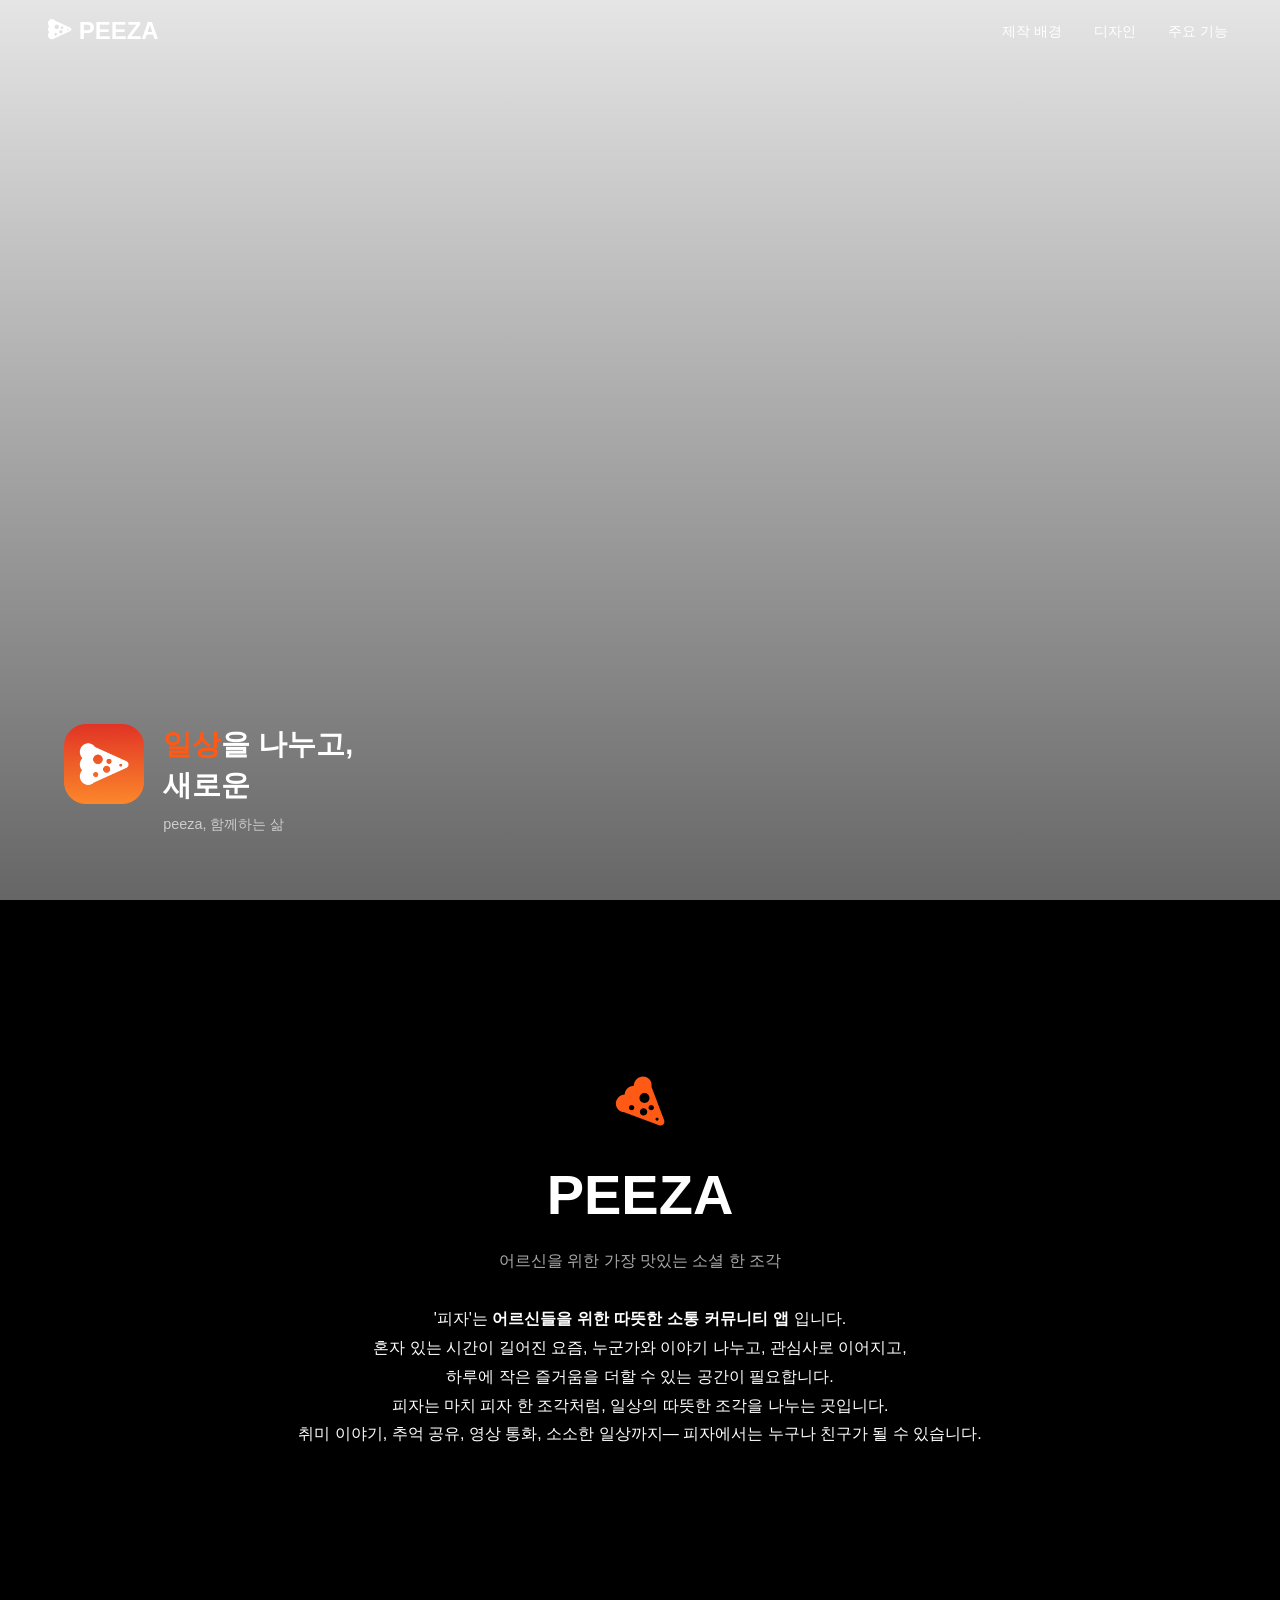
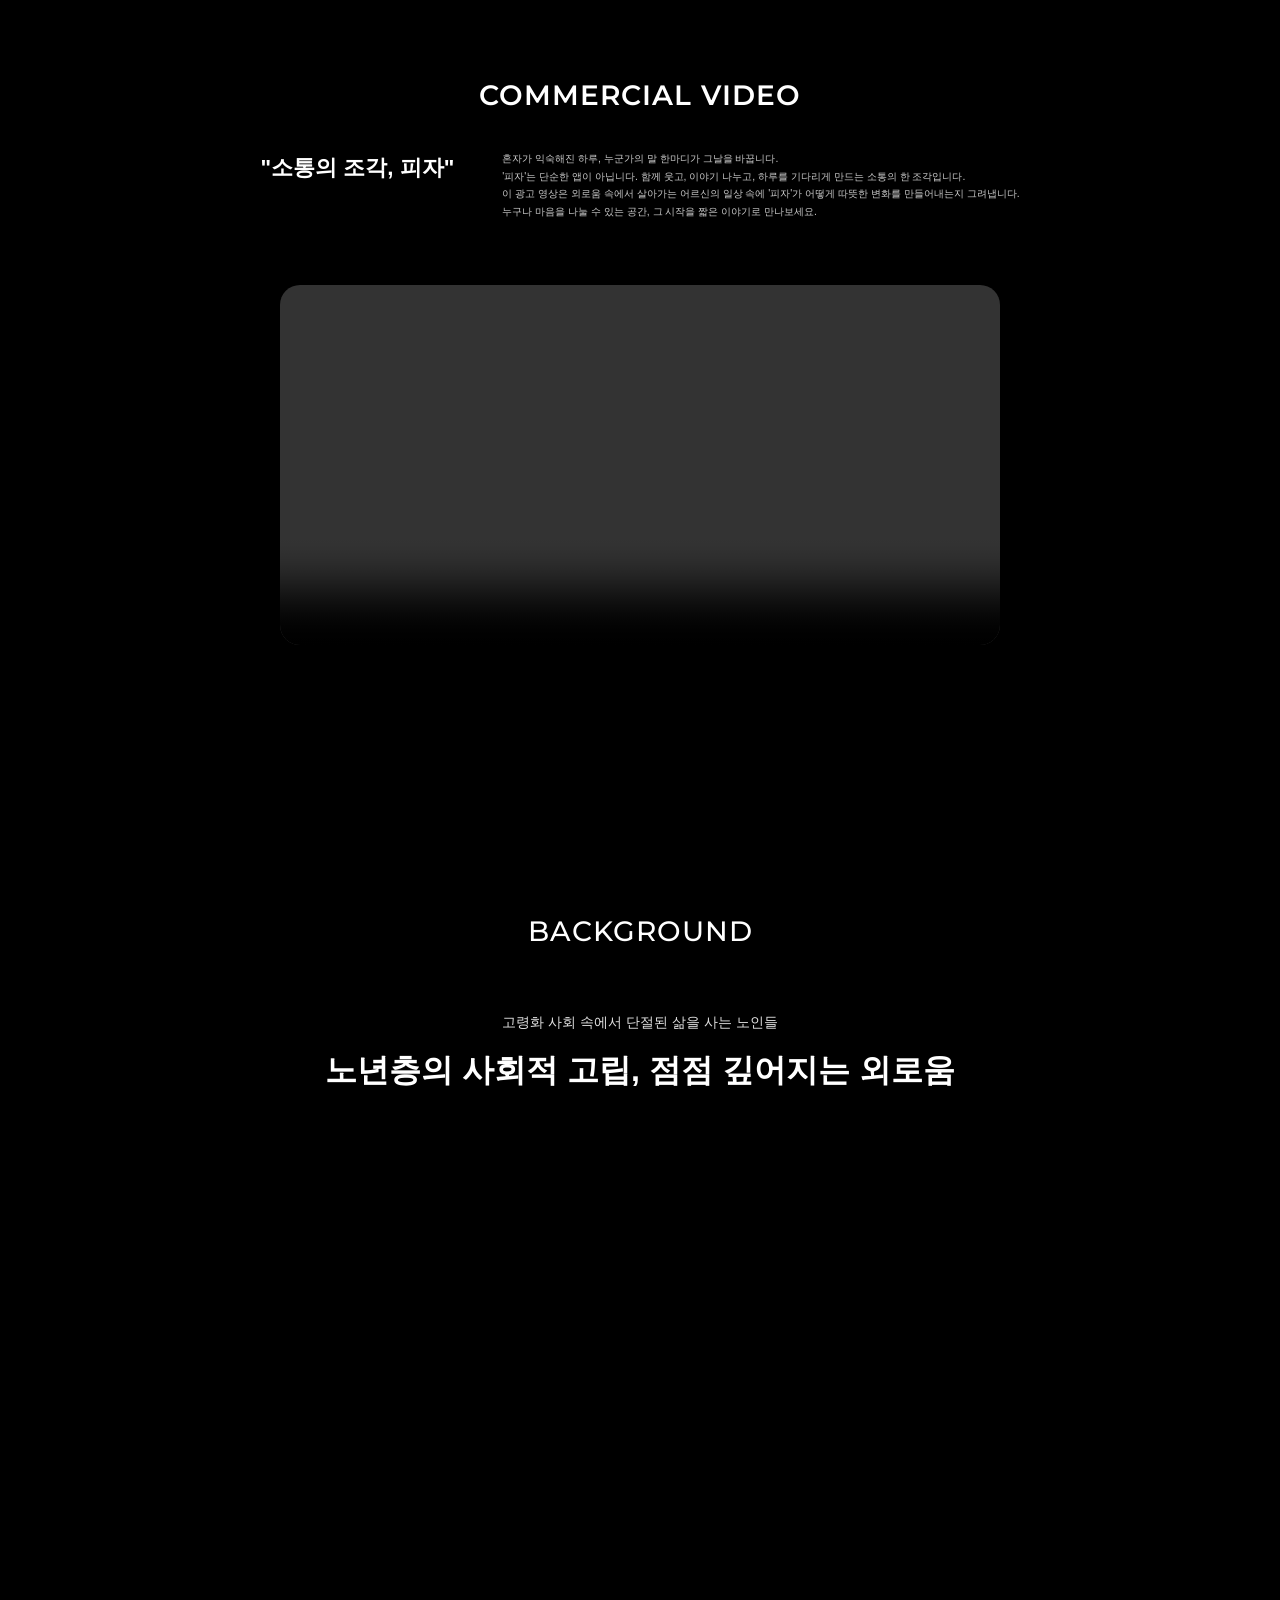
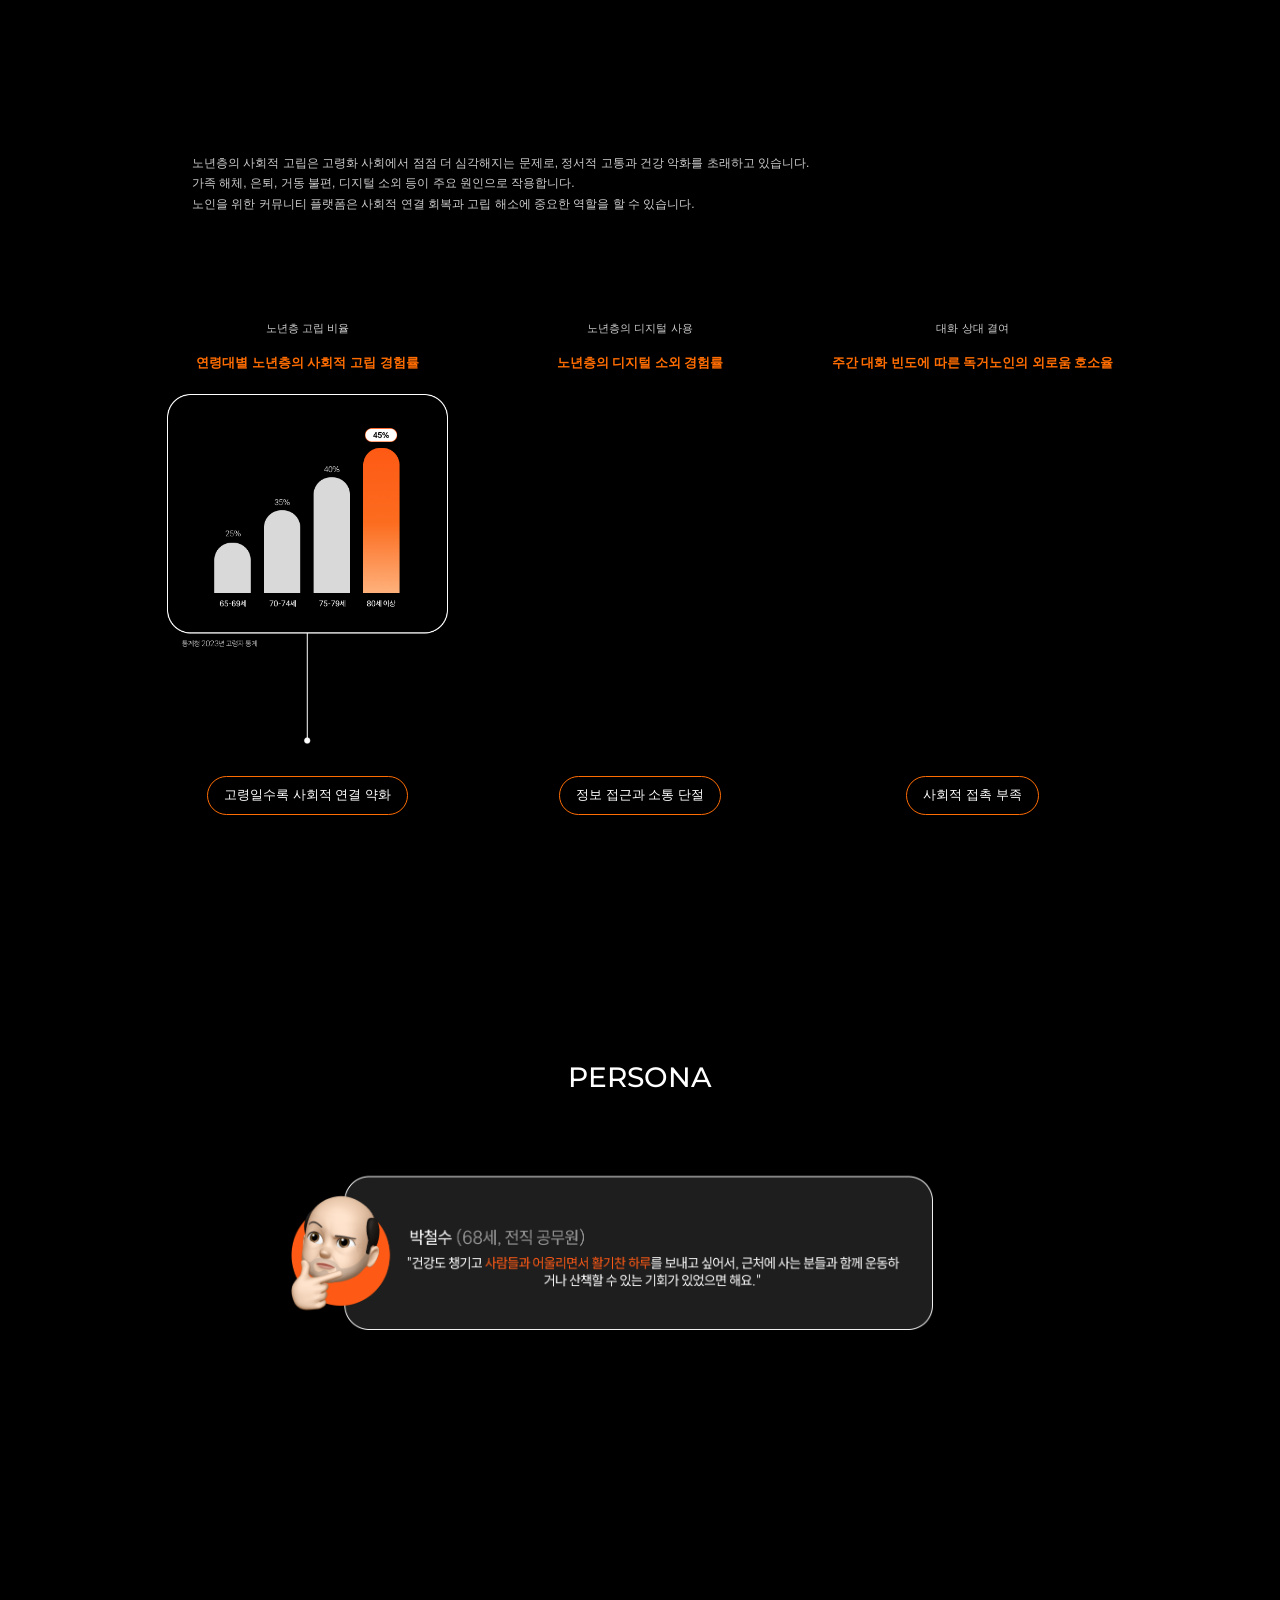
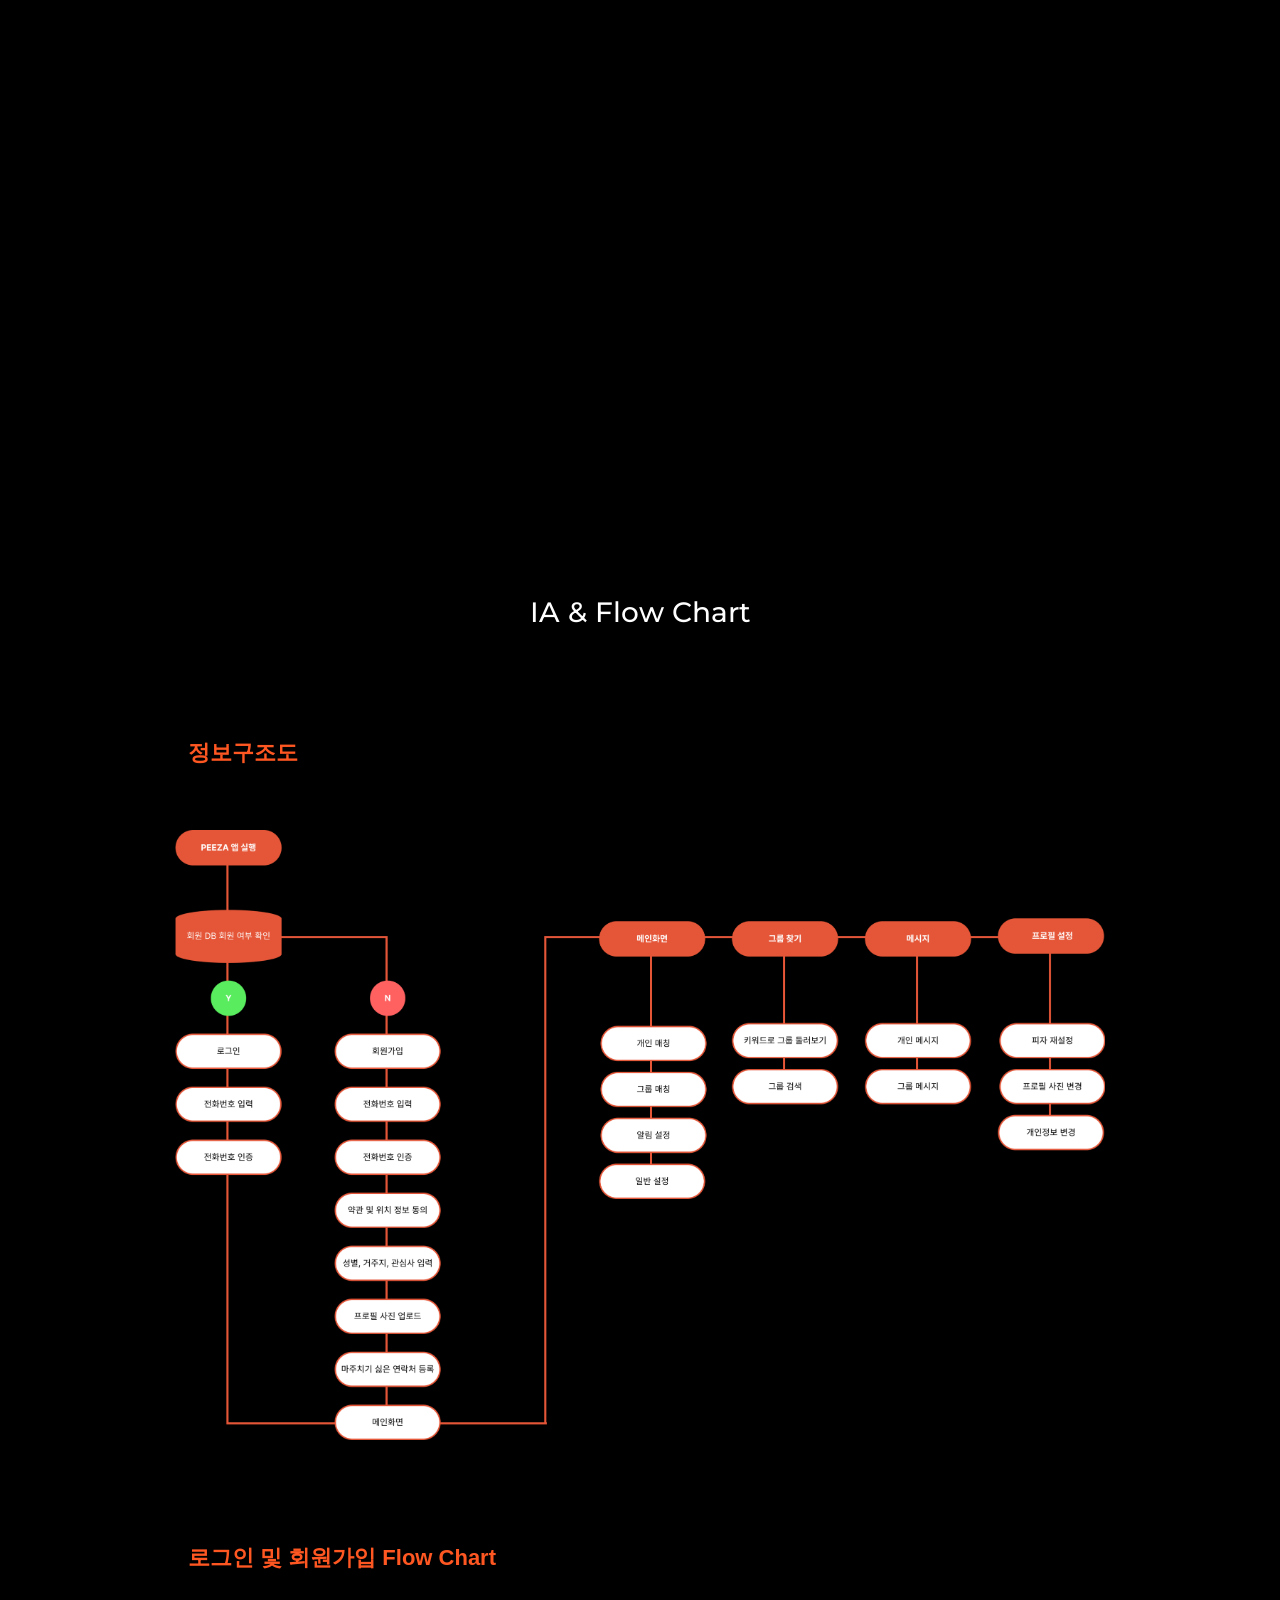
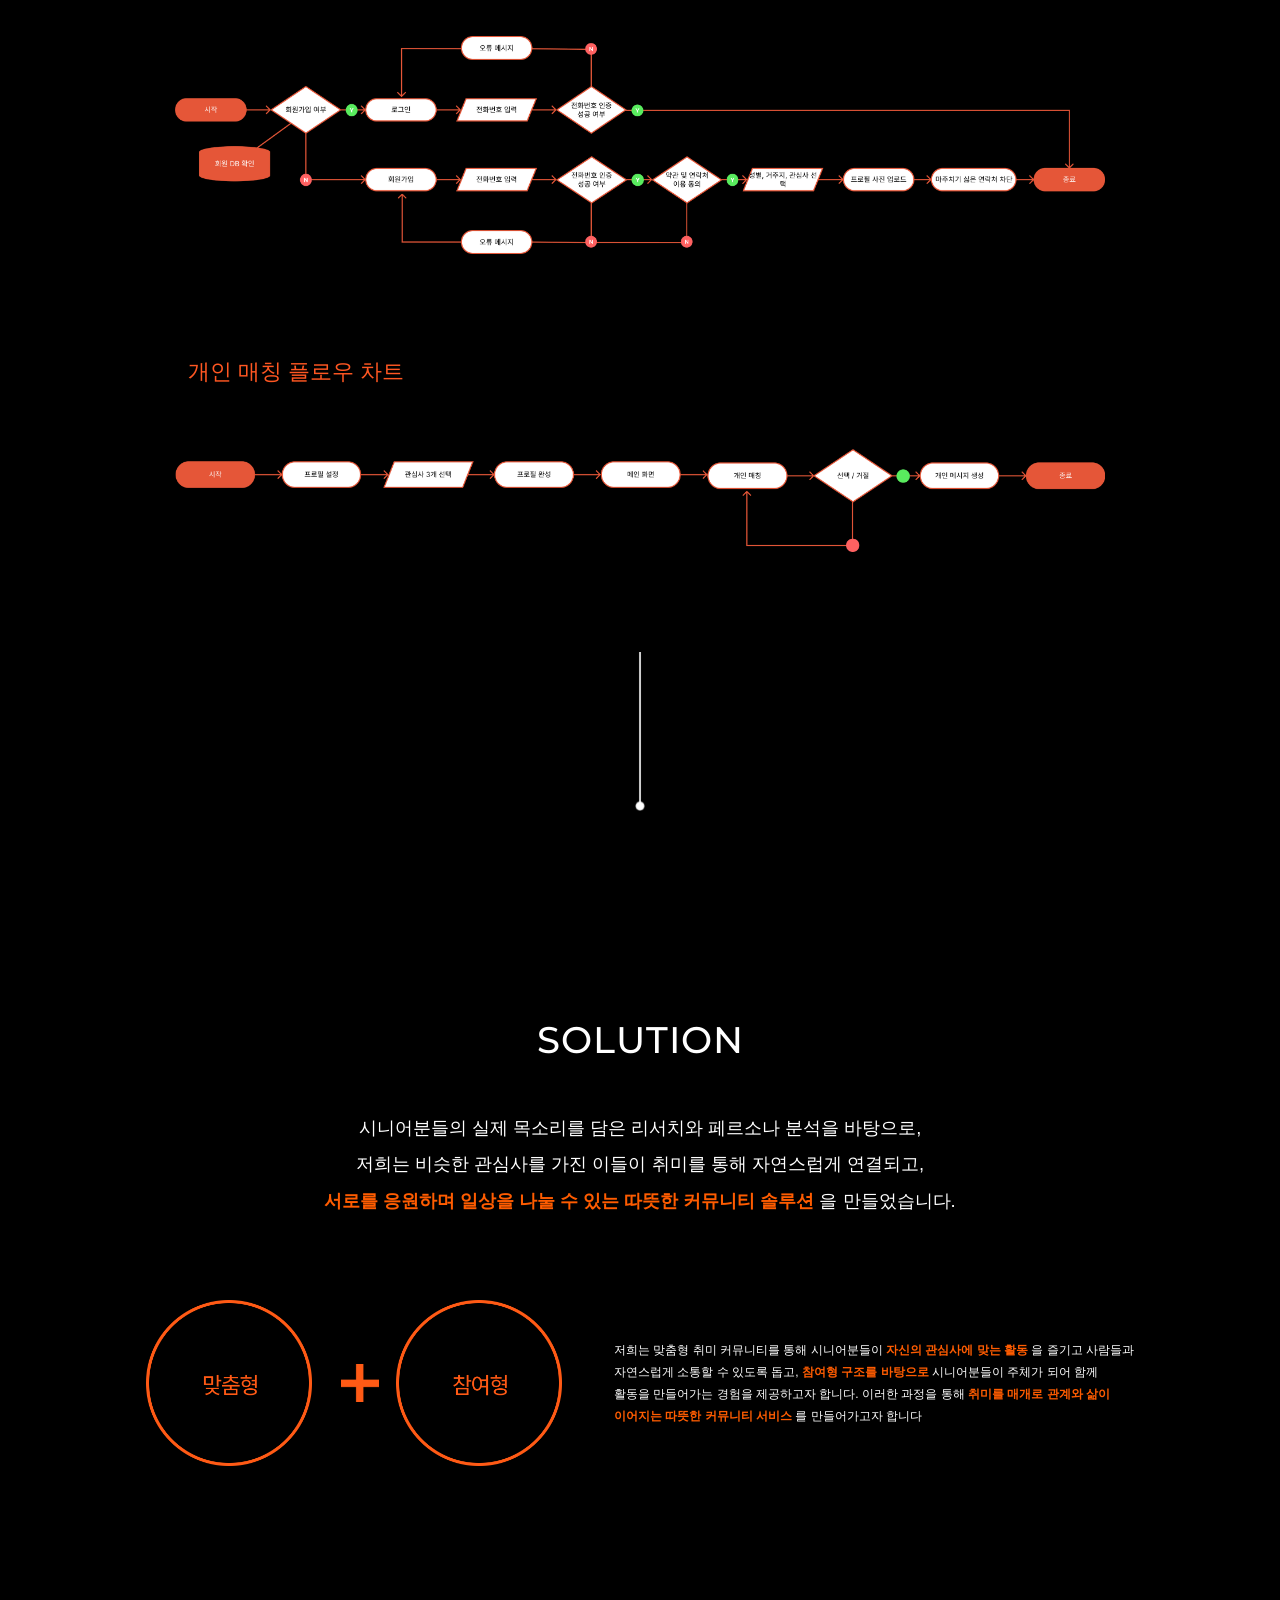
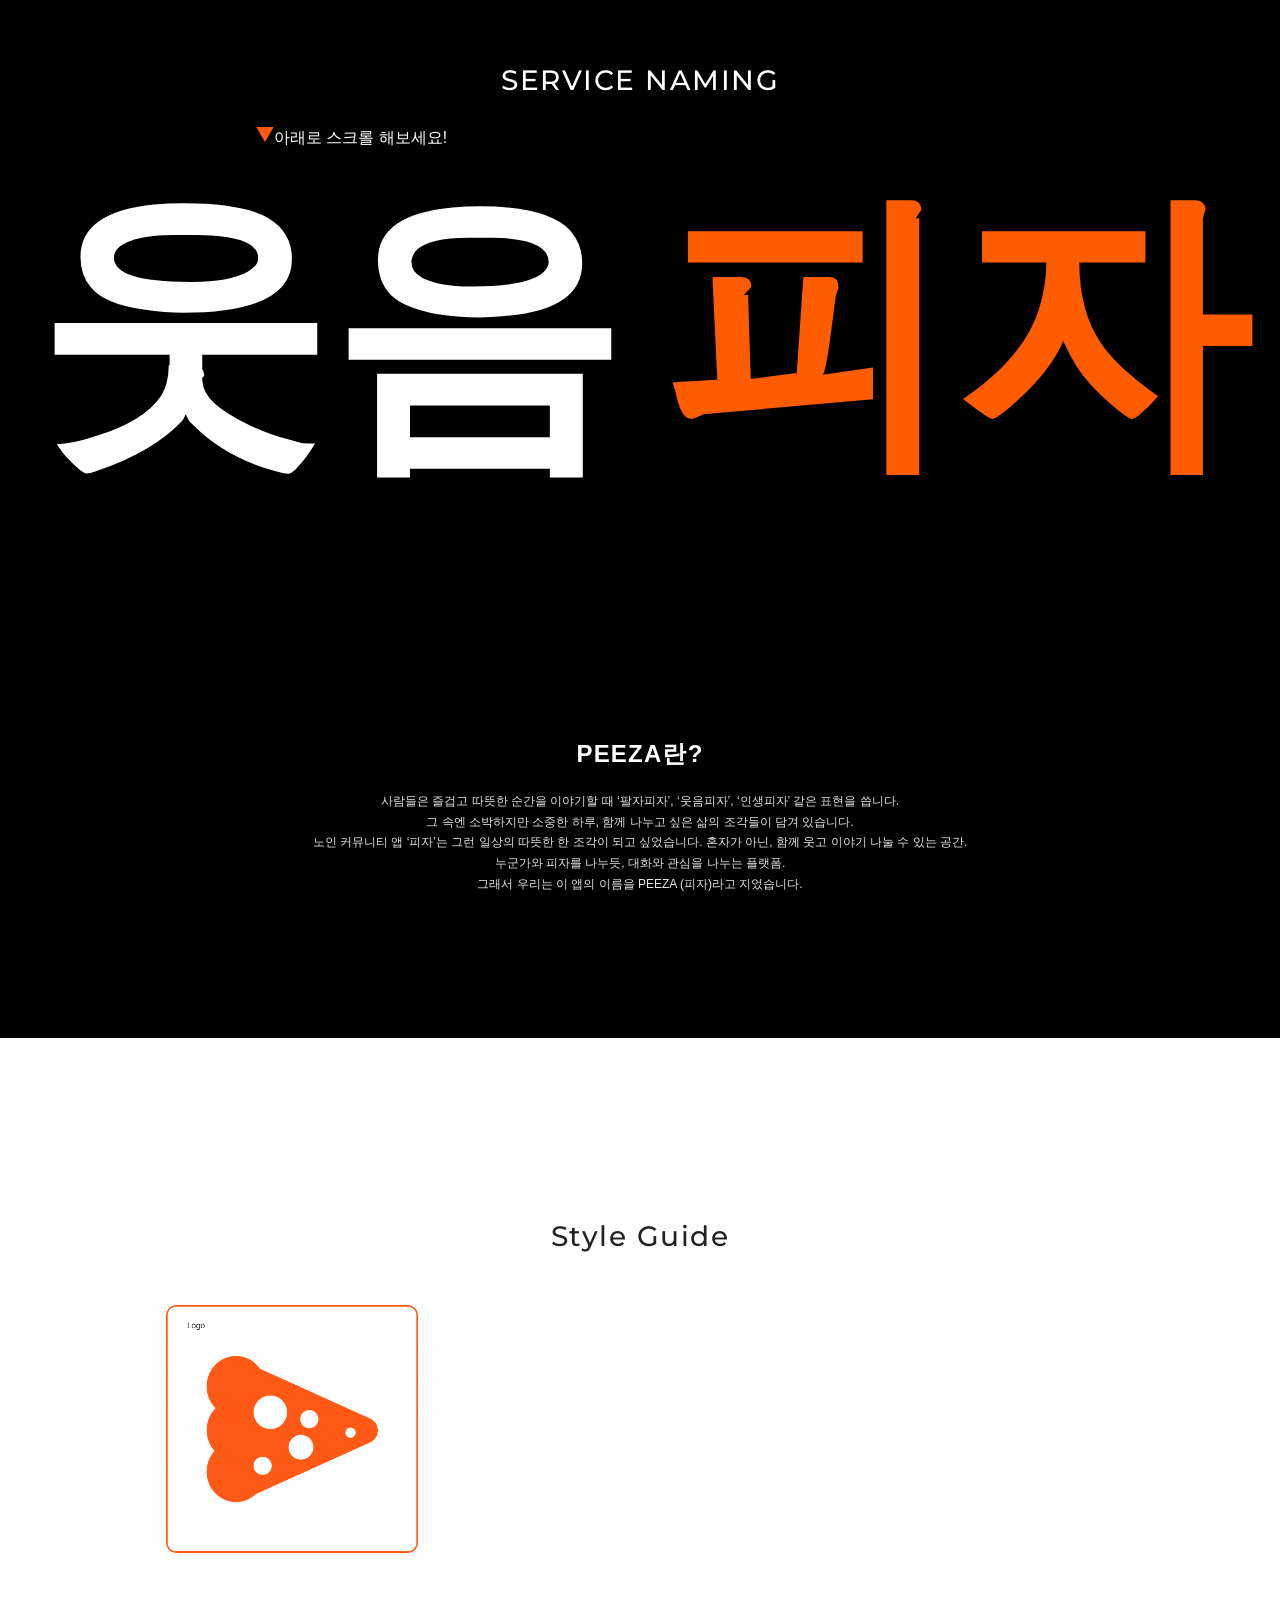
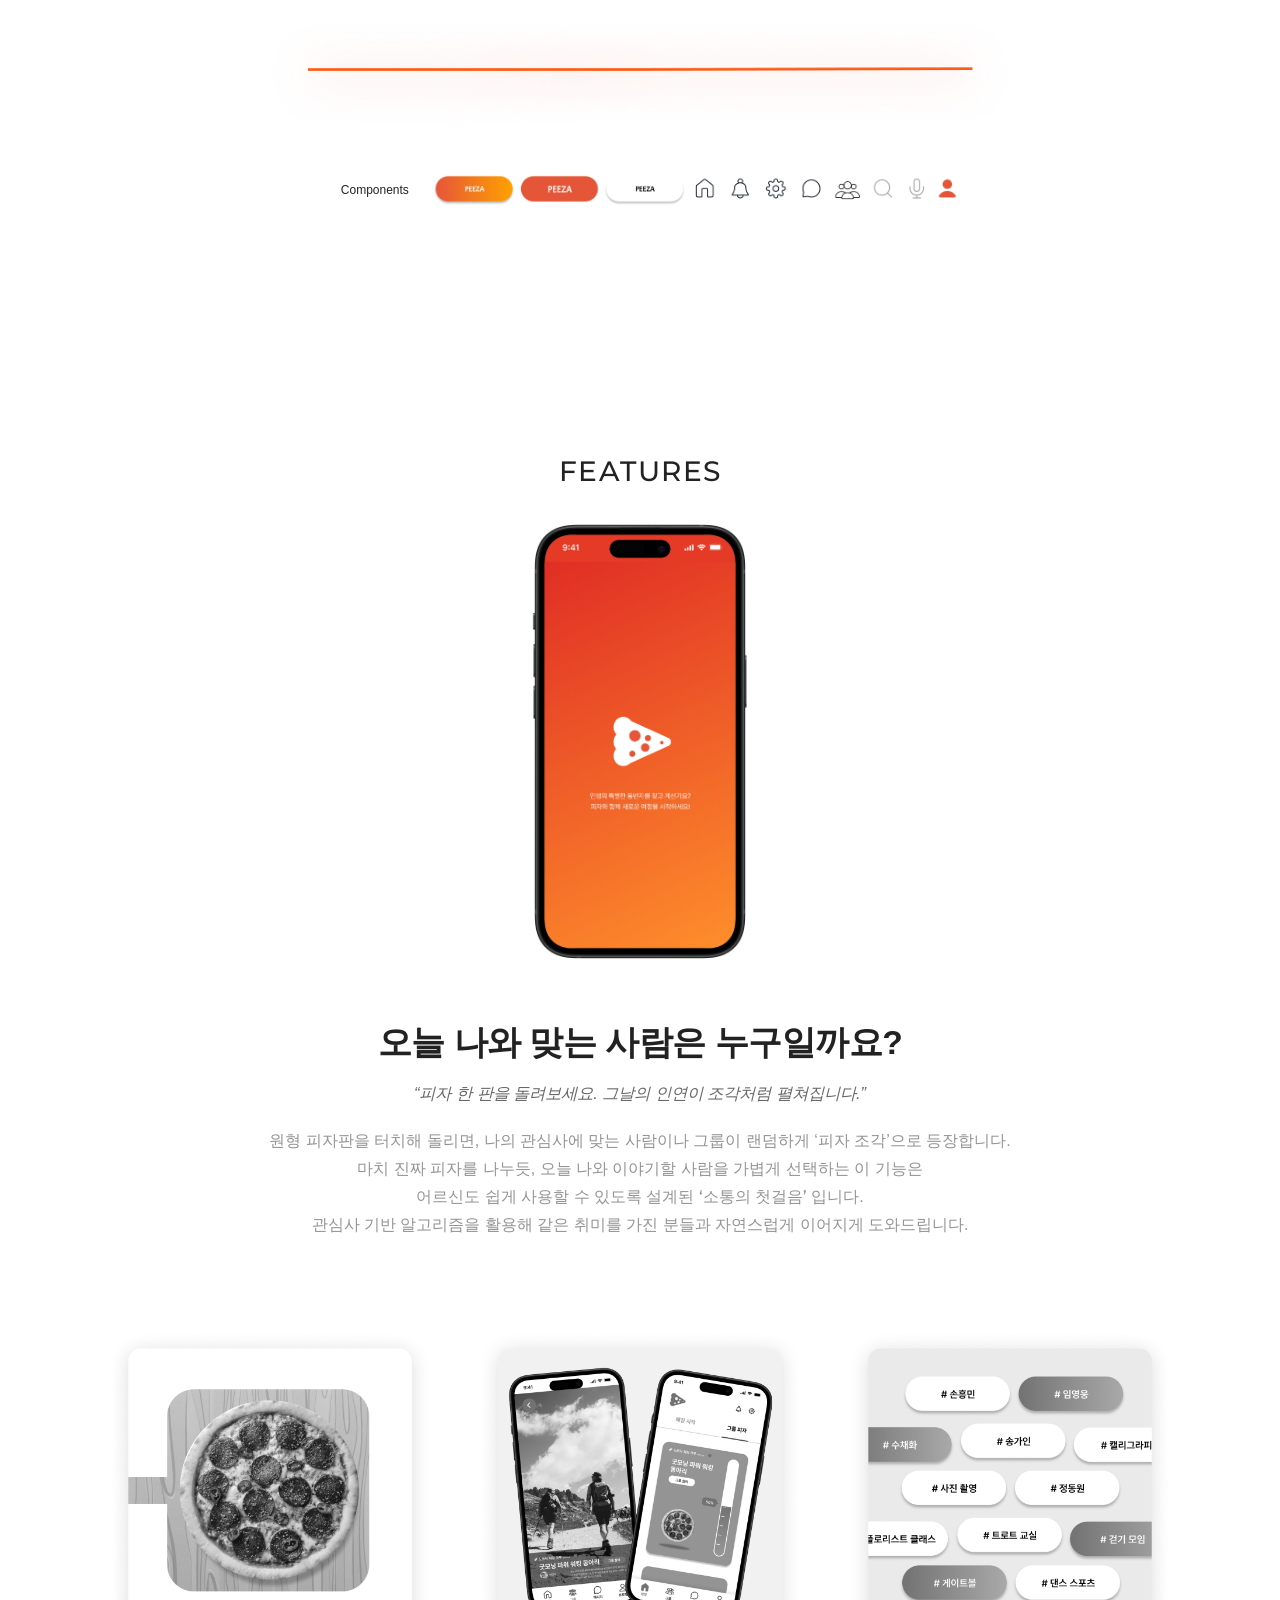
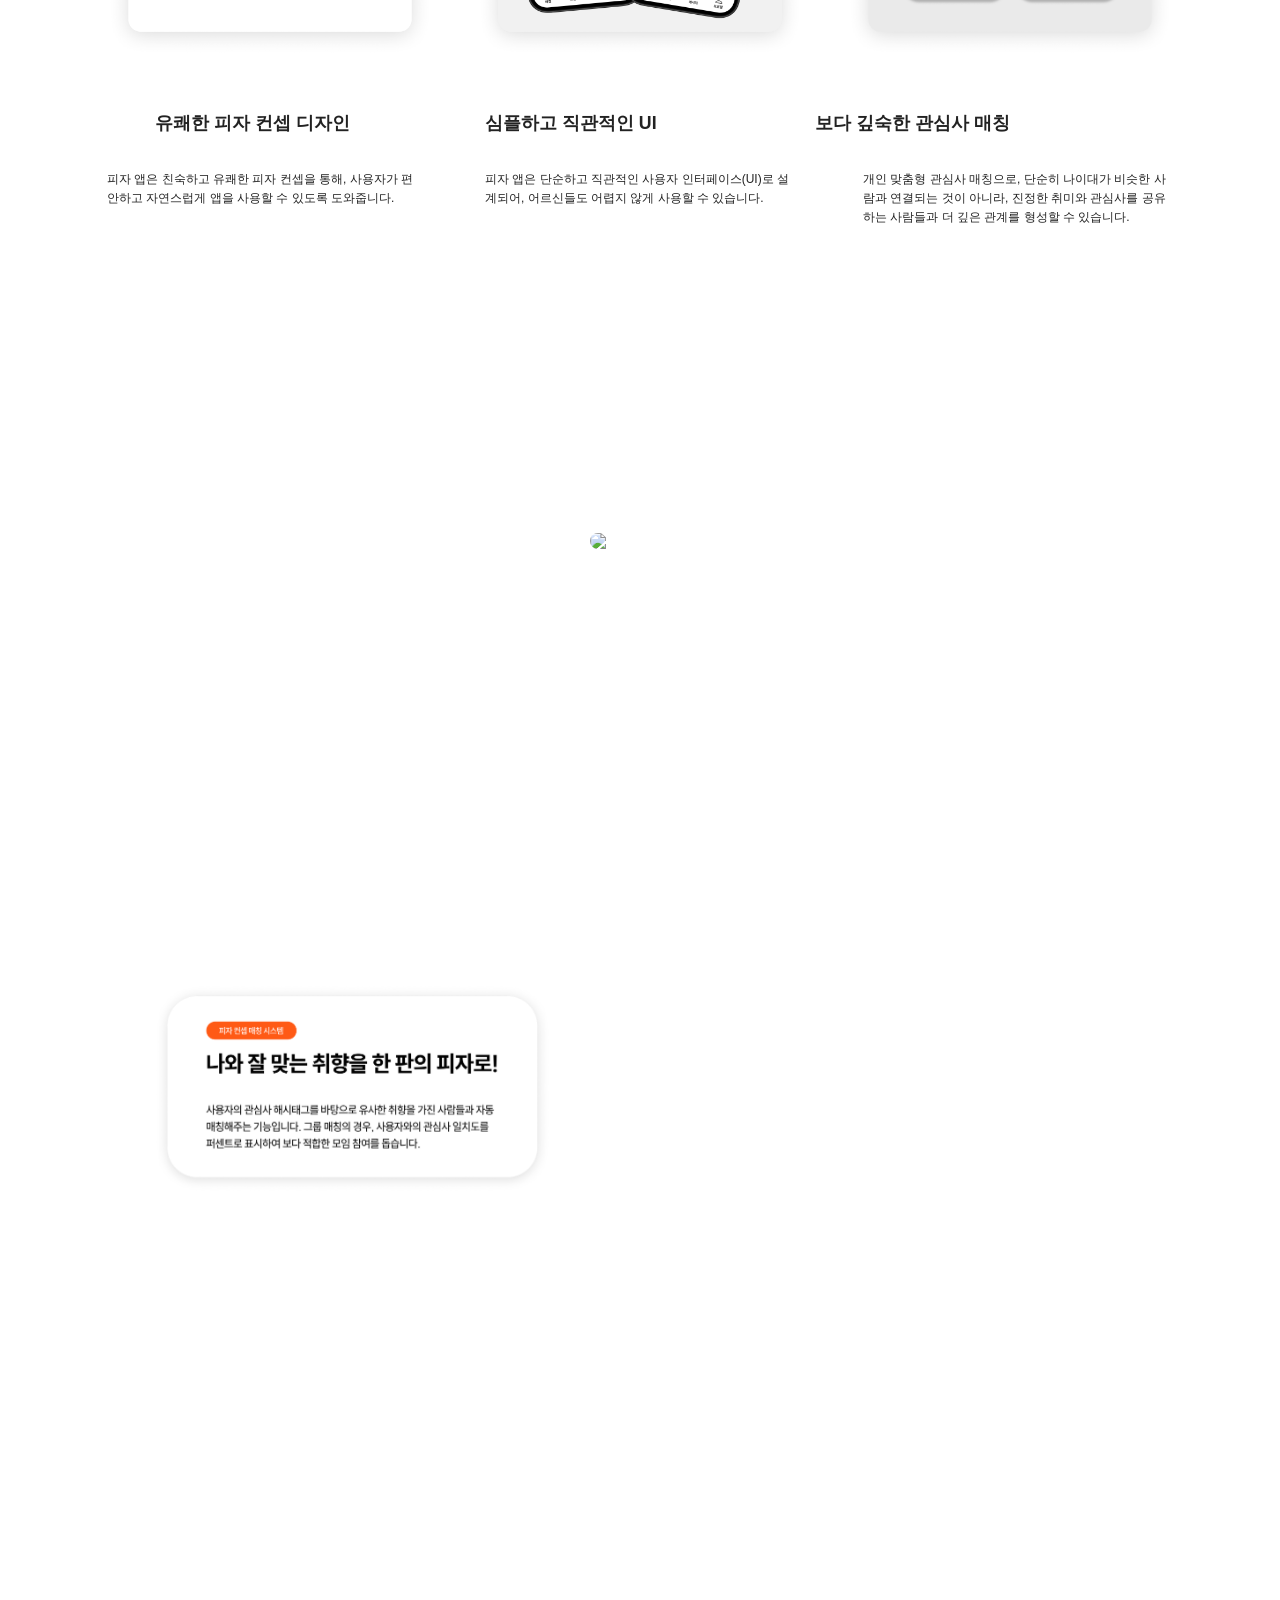
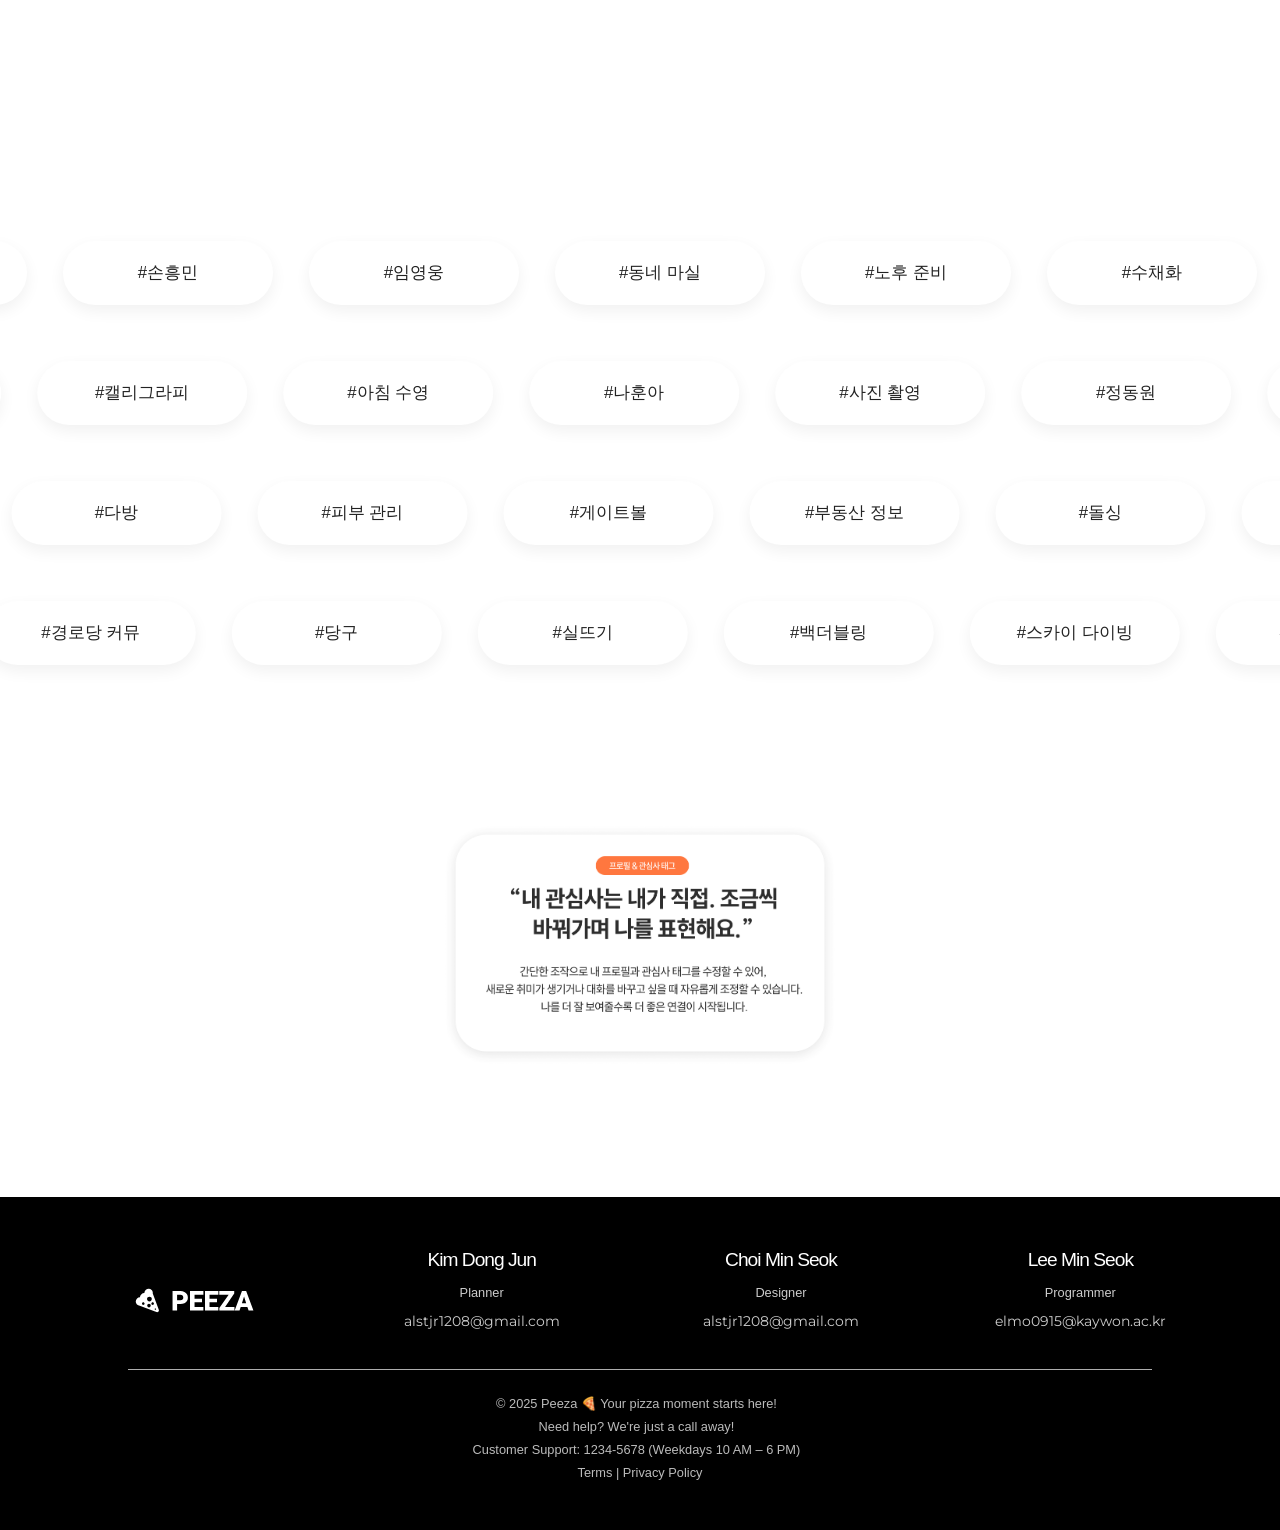
==== index.html @ a2994b13 "파일 이름을 index.html로 변경" ====
<!DOCTYPE html>
<html lang="en">
<head>
    <meta charset="UTF-8">
  <title>PEEZA</title>

  <meta name="viewport" content="width=device-width, initial-scale=1" />
  <meta charset="utf-8" />
  <link rel="stylesheet" href="style.css" />
</head>

<body>
<header class="navigation">
  <div class="text-wrapper">
    <a href="#hero" class="logo-link">
      <img src="img/logo-1.svg" class="logo" />
      <span>PEEZA</span>
    </a>
  </div>
  <nav>
    <ul>
      <li><a href="#background">제작 배경</a></li>
      <li><a href="#design">디자인</a></li>
      <li><a href="#features">주요 기능</a></li>
    </ul>
  </nav>
</header>

  <main class="home">
    <section class="hero" id="hero">
      <div class="hero__content">
        <img class="hero__logo" src="img/logo-2.png" />
        <div class="hero__text">
          <h1 class="hero__title">
            <span class="hero__title-highlight">일상</span>을 나누고,<br />
            새로운 <span class="hero__title-highlight">인연</span>을 만드는 곳
          </h1>
          <p class="hero__subtitle">peeza, 함께하는 삶</p>
        </div>
      </div>
    </section>
  </main>

  <main class="explain">
    <img class="hom" src="img/hom-2logo.svg" alt="PEEZA 로고" />
    <header class="overlap-group">
      <h1 class="PEEZA">PEEZA</h1>
      <p class="text-wrapper">어르신을 위한 가장 맛있는 소셜 한 조각</p>
    </header>
    <section class="frame">
      <p class="description">
        <span class="span">'피자'는 </span>
        <strong class="text-wrapper-2">어르신들을 위한 따뜻한 소통 커뮤니티 앱</strong>
        <span class="span">입니다.<br />혼자 있는 시간이 길어진 요즘, 누군가와 이야기 나누고, 관심사로 이어지고, <br />하루에 작은
            즐거움을 더할 수 있는 공간이 필요합니다. <br />피자는 마치 피자 한 조각처럼, 일상의 따뜻한 조각을 나누는
            곳입니다. <br />취미 이야기, 추억 공유, 영상 통화, 소소한 일상까지— 피자에서는 누구나 친구가 될 수
            있습니다.</span>
      </p>
    </section>
  </main>

    <main class="commercial-video">
      <h1 class="text-wrapper-2">COMMERCIAL VIDEO</h1>
      <div class="caption-row">
        <h2 class="div">"소통의 조각, 피자"</h2>
        <p class="text-wrapper">
          혼자가 익숙해진 하루, 누군가의 말 한마디가 그날을 바꿉니다.<br />'피자'는 단순한 앱이 아닙니다. 함께 웃고,
          이야기 나누고, 하루를 기다리게 만드는 소통의 한 조각입니다.<br />이 광고 영상은 외로움 속에서 살아가는 어르신의
          일상 속에 '피자'가 어떻게 따뜻한 변화를 만들어내는지 그려냅니다.<br />누구나 마음을 나눌 수 있는 공간, 그 시작을
          짧은 이야기로 만나보세요.
        </p>
      </div>
      <video class="element" controls autoplay muted playsinline>
        <source src="video/1.mp4" type="video/mp4" />
        브라우저가 비디오를 지원하지 않습니다.
      </video>
    </main>

<main class="back-ground" id="background">
  <section class="overlap">
    <div class="background-overlay">
        <img class="element" src="img/2.png" alt="노년층의 고립을 나타내는 이미지" />
      <h2 class="subtitle">BACKGROUND</h2>
      <p class="description">고령화 사회 속에서 단절된 삶을 사는 노인들</p>
      <h1 class="main-title">노년층의 사회적 고립, 점점 깊어지는 외로움</h1>
      <p class="content">
        노년층의 사회적 고립은 고령화 사회에서 점점 더 심각해지는 문제로, 정서적 고통과 건강 악화를 초래하고 있습니다.
        <br />가족 해체, 은퇴, 거동 불편, 디지털 소외 등이 주요 원인으로 작용합니다. <br />노인을 위한 커뮤니티
        플랫폼은 사회적 연결 회복과 고립 해소에 중요한 역할을 할 수 있습니다.
      </p>
    </div>
  </section>
  <div class="statistics-container">
    <section class="statistics">
      <p class="statistics-subtitle">노년층 고립 비율</p>
      <h3 class="statistics-title">연령대별 노년층의 사회적 고립 경험률</h3>
      <img class="graph" src="img/graph01-1.png" alt="연령대별 노년층의 사회적 고립 경험률 그래프" />
      <div class="statistic-label">
        <p class="label-text">고령일수록 사회적 연결 약화</p>
      </div>
    </section>
    <section class="statistics">
      <p class="statistics-subtitle">노년층의 디지털 사용</p>
      <h3 class="statistics-title">노년층의 디지털 소외 경험률</h3>
      <img class="graph" src="img/graph02-1.png" alt="노년층의 디지털 소외 경험률 그래프" />
      <div class="statistic-label">
        <p class="label-text">정보 접근과 소통 단절</p>
      </div>
    </section>
    <section class="statistics">
      <p class="statistics-subtitle">대화 상대 결여</p>
      <h3 class="statistics-title">주간 대화 빈도에 따른 독거노인의 외로움 호소율</h3>
      <img class="graph" src="img/graph03-1.png" alt="주간 대화 빈도에 따른 독거노인의 외로움 호소율 그래프" />
      <div class="statistic-label">
        <p class="label-text">사회적 접촉 부족</p>
      </div>
    </section>
  </div>
</main>

<div class="persona">
  <div class="text-wrapper">PERSONA</div>
  <div class="overlap">
    <div class="overlap-group">
      <img class="img" src="img/persona01-1.png" />
      <img class="img-2" src="img/persona03-1.png" />
      <img class="img-3" src="img/persona02-1.png" />
    </div>
  </div>
</div>

  <main class="IA-flowchart">
    <h1 class="IA-flow-chart">IA &amp; Flow Chart</h1>
    <section class="information-architecture">
      <h2 class="frame"><span class="div">정보구조도</span></h2>
      <img class="IA" src="img/IA-flowChar1-1.png" alt="정보구조도 다이어그램" />
    </section>
    <section class="login-signup-flow">
      <h2 class="text-wrapper">로그인 및 회원가입 Flow Chart</h2>
      <img class="IA-flowchar" src="img/IA-flowChar2-1.png" alt="로그인 및 회원가입 플로우 차트" />
    </section>
    <section class="personal-matching-flow">
      <h2 class="text-wrapper-2">개인 매칭 플로우 차트</h2>
      <img class="img" src="img/IA-flowChar3-1.png" alt="개인 매칭 플로우 차트" />
    </section>
    <img class="linedot" src="img/linedot-4.png" alt="장식용 점선" />
  </main>

<div class="solution">
  <div class="text-wrapper">SOLUTION</div>
  <div class="frame">
    <p class="div">
<span class="span"
>시니어분들의 실제 목소리를 담은 리서치와 페르소나 분석을 바탕으로, <br />저희는 비슷한 관심사를 가진 이들이
취미를 통해 자연스럽게 연결되고, <br
  /></span>
      <span class="text-wrapper-2">서로를 응원하며 일상을 나눌 수 있는 따뜻한 커뮤니티 솔루션</span>
      <span class="span">을 만들었습니다.</span>
    </p>
  </div>
  <div class="solution-row">
  <div class="solution-icons">
    <img class="img" src="img/solution01-1.png" />
    <img class="pluse" src="img/pluse.png" />
    <img class="img-2" src="img/solution02-1.png" />
  </div>
    <p class="p">
      <span class="text-wrapper-3">저희는 맞춤형 취미 커뮤니티를 통해 시니어분들이 </span>
      <span class="text-wrapper-4">자신의 관심사에 맞는 활동</span>
      <span class="text-wrapper-3">을 즐기고 사람들과 <br />자연스럽게 소통할 수 있도록 돕고, </span>
      <span class="text-wrapper-4">참여형 구조를 바탕으로</span>
      <span class="text-wrapper-3">
시니어분들이 주체가 되어 함께 <br />활동을 만들어가는 경험을 제공하고자 합니다. 이러한 과정을 통해
</span>
      <span class="text-wrapper-4">취미를 매개로 관계와 삶이 <br />이어지는 따뜻한 커뮤니티 서비스</span>
      <span class="text-wrapper-3">를 만들어가고자 합니다</span>
    </p>
  </div>
</div>


<div class="service-naming">
  <div class="text-wrapper">SERVICE NAMING</div>
  <div class="overlap-group">
    <img class="polygon" src="img/polygon-5.svg" />
    <div class="text-wrapper-3">아래로 스크롤 해보세요!</div>
  </div>
  <p class="div">
    <span class="span">웃음</span>
    <span class="text-wrapper-2">&nbsp;</span></p>
    <div class="text-wrapper-4">피자</div>
  <div class="text-wrapper-5">PEEZA란?</div>
  <p class="PEEZA">
    사람들은 즐겁고 따뜻한 순간을 이야기할 때 ‘팔자피자’, ‘웃음피자’, ‘인생피자’ 같은 표현을 씁니다. <br />그 속엔
    소박하지만 소중한 하루, 함께 나누고 싶은 삶의 조각들이 담겨 있습니다.<br />노인 커뮤니티 앱 ‘피자’는 그런 일상의
    따뜻한 한 조각이 되고 싶었습니다. 혼자가 아닌, 함께 웃고 이야기 나눌 수 있는 공간.<br />누군가와 피자를 나누듯,
    대화와 관심을 나누는 플랫폼.<br />그래서 우리는 이 앱의 이름을 PEEZA (피자)라고 지었습니다.
  </p>
</div>


<div class="style-guide" id="design">
  <div class="div">Style Guide</div>
  <div class="overlap-group">
    <img class="style-guide-logo" src="img/style-guide-logo-1-1.png" />
    <img class="style-guide-colors" src="img/style-guide-colors-1-1.png" />
    <img class="img" src="img/style-guide-typography-1-1.png" />
  </div>
  <img class="line" src="img/line46-1.png" />
  <div class="components-row">
    <div class="text-wrapper">Components</div>
    <img class="img-2" src="img/style-guide-components-1.png" />
  </div>
</div>

<div class="features">
  <div class="text-wrapper">FEATURES</div>
  <img class="portrait" src="img/portrait.png" />
  <p class="div">오늘 나와 맞는 사람은 누구일까요?</p>
  <p class="p">“피자 한 판을 돌려보세요. 그날의 인연이 조각처럼 펼쳐집니다.”</p>
  <p class="div-2">
<span class="span"
>원형 피자판을 터치해 돌리면, 나의 관심사에 맞는 사람이나 그룹이 랜덤하게 ‘피자 조각’으로 등장합니다.<br />마치
진짜 피자를 나누듯, 오늘 나와 이야기할 사람을 가볍게 선택하는 이 기능은<br />어르신도 쉽게 사용할 수 있도록
설계된</span>
    <span class="text-wrapper-2"> ‘소통의 첫걸음’</span>
    <span class="span"
    >입니다.<br />관심사 기반 알고리즘을 활용해 같은 취미를 가진 분들과 자연스럽게 이어지게 도와드립니다.</span
    >
  </p>

  <div class="features-images">
    <img class="img" src="img/features01-1.png" />
    <img class="img-2" src="img/features02-1.png" />
    <img class="img-3" src="img/features03-1.png" />
  </div>

  <div class="features-highlights">
    <div class="text-wrapper-3">유쾌한 피자 컨셉 디자인</div>
    <div class="text-wrapper-4">심플하고 직관적인 UI</div>
    <div class="text-wrapper-5">보다 깊숙한 관심사 매칭</div>
  </div>

  <div class="features-detail-list">
    <p class="text-wrapper-6">
      피자 앱은 친숙하고 유쾌한 피자 컨셉을 통해, 사용자가 편안하고 자연스럽게 앱을 사용할 수 있도록 도와줍니다.
    </p>
    <p class="text-wrapper-7">
      피자 앱은 단순하고 직관적인 사용자 인터페이스(UI)로 설계되어, 어르신들도 어렵지 않게 사용할 수 있습니다.
    </p>
    <p class="text-wrapper-8">
      개인 맞춤형 관심사 매칭으로, 단순히 나이대가 비슷한 사람과 연결되는 것이 아니라, 진정한 취미와 관심사를 공유하는
      사람들과 더 깊은 관계를 형성할 수 있습니다.
    </p>
  </div>
</div>

  <div class="desgin01 section-snap" id="features">
    <div class="div">
      <img class="d" src="img/d-frame01-1.png" />
      <img class="d-text" src="img/d-text01-1.png" />
    </div>
  </div>

<div class="desgin02 section-snap">
  <div class="div">
    <img class="d" src="img/d-frame02-1.png" />
    <img class="d-text" src="img/d-text02-1.png" />
  </div>
</div>

<div class="desgin03 section-snap">
  <div class="div">
    <img class="d" src="img/d-frame03-1.png" />
    <img class="d-text" src="img/d-text03-1.png" />
  </div>
</div>

<div class="flow section-snap">
  <div class="component">
    <ul class="marquee-row">
      <li>#정치토론</li>
      <li>#손흥민</li>
      <li>#임영웅</li>
      <li>#동네 마실</li>
      <li>#노후 준비</li>
      <li>#수채화</li>
    </ul>
    <ul class="marquee-row">
      <li>#송가인</li>
      <li>#캘리그라피</li>
      <li>#아침 수영</li>
      <li>#나훈아</li>
      <li>#사진 촬영</li>
      <li>#정동원</li>
    </ul>
    <ul class="marquee-row">
      <li>#연금 타는 날</li>
      <li>#다방</li>
      <li>#피부 관리</li>
      <li>#게이트볼</li>
      <li>#부동산 정보</li>
      <li>#돌싱</li>
    </ul>
    <ul class="marquee-row">
      <li>#피부 관리</li>
      <li>#경로당 커뮤</li>
      <li>#당구</li>
      <li>#실뜨기</li>
      <li>#백더블링</li>
      <li>#스카이 다이빙</li>
    </ul>
  </div>
  <img class="flowbox" src="img/flowbox-1.png" />
</div>
  </div>
</div>

  <footer class="footer">
      <div class="footer-team">
        <img class="footerlogo" src="img/footerlogo-1.svg" />
        <div class="frame">
          <div class="text-wrapper">Kim Dong Jun</div>
          <div class="div">Planner</div>
          <div class="text-wrapper-2">alstjr1208@gmail.com</div>
        </div>
        <div class="frame-2">
          <div class="text-wrapper">Choi Min Seok</div>
          <div class="div">Designer</div>
          <div class="text-wrapper-2">alstjr1208@gmail.com</div>
        </div>
        <div class="frame-3">
          <div class="text-wrapper">Lee Min Seok</div>
          <div class="div">Programmer</div>
          <div class="text-wrapper-2">elmo0915@kaywon.ac.kr</div>
        </div>
      </div>

      <img class="line" src="img/line-59.svg" />

      <div class="footer-info">
        <p class="element-peeza-your">
          © 2025 Peeza 🍕 Your pizza moment starts here!  <br />Need help? We&#39;re just a call away!  <br />Customer
          Support: 1234-5678 (Weekdays 10 AM – 6 PM)  <br />Terms | Privacy Policy
        </p>
      </div>
  </footer>

<script src="Index.js"></script>

</body>
</html>
---- style.css ----
@import url('https://fonts.googleapis.com/css?family=Montserrat:700,900&display=swap');
@import url('https://fonts.googleapis.com/css?family=Montserrat:700,900&display=swap');
@import url('https://cdn.jsdelivr.net/gh/orioncactus/pretendard/dist/web/variable/pretendardvariable-dynamic-subset.css');

/* ================================
   RESET & BASE
=================================== */
* {
    margin: 0;
    padding: 0;
    box-sizing: border-box;
}

html, body {
    font-family: 'Pretendard Variable', 'Pretendard-Regular', Pretendard, sans-serif;
    color: #222;
    color: #222;
    background-color: #fff;
    line-height: 1.6;
    scroll-behavior: smooth;
    overflow-x: hidden;
    scroll-snap-type: y mandatory;
}

body .text-wrapper-2,
body .subtitle,
body .IA-flow-chart,
body .style-guide > .div,
body .features > .text-wrapper,
body .solution > .text-wrapper,
body .service-naming > .text-wrapper,
body .persona > .text-wrapper {
    font-family: 'Montserrat', sans-serif;
    font-weight: 500;
}

.section-snap {
    scroll-snap-align: start;
    min-height: 100vh;
    display: flex;
    flex-direction: column;
    justify-content: center;
}

/* ================================
   NAVIGATION (GNB)
=================================== */
.navigation {
    position: fixed;
    top: 0;
    left: 0;
    width: 100%;
    padding: 1rem 3rem;
    background: transparent;
    display: flex;
    justify-content: space-between;
    align-items: center;
    z-index: 999;
}

.navigation .text-wrapper {
    font-size: 1.5rem;
    font-weight: 700;
    color: #fff;
    display: flex;
    align-items: center;
    gap: 0.7rem;
    line-height: 1;
}

/* 네비게이션 로고/텍스트 링크 기본 스타일 제거 */
.navigation .text-wrapper a,
.navigation .text-wrapper a:visited {
    color: inherit;
    text-decoration: none;
}

.navigation .text-wrapper a:hover {
    text-decoration: none;
}

.navigation img.logo {
    width: 24px;
    height: 24px;
    object-fit: contain;
    margin: 0;
    display: inline-block;
    vertical-align: middle;
    transform: translateY(-3px);
}

.navigation nav ul {
    display: flex;
    gap: 1.5rem;
    list-style: none;
}

.navigation nav a {
    display: block;
    padding: 0.25rem;
    color: #fff;
    text-decoration: none;
    font-weight: 400;
    font-size: 0.9rem;
    transition: color 0.3s;
}

.navigation nav a:hover {
    color: #ff5914;
}

/* ================================
   [홈 Hero 섹션]
   - 메인 비주얼 영역
   - 로고 + 인트로 텍스트 + 배경 이미지
=================================== */

/* Hero 섹션 전체 레이아웃 및 배경 설정 */
.hero {
    position: relative;
    height: 100vh;
    background: url('img/homeimage.png') no-repeat center center;
    background-size: cover;
    display: flex;
    justify-content: flex-start;
    align-items: flex-end;
    padding: 4rem;
    color: #fff;
}

/* Hero 섹션 어두운 그라데이션 오버레이 */
.hero::before {
    content: "";
    position: absolute;
    inset: 0;
    background: linear-gradient(to bottom, rgba(0,0,0,0.1), rgba(0,0,0,0.6));
    z-index: 1;
}

/* Hero 내용 컨테이너(로고+텍스트 한 줄 배치) */
.hero__content {
    position: relative;
    z-index: 2;
    display: flex;
    align-items: flex-start;
    gap: 1.2rem;
    max-width: 100%;
}

/* Hero 내 로고 이미지 스타일 */
.hero__logo {
    flex-shrink: 0;
    width: 80px;
    height: 80px;
    border-radius: 12px;
}

/* Hero 인트로 텍스트 영역(세로 쌓임) */
.hero__text {
    display: flex;
    flex-direction: column;
    gap: 0.5rem;
    max-width: 500px;
}

/* Hero 타이틀(큰 글씨) */
.hero__title {
    font-size: 1.8rem;
    font-weight: 700;
    line-height: 1.4;
    word-break: keep-all;
    color: #fff;
}

/* 타이틀 내 강조 부분(애니메이션/컬러) */
.hero__title-highlight {
    color: #ff5914;
    font-weight: 700;
    display: inline-block;
    animation: pulse 2.5s infinite cubic-bezier(.77,0,.18,1.14);
}

/* 오렌지 강조 애니메이션 효과 */
@keyframes pulse {
    0%, 100% { color: #ff8800; transform: scale(1);}
    30% { color: #ffb060; transform: scale(1.20);}
    60% { color: #ff5c00; transform: scale(1.08);}
}

/* 서브 타이틀(설명, 부제목) */
.hero__subtitle {
    font-size: 0.9rem;
    color: #ccc;
    word-break: keep-all;
}

/* ================================
   [explain 영역]
   - 메인 소개/설명 섹션
   - 상단 아이콘, 타이틀, 설명문 구조
=================================== */

/* explain 전체 배경 및 정렬 */
.explain {
    background-color: #000;
    color: #fff;
    text-align: center;
    padding: 6rem 2rem 8rem;
}

/* 상단 아이콘(예: 홈 로고 등) */
.explain .hom {
    width: 50px;
    height: 50px;
    margin: 5rem auto 1.5rem;
    display: block;
}

/* 메인 타이틀 */
.explain .overlap-group h1 {
    font-size: 3.5rem;
    font-weight: 700;
    margin-top: 1rem;
    margin-bottom: 0.5rem;
}

/* 서브 타이틀/설명문 */
.explain .overlap-group .text-wrapper {
    font-size: 1rem;
    color: #aaa;
    margin-bottom: 2rem;
}

/* 설명문 단락 */
.explain .frame {
    max-width: 720px;
    margin: 0 auto;
    font-size: 1rem;
    line-height: 1.8;
    font-weight: 300;
    color: #fff;
}

/* 강조(볼드) 텍스트 */
.explain .frame .description strong {
    font-weight: 700;
}

/* ================================
   [commercial-video 영역]
   - 메인 광고/소개 영상 및 설명 구역
   - 상단 타이틀, 영상 썸네일, 캡션(자막) 등으로 구성
=================================== */

/* commercial-video 전체 배경 및 중앙정렬 */
.commercial-video {
    background-color: #000;
    color: #fff;
    padding: 6rem 2rem 8rem;
    text-align: center;
}

/* 영상 섹션의 메인 타이틀(크게) */
.commercial-video .text-wrapper-2 {
    font-size: 1.75rem;
    font-weight: 600;
    margin-bottom: 1rem;
    letter-spacing: 1px;
    color: #fff;
}

/* 부제목/보조 타이틀 */
.commercial-video .div {
    flex-shrink: 0;
    font-size: 1.8rem;
    font-weight: 700;
    margin-bottom: 1rem;
    color: #fff;
}

/* 설명 텍스트(자막 등) */
.commercial-video .text-wrapper {
    font-size: 0.65rem;
    font-weight: 300;
    line-height: 1.7;
    max-width: 700px;
    margin: 0 auto 2rem;
    color: #ccc;
}

/* 영상 썸네일/이미지 */
.commercial-video .element {
    width: 100%;
    max-width: 720px;
    border-radius: 20px;
    margin: 4rem auto 0 auto;
    display: block;
}

/* 캡션(자막) 구역: 가로로 나란히 */
.commercial-video .caption-row {
    display: flex;
    align-items: flex-start;
    justify-content: center;
    gap: 3rem;
    max-width: 960px;
    margin: 2rem auto;
    text-align: left;
}

/* 캡션 내 제목 (h2) */
.commercial-video .caption-row h2.div {
    flex-shrink: 0;
    font-size: 1.4rem;
    font-weight: 700;
    color: #fff;
    white-space: nowrap;
}

/* 캡션 내 본문(설명문) */
.commercial-video .caption-row p.text-wrapper {
    font-size: 0.65rem;
    font-weight: 300;
    line-height: 1.7;
    color: #ccc;
    margin: 0;
}

/* ========================================
   🔶 BACKGROUND (제작 배경/그래프 영역)
   - 전체 블록, 그래프, 텍스트 정렬 등
======================================== */

/* 배경 전체 컨테이너 */
.back-ground {
    background-color: #000;
    color: #fff;
    padding: 80px 4vw;
    text-align: center;
    font-family: 'Pretendard', sans-serif;
}

/* 중앙 오버랩 그룹 (내용 래퍼) */
.back-ground .overlap {
    position: relative;
    max-width: 960px;
    margin: 0 auto;
}

/* 배경 메인 이미지 (상단 큰 그래프 등) */
.back-ground .overlap img.element {
    width: 100%;
    height: 100vh;
    border-radius: 8px;
    object-fit: cover;
    display: block;
    position: relative;
}

/* 섹션 내 타이틀/설명 텍스트 (절대 위치) */
.back-ground .subtitle,
.back-ground .main-title,
.back-ground .description {
    position: absolute;
    left: 50%;
    transform: translateX(-50%);
    color: #fff;
    text-align: center;
    width: 100%;
    padding: 0 1rem;
    z-index: 2;
}
.back-ground .subtitle {
    top: 2em;
    font-size: 1.75rem;
    letter-spacing: 1px;
}
.back-ground .main-title {
    top: 6em;
    font-size: 2rem;
    font-weight: 800;
}
.back-ground .description {
    top: 11em;
    font-size: 0.9rem;
    line-height: 1.6;
    color: #e0e0e0;
}

/* 본문 내용 (왼쪽 정렬, 내용 가로폭 제한) */
.back-ground .content {
    display: flex;
    justify-content: flex-start;
    text-align: left;
    font-size: 0.75rem;
    font-weight: 300;
    line-height: 1.7;
    max-width: 700px;
    margin: 0 0 1rem 2.5vw;
    color: #ccc;
    padding-left: 0;
}

/* 그래프/통계 전체 컨테이너 (가로 3분할) */
.back-ground .statistics-container {
    display: flex;
    justify-content: space-between;
    gap: 20px;
    padding: 60px 100px;
    flex-wrap: wrap;
}

/* 개별 통계 카드(그래프+타이틀 등) */
.back-ground .statistics {
    flex: 1;
    max-width: 32%;
    display: flex;
    flex-direction: column;
    align-items: center;
    text-align: center;
}

/* 통계 카드 타이틀 */
.back-ground .statistics-title {
    font-size: 13px;
    font-weight: bold;
    color: #ff6d00;
    margin-bottom: 20px;
    text-align: center;
}

/* 통계 카드 서브타이틀 */
.back-ground .statistics-subtitle {
    font-size: 11px;
    color: #ccc;
    margin-bottom: 16px;
    text-align: center;
    margin-top: 30px;
}

/* 그래프(막대/원 등) */
.back-ground .graph {
    max-width: 90%;
    height: auto;
    margin-bottom: 16px;
}

/* 통계 하단 라벨 영역 */
.back-ground .statistic-label {
    margin-top: auto;
    padding-top: 16px;
}

/* 라벨 텍스트 (포인트 컬러 원형 라벨) */
.back-ground .label-text {
    background-color: #000;
    border: 1px solid #ff6d00;
    padding: 8px 16px;
    border-radius: 24px;
    color: #fff;
    font-size: 13px;
}


/* 🔶 Persona (Image-stacked style) */
.persona {
    background-color: #000;
    position: relative;
    padding: 100px 0;
    overflow: hidden;
}

.persona .text-wrapper {
    color: white;
    font-size: 1.75rem;
    font-weight: bold;
    text-align: center;
    margin-bottom: 50px;
}

.persona::before {
    content: "";
    background-size: cover;
    background-repeat: no-repeat;
    background-position: left center;
    position: absolute;
    top: 0;
    left: -45%;
    width: 70vw;
    height: 100%;
    z-index: 0;
    pointer-events: none;
}

.persona .overlap {
    position: relative;
    display: flex;
    flex-direction: column;
    gap: 100px;
    z-index: 1;
    align-items: center;
}

.persona .overlap-group {
    display: flex;
    flex-direction: column;
    align-items: flex-start;
    gap: 100px;
    max-width: 800px;
    width: 100%;
}

.persona .img,
.persona .img-2,
.persona .img-3 {
    width: 100%;
    max-width: 700px;
    border-radius: 16px;
    padding: 7px;
    position: relative;
}

/* 🔶 IA-flowchart */
.IA-flowchart {
    background-color: #000;
    padding: 100px 20px;
    text-align: center;
    color: white;
}

.IA-flow-chart {
    font-size: 1.75rem;
    font-weight: bold;
    color: white;
    margin-bottom: 100px;
    margin-top: 70px;
}

.information-architecture,
.login-signup-flow,
.personal-matching-flow {
    margin-bottom: 100px;
}

.information-architecture h2,
.login-signup-flow h2,
.personal-matching-flow h2 {
    font-size: 22px;
    color: #ff5722;
    margin-bottom: 60px;
    text-align: left;
    padding-left: 10.5rem;
}

.information-architecture img,
.login-signup-flow img,
.personal-matching-flow img {
    max-width: 75%;
    height: auto;
    display: block;
    margin: 0 auto;
}

.linedot {
    display: block;
    margin: 50px auto 0;
    width: 10px;
}

/* 🔶 Solution */
.solution {
    background: #000;
    color: #fff;
    text-align: center;
    padding: 100px 0 80px 0;
}

/* SOLUTION 타이틀 스타일 */
.solution .text-wrapper {
    font-size: 2.3rem;
    font-weight: bold;
    letter-spacing: 1px;
    color: #fff;
    margin-bottom: 40px;
}

/* 설명문 가운데 정렬 및 최대 폭 제한 */
.solution .div {
    font-size: 1.15rem;
    color: #fff;
    max-width: 850px;
    margin: 0 auto 24px auto;
    line-height: 2;
    font-weight: 400;
}

/* 오렌지 강조 (이미 적용된 클래스 활용) */
.solution .text-wrapper-2,
.solution .text-wrapper-4 {
    color: #ff5c00;
    font-weight: 700;
}

/* 1. 아이콘+설명문 가로 정렬 (flex) */
.solution-row {
    display: flex;
    justify-content: center;
    align-items: center;
    gap: 40px;
    margin-top: 80px;
    margin-left: auto;
    margin-right: auto;
}

/* 2. 아이콘(왼쪽) */
.solution-icons {
    text-align: left;
    min-width: 320px;
    flex-shrink: 0;
}

/* 3. 플러스 이미지만 작게 */
.solution-icons .pluse {
    max-width: 50px;
    width: 3vw;
    height: auto;
    margin: 0 12px;
    vertical-align: middle;
}

/* 4. 원 이미지 */
.solution-icons .img,
.solution-icons .img-2 {
    max-width: 170px;
    width: 13vw;
    height: auto;
    margin-right: 12px;
    vertical-align: middle;
}

/* 5. 설명문(오른쪽) */
.solution-row .p {
    text-align: left;
    max-width: 570px;
    font-size: 0.75rem;
    line-height: 1.85;
    margin: 0;
    color: #fff;
}

/* 🔶 ServiceNaming */
.service-naming {
    background: #000;
    color: #fff;
    text-align: center;
    padding: 100px 0 80px 0;
}

/* "SERVICE NAMING" 타이틀 */
.service-naming > .text-wrapper {
    font-size: 1.75rem;
    font-weight: 700;
    margin-top: 12px;
    margin-bottom: 22px;
    letter-spacing: 1.5px;
}

/* 안내 화살표 + 텍스트 */
.service-naming .overlap-group {
    display: flex;
    flex-direction: row;
    align-items: flex-start;
    margin-bottom: 22px;
    margin-left: 20%;
}
.service-naming .polygon {
    width: 18px;
    margin-bottom: 4px;
    margin-top: 2px;
}
.service-naming .text-wrapper-3 {
    font-size: 0.98rem;
    margin-bottom: 12px;
    color: #fff;
}

/* "웃음 피자" 대형 텍스트 */
.service-naming .div {
    display: inline-block;
    font-size: 23vw;
    font-weight: 900;
    line-height: 1;
    color: #fff;
    margin-bottom: 0;
    margin-right: 16px;
}
.service-naming .div .span {
    color: #fff;
}
.service-naming .div .text-wrapper-2 {
    display: none;
}
.service-naming .text-wrapper-4 {
    display: inline-block;
    font-size: 23vw;
    font-weight: 900;
    line-height: 1;
    color: #ff5c00;
    vertical-align: baseline;
    margin-left: 18px;
}

/* "PEEZA란?" 타이틀 */
.service-naming .text-wrapper-5 {
    margin-top: 20%;
    font-size: 1.5rem;
    font-weight: 700;
    letter-spacing: 1.2px;
    color: #fff;
    margin-bottom: 18px;
}

/* 설명문 */
.service-naming .PEEZA {
    color: #e3e3e3;
    font-size: 0.75rem;
    line-height: 1.72;
    max-width: 700px;
    margin: 0 auto;
    margin-bottom: 5%;
    font-weight: 400;
}

/* 🔶 style-guide */
/* Style Guide 전체 레이아웃 */
.style-guide {
    background: #fff;
    padding: 48px 0 56px 0;
    width: 100%;
    box-sizing: border-box;
}

.style-guide > .div {
    text-align: center;
    font-size: 1.75rem;
    font-weight: 700;
    margin-top: 10%;
    margin-bottom: 22px;
    letter-spacing: 1.5px;
}

.style-guide > .text-wrapper {
    font-size: 0.75rem;
    color: #222;
    text-align: left;
    margin-bottom: 30px;
    letter-spacing: 1px;
    margin-top: 10%;
    margin-left: 10%;
}

/* 'Style Guide' 아래 3개 카드 가로 정렬 */
.style-guide > .overlap-group {
    display: flex;
    justify-content: center;
    align-items: flex-start;
    gap: 48px;
    margin-bottom: 38px;
}

/* 각 카드(로고/타이포/컬러) 모두 공통으로 크기와 패딩 줄임 */
.style-guide-logo,
.style-guide-colors,
.style-guide .img {
    width: 300px;
    height: 300px;
    object-fit: contain;
    display: block;
}

/* 컬러 카드 내부 */
.style-guide-colors {
    object-fit: cover;
    padding: 0 0;
    width: 300px;
    height: 300px;
}

/* 타이포그래피 카드 중앙정렬 + 작게 */
.style-guide .img {
    text-align: center;
    object-fit: contain;
    width: 300px;
    height: 300px;
    padding: 0 0;
}

.style-guide .line {
    display: block;
    max-width: 950px;
    width: 60%;
    height: auto;
    object-fit: contain;
    margin-left: auto;
    margin-right: auto;
}

.style-guide .components-row {
    display: flex;
    align-items: center;
    gap: 18px;
    margin-top: 4%;
    margin-left: auto;
    margin-right: auto;
    justify-content: center;
}

.style-guide .components-row .text-wrapper {
    font-size: 0.75rem;
    min-width: 94px;
}

.style-guide .components-row .img-2 {
    width: 860px;
    max-width: 38vw;
    height: auto;
    display: block;
    object-fit: contain;
    margin: 0;
}

/* ================================
   [피처 영역 전체]
=================================== */
.features {
    padding: 60px 0 80px 0;
    max-width: 100vw;
    background: #fff;
}

/* 피처 상단 이미지(폰 목업 등) */
.features .portrait {
    display: block;
    width: 230px;
    max-width: 85vw;
    margin: 0 auto 48px auto;
    border-radius: 28px;
}

/* 메인 질문 (가운데, 굵게) */
.features .div {
    text-align: center;
    font-size: 2.1rem;
    font-weight: 800;
    margin-bottom: 10px;
    margin-top: 12px;
    letter-spacing: -0.5px;
}

/* 작은 설명문 (중앙, 회색, 이탤릭) */
.features .p {
    text-align: center;
    color: #686868;
    font-size: 1.03rem;
    font-style: italic;
    margin-bottom: 20px;
    font-weight: 400;
}

/* 상세설명(작은 본문, 연한 회색, 중앙) */
.features .div-2 {
    text-align: center;
    color: #949494;
    font-size: 1rem;
    font-weight: 400;
    line-height: 1.75;
    margin-bottom: 60px;
}

/* FEATURES 제목 */
.features .text-wrapper {
    text-align: center;
    font-size: 1.75rem;
    font-weight: 700;
    margin-top: 10%;
    margin-bottom: 22px;
    letter-spacing: 1.5px;
}

/* === 하단 기능 카드 3개 가로 정렬 === */
.features-images {
    display: flex;
    gap: 40px;
    justify-content: center;
    align-items: stretch;
    margin-bottom: 35px;
    margin-top: 7%;
    max-width: 1140px;
    margin-left: auto;
    margin-right: auto;
}

/* 카드 내 이미지(피자, 앱, 태그 등) */
.features-images img {
    width: 330px;
    max-width: 330px;
    min-width: 330px;
    height: auto;
    display: block;
    object-fit: contain;
    margin: 0;
}

/* === 피처 요약 텍스트 그룹 === */
.features-highlights {
    display: flex;
    justify-content: center;
    max-width: 1140px;
    margin-left: auto;
    margin-right: auto;
    margin-bottom: 12px;
}
.features-highlights > div {
    flex: 0 0 350px;
    text-align: left;
    font-size: 1.11rem;
    font-weight: 700;
    border-radius: 15px 15px 0 0;
    padding: 16px 10px 10px 10px;
    min-width: 330px;
    max-width: 330px;
    border-bottom: 0;
}

/* === 피처 상세 설명(작은 글씨) === */
.features-detail-list {
    display: flex;
    justify-content: center;
    gap: 48px;
    max-width: 1080px;
    margin-left: auto;
    margin-right: auto;
    margin-bottom: 8px;
}
.features-detail-list > p {
    flex: 0 0 330px;
    text-align: left;
    font-size: 0.75rem;
    font-weight: 400;
    padding: 10px 10px 18px 10px;
    min-width: 330px;
    max-width: 330px;
}

/* === 반응형 (모바일: 세로 1열) === */
@media (max-width: 900px) {
    .features-images,
    .features-highlights,
    .features-detail-list {
        flex-direction: column;
        align-items: center;
        gap: 18px;
    }
    .features-images img,
    .features-highlights > div,
    .features-detail-list > p {
        min-width: 0;
        width: 100%;
        max-width: 340px;
        margin-left: auto;
        margin-right: auto;
    }
    .features {
        padding: 34px 0 45px 0;
    }
}

/* 🔶 Desgin01 */
 .desgin01 {
     display: flex;
     justify-content: center;
     margin-top: 80px;
     margin-bottom: 100px;
 }

.desgin01 .div {
    display: flex;
    gap: 3vw;
    align-items: flex-start;
    flex-direction: row-reverse;
}

.desgin01 .d {
    width: 650px;
    max-width: 60vw;
    height: auto;
    border-radius: 18px;
    transition: transform 0.3s ease;
    margin-right: 40px;
}

.desgin01 .d-text {
    width: 400px;
    max-width: 60vw;
    height: auto;
    margin-top: 450px;
    margin-left: 40px;
    align-self: flex-start;
}

/* 🔶 desgin01 반응형 */
@media (max-width: 1100px) {
  .desgin01 .div {
    flex-direction: column-reverse;
    align-items: center;
    gap: 32px;
  }
  .desgin01 .d {
    width: 92vw;
    max-width: 98vw;
    margin-right: 0;
    margin-bottom: 0;
  }
  .desgin01 .d-text {
    width: 92vw;
    max-width: 98vw;
    margin-top: 0;
    margin-left: 0;
    align-self: center;
  }
  .desgin01 {
    margin-top: 40px;
    margin-bottom: 60px;
    padding-left: 0;
    padding-right: 0;
  }
}

/* 🔶 Desgin02 */
.desgin02 {
    display: flex;
    justify-content: center;
    margin-top: 80px;
    margin-bottom: 100px;
}

.desgin02 .div {
    display: flex;
    gap: 3vw;
    align-items: flex-start;
    flex-direction: row;
}

.desgin02 .d {
    width: 600px;
    max-width: 60vw;
    height: auto;
    border-radius: 18px;
    transition: transform 0.3s ease;
    margin-right: 40px;
    margin-left: 40px;
}

.desgin02 .d-text {
    width: 400px;
    max-width: 60vw;
    height: auto;
    margin-top: 400px;
    margin-left: 40px;
    align-self: flex-start;
}

/* 🔶 desgin02 반응형 */
@media (max-width: 1100px) {
    .desgin02 .div {
        flex-direction: column-reverse;
        align-items: center;
        gap: 32px;
    }
    .desgin02 .d {
        width: 92vw;
        max-width: 98vw;
        margin-right: 0;
        margin-bottom: 0;
    }
    .desgin02 .d-text {
        width: 92vw;
        max-width: 98vw;
        margin-top: 0;
        margin-left: 0;
        align-self: center;
    }
    .desgin02 {
        margin-top: 40px;
        margin-bottom: 60px;
        padding-left: 0;
        padding-right: 0;
    }
}

/* 🔶 Desgin03 */
.desgin03 {
    display: flex;
    justify-content: center;
    margin-top: 80px;
    margin-bottom: 100px;
}

.desgin03 .div {
    display: flex;
    gap: 3vw;
    align-items: center;
    flex-direction: column;
}

.desgin03 .d {
    width: 600px;
    max-width: 60vw;
    height: auto;
    border-radius: 18px;
    transition: transform 0.3s ease;
    margin-right: 0;
    margin-top: 36px;
}

.desgin03 .d-text {
    width: 400px;
    max-width: 60vw;
    height: auto;
    margin-top: 10px;
    margin-left: 0;
    align-self: center;
}

/* 🔶 desgin03 반응형 */
@media (max-width: 1100px) {
    .desgin03 .div {
        flex-direction: column-reverse;
        align-items: center;
        gap: 32px;
    }
    .desgin03 .d {
        width: 92vw;
        max-width: 98vw;
        margin-right: 0;
        margin-bottom: 0;
    }
    .desgin03 .d-text {
        width: 92vw;
        max-width: 98vw;
        margin-top: 0;
        margin-left: 0;
        align-self: center;
    }
    .desgin03 {
        margin-top: 40px;
        margin-bottom: 60px;
        padding-left: 0;
        padding-right: 0;
    }
}

/******************************
  FLOW (자동 슬라이드 5줄)
******************************/
.flow .component {
    width: 100vw;
    min-height: 480px;
    background: #fff;
    display: flex;
    flex-direction: column;
    justify-content: center;
    padding: 0;
    box-sizing: border-box;
    overflow-x: hidden;
}

.marquee-row {
    display: flex;
    justify-content: center;
    align-items: center;
    width: 100vw;
    height: 120px;
    margin: 0;
    padding: 0;
    gap: 0;
    background: #fff;
    box-sizing: border-box;
    overflow: visible;
}

.marquee-row li {
    list-style: none;
    display: flex;
    align-items: center;
    justify-content: center;
    min-width: 210px;
    height: 64px;
    background: #fff;
    border-radius: 48px;
    box-shadow: 0 6px 16px 0 rgba(0,0,0,0.06);
    font-size: 1.05rem;
    font-weight: 400;
    color: #222;
    margin: 0 18px;
    transition: transform 0.25s;
    white-space: nowrap;
    cursor: pointer;
}
.marquee-row li:hover {
    transform: scale(1.1);
    background: linear-gradient(90deg,#ff5914 60%,#ff8b3d 100%);
    color: #fff;
}
.flowbox {
    display: block;
    width: 400px;
    margin: 32px auto 0 auto;
    opacity: 0.82;
    max-width: 100%;
    margin-top: 10%;
    margin-bottom: 10%;
}

/* ==========================
   푸터 전체 영역
========================== */
.footer {
    background: #000;
    color: #fff;
    padding: 48px 0 0 0;
    font-family: Pretendard, 'Noto Sans KR', sans-serif;
}

/* === 푸터 상단: 팀 정보 (로고+이름+역할+이메일) === */
.footer-team {
    display: flex;
    justify-content: space-between;
    align-items: flex-start;
    max-width: 1600px;
    margin: 0 auto 36px auto;
    padding: 0 64px;
    gap: 28px;
}

.footerlogo {
    width: 120px;
    height: auto;
    margin-top: 2.5em;
    margin-right: 64px;
    margin-left: 70px;
}

/* 팀원 개별 정보 (이름/역할/이메일) */
.footer-team .frame,
.footer-team .frame-2,
.footer-team .frame-3 {
    flex: 1 1 0;
    display: flex;
    flex-direction: column;
    align-items: center;
    text-align: center;
    min-width: 200px;
    gap: 4px;
}

.footer-team .text-wrapper {
    font-size: 1.2rem;
    font-weight: 400;
    letter-spacing: -1px;
    margin-bottom: 4px;
}
.footer-team .div {
    font-size: 0.8rem;
    font-weight: 200;
    opacity: 0.8;
    margin-bottom: 2px;
}
.footer-team .text-wrapper-2 {
    font-size: 0.9rem;
    color: #ccc;
    font-weight: 400;
    word-break: break-all;
}

/* === 구분선 (얇은 실선) === */
.footer .line {
    width: 80%;
    max-width: 1560px;
    height: 1px;
    margin: 18px auto 0 auto;
    display: block;
    border: none;
}

/* === 푸터 하단: 안내문구 + 앱마켓 아이콘 === */
.footer-info {
    max-width: 780px;
    margin: 0 auto;                 /* ← 이게 중앙정렬 핵심! */
    padding: 22px 0 46px 0;
    display: flex;
    flex-direction: row;
    align-items: center;
    justify-content: center;
    gap: 36px;
}

.footer-info .element-peeza-your {
    font-size: 0.8rem;
    color: #bbb;
    line-height: 1.8;
    margin-bottom: 0;
    text-align: center;
    width: auto;                    /* auto로 고정 */
    min-width: 210px;               /* 안내문구 너무 좁게 붙지 않게 */
    display: block;
}

/* === 반응형 모바일: 세로정렬 === */
@media (max-width: 1100px) {
    .footer-team {
        flex-direction: column;
        align-items: center;
        gap: 24px;
        padding: 0 10vw;
    }
    .footer-info .google,
    .footer-info .apple {
        width: 92px;
    }
    .footer .line { width: 97%; }
}


/* ================================
   JS/인터랙션 관련 인터페이스 효과 모음
=================================== */

/* [A] 워드 페이드 효과 (예: 메인 슬로건 등) */
.word-fade {
    transition: opacity 0.27s cubic-bezier(0.47,1.64,0.41,0.8);
    opacity: 0.16;
}

/* [B] BACKGROUND 섹션 오버레이 이미지 등장 효과 */
.background-overlay .element {
    opacity: 0;
    transform: scale(0.97);
    transition: opacity 1.4s cubic-bezier(.5,1.6,.5,1), transform 1.5s cubic-bezier(.5,1.4,.5,1);
    pointer-events: auto;
}
.background-overlay .element:hover,
.background-overlay .element:focus {
    opacity: 1;
    transform: scale(1);
}

/* [C] 네비게이션 색상 전환 트랜지션 및 어두운 모드 스타일 */
.navigation {
    transition: color 0.4s, background 0.4s;
}
.navigation.nav-dark,
.navigation.nav-dark .text-wrapper {
    color: #222;
}
.navigation.nav-dark img.logo {
    filter: brightness(0.1); /* 흰색 로고에만! */
}
.navigation.nav-dark nav a {
    color: #222;
    transition: color 0.3s;
}
.navigation.nav-dark nav a:hover,
.navigation.nav-dark .menu-item:hover {
    color: #ff7a1a !important;
}
.navigation nav a:hover,
.navigation .menu-item:hover {
    color: #ff7a1a;
}

/* [D] FEATURES 카드 이미지: 흑백→컬러+확대 효과 */
.features-images img {
    filter: grayscale(1);
    transition:
            filter 0.4s cubic-bezier(.7,0,.17,1.05),
            transform 0.33s cubic-bezier(.7,0,.17,1.05);
    will-change: filter, transform;
}
.features-images img:hover {
    filter: grayscale(0);
    transform: scale(1.07);
    z-index: 2;
}

/* [E] Persona 섹션 이미지 슬라이드 인 */
.persona .overlap-group img {
    opacity: 0;
    transform: translateX(120px);
    transition: opacity 0.7s cubic-bezier(.7,0,.25,1.1), transform 0.7s cubic-bezier(.7,0,.25,1.1);
}
.persona .overlap-group img.active {
    opacity: 1;
    transform: translateX(0);
}

/* [F] BACKGROUND 섹션 내 그래프 슬라이드 인 */
.graph {
    opacity: 0;
    transform: translateX(70px);
    transition: opacity 0.9s cubic-bezier(.7,0,.2,1.07), transform 0.8s cubic-bezier(.7,0,.2,1.07);
}
.graph.active {
    opacity: 1;
    transform: translateX(0);
}
.graph:hover {
    transform: translateY(0) scale(1.04);
    z-index: 1;
}

/* [G] STYLE-GUIDE 이미지 Intersection 등장 애니메이션 */
.style-guide-logo,
.style-guide-colors,
.style-guide .img,
.style-guide .components-row .img-2 {
    opacity: 0;
    transform: translateY(40px) scale(0.92);
    transition:
            opacity 0.65s cubic-bezier(.22,1,.36,1),
            transform 0.55s cubic-bezier(.22,1,.36,1);
}
.style-guide-logo.is-visible,
.style-guide-colors.is-visible,
.style-guide .img.is-visible,
.style-guide .components-row .img-2.is-visible {
    opacity: 1;
    transform: translateY(0) scale(1.08);
}

/* [H] desgin01, desgin02, desgin03 섹션 인터랙션(페이드+슬라이드+호버) */
.desgin01 .d, .desgin01 .d-text,
.desgin02 .d, .desgin02 .d-text,
.desgin03 .d, .desgin03 .d-text {
    opacity: 0;
    transform: translateY(50px);
    transition: opacity 0.7s cubic-bezier(.4,0,.2,1), transform 0.7s cubic-bezier(.4,0,.2,1);
    will-change: opacity, transform;
}
.desgin01.active .d,
.desgin01.active .d-text,
.desgin02.active .d,
.desgin02.active .d-text,
.desgin03.active .d,
.desgin03.active .d-text {
    opacity: 1;
    transform: translateY(0);
}
.desgin01 .d:hover, .desgin01 .d-text:hover,
.desgin02 .d:hover, .desgin02 .d-text:hover,
.desgin03 .d:hover, .desgin03 .d-text:hover {
    transform: scale(1.03) translateY(-6px);
    z-index: 2;
}
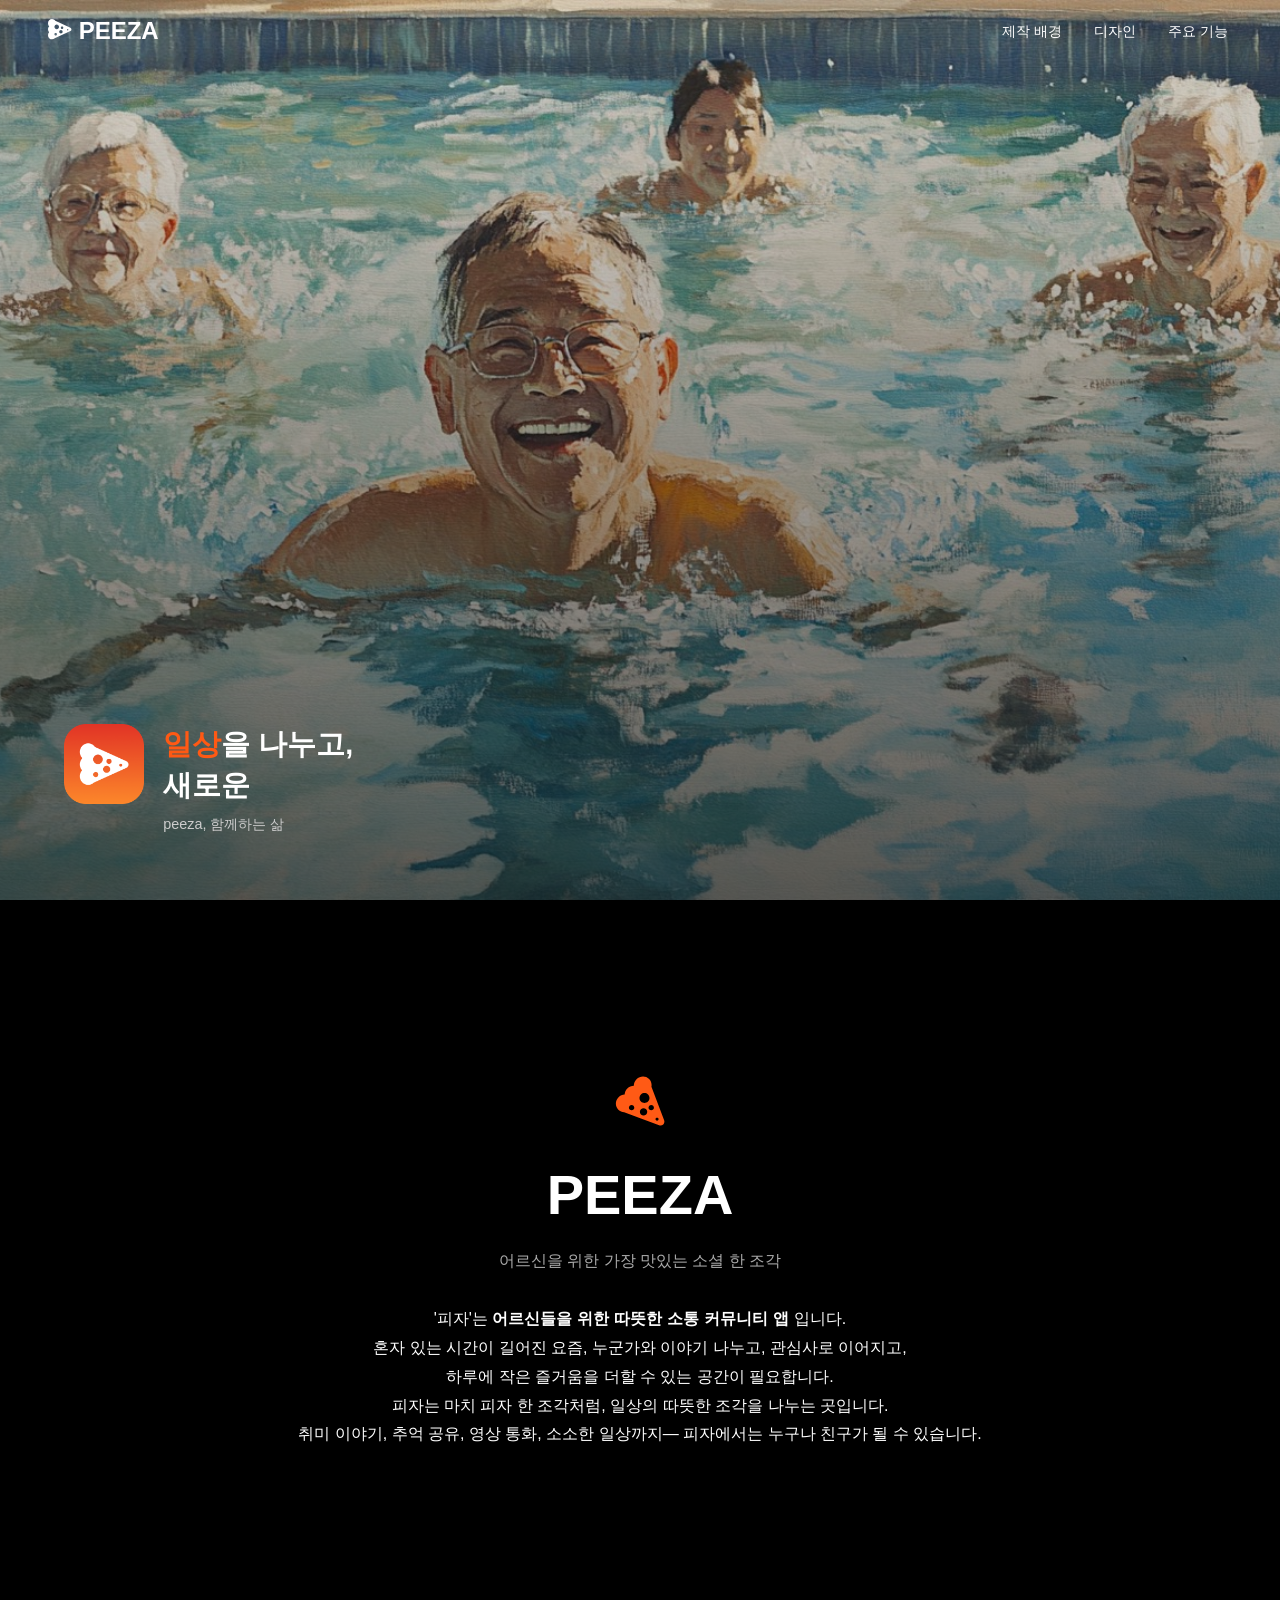
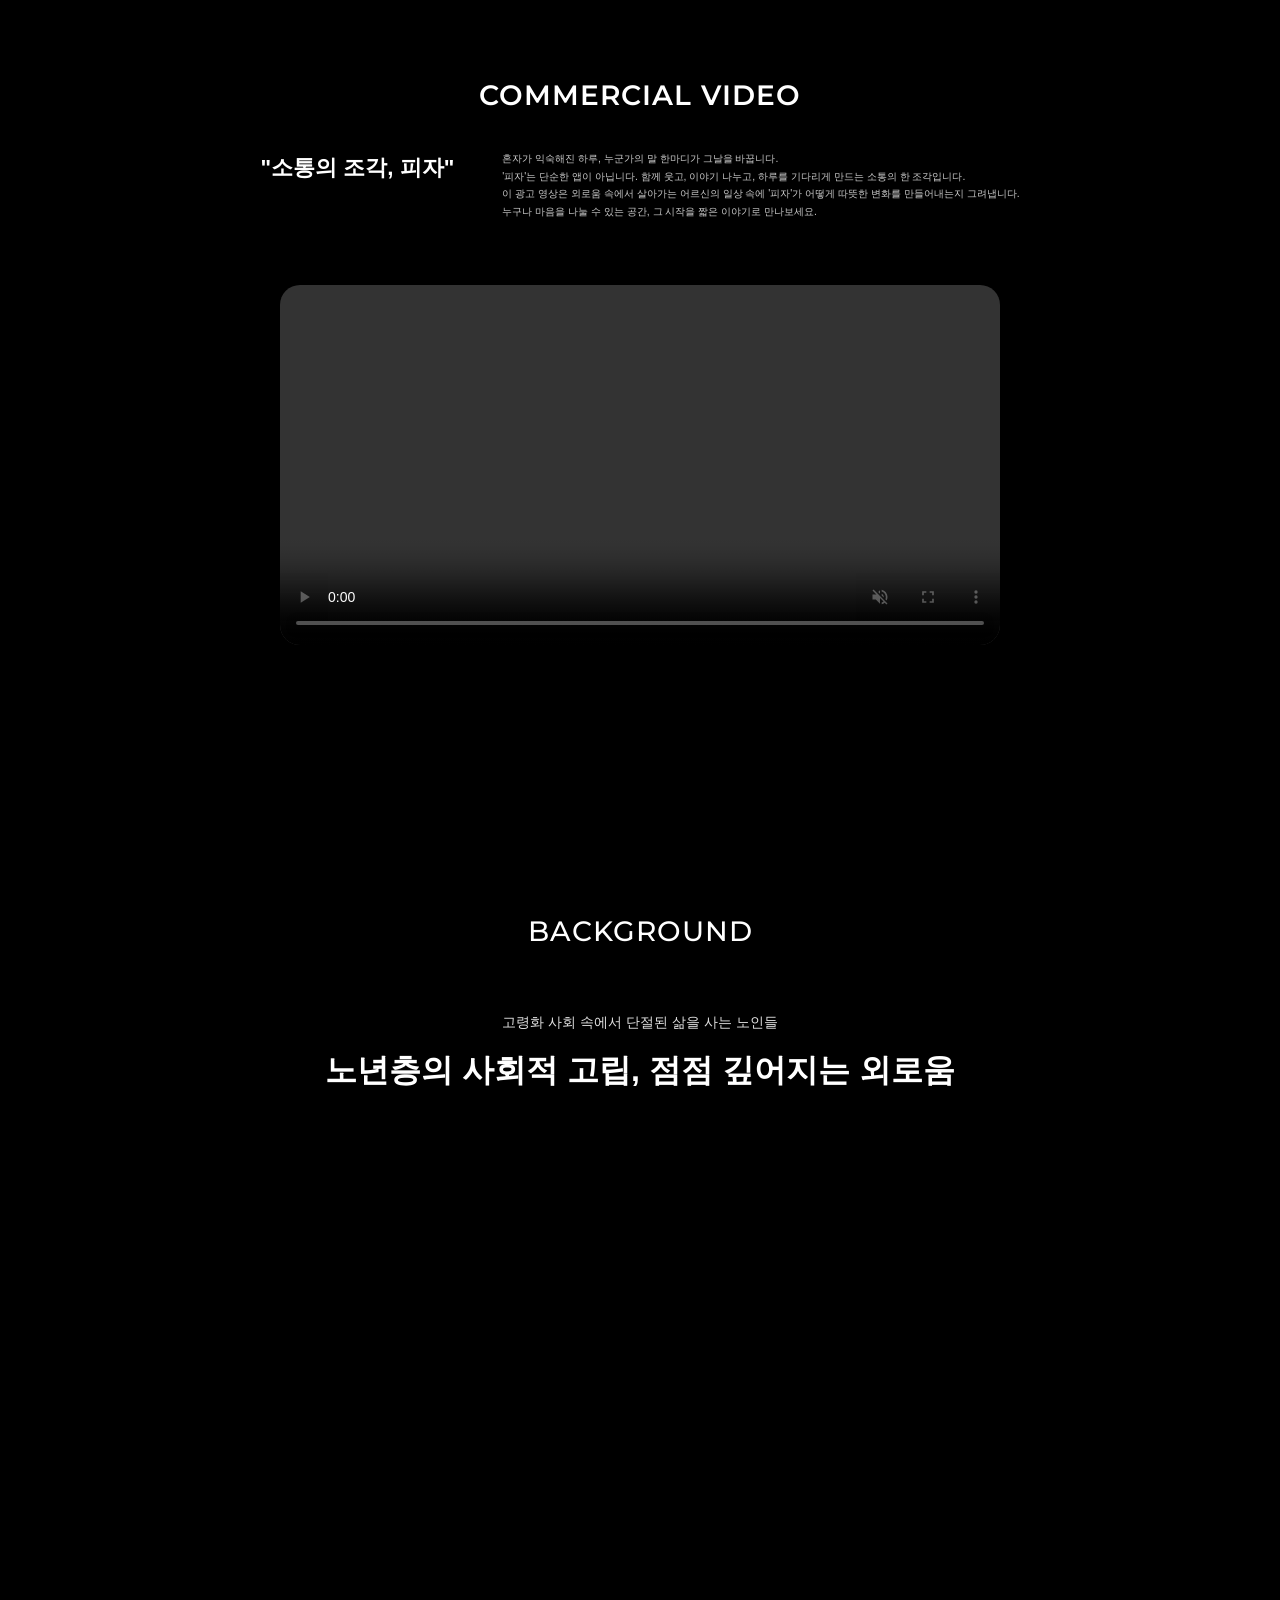
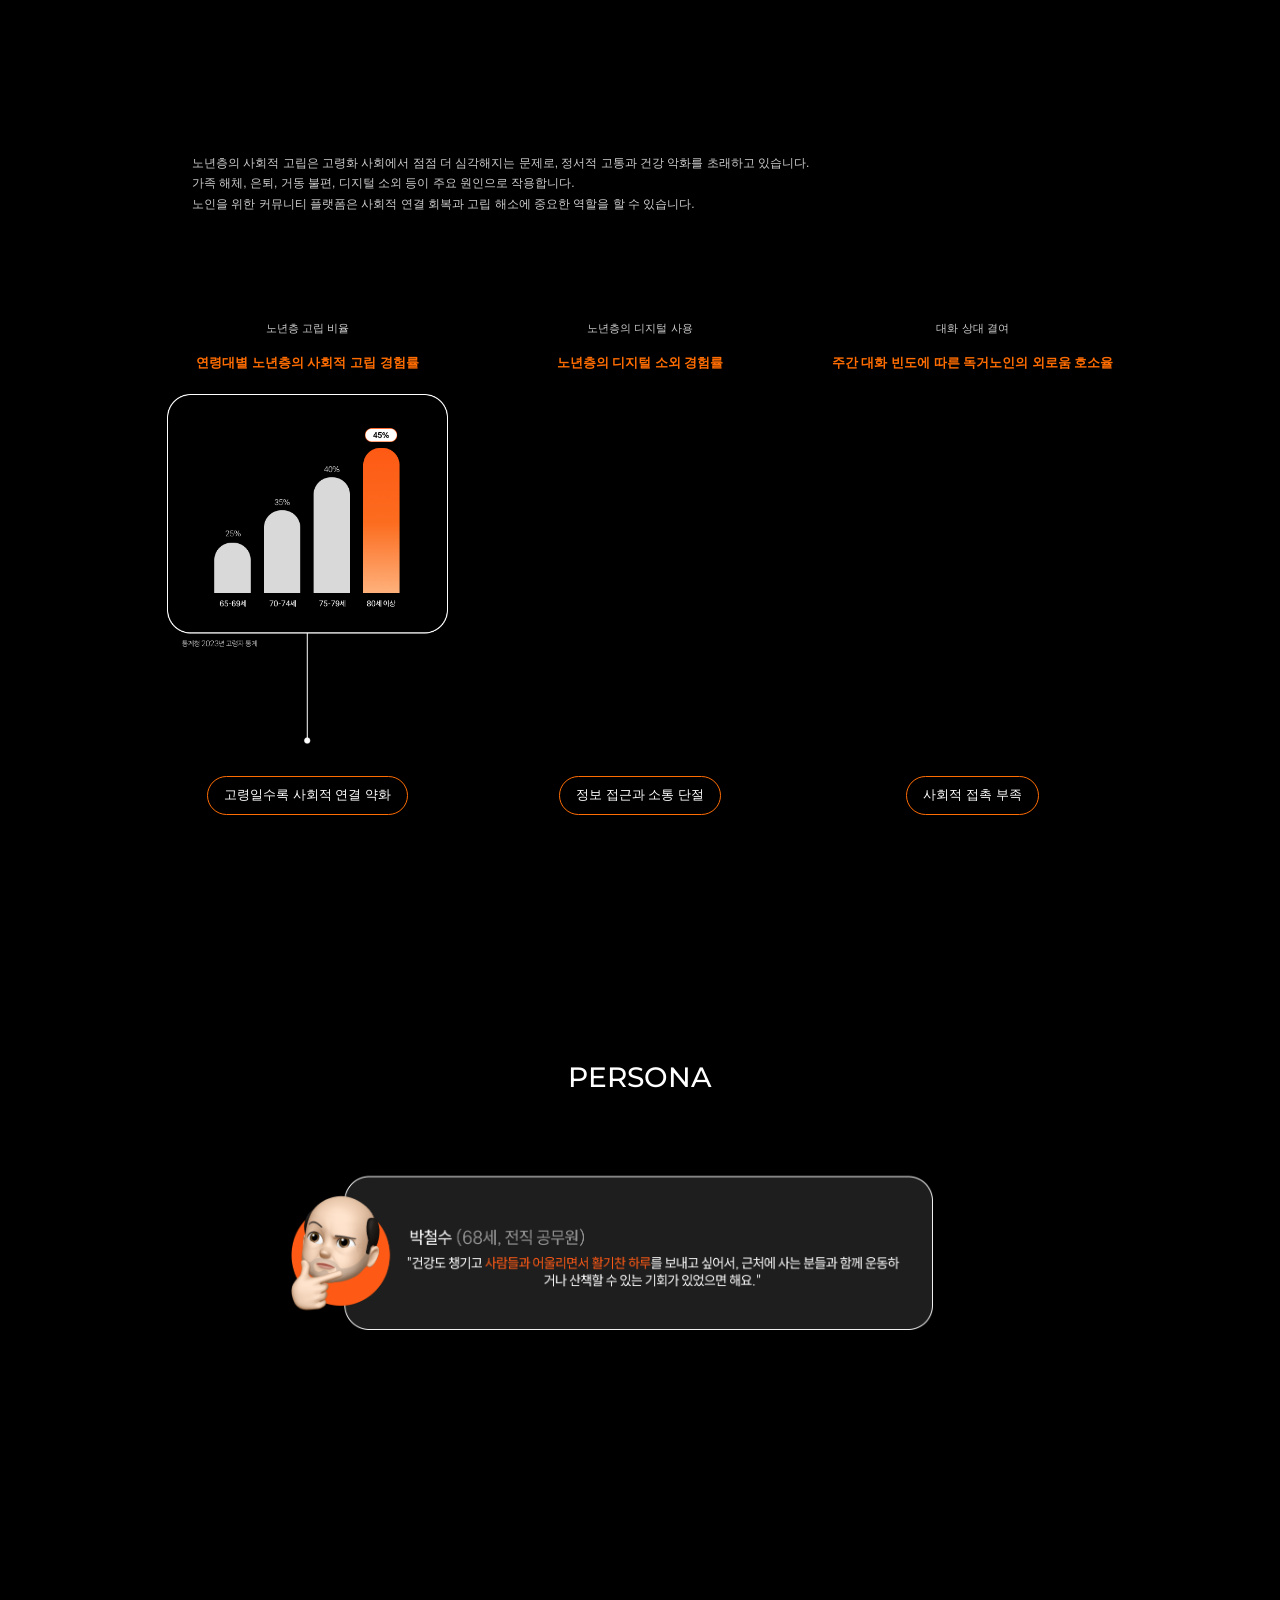
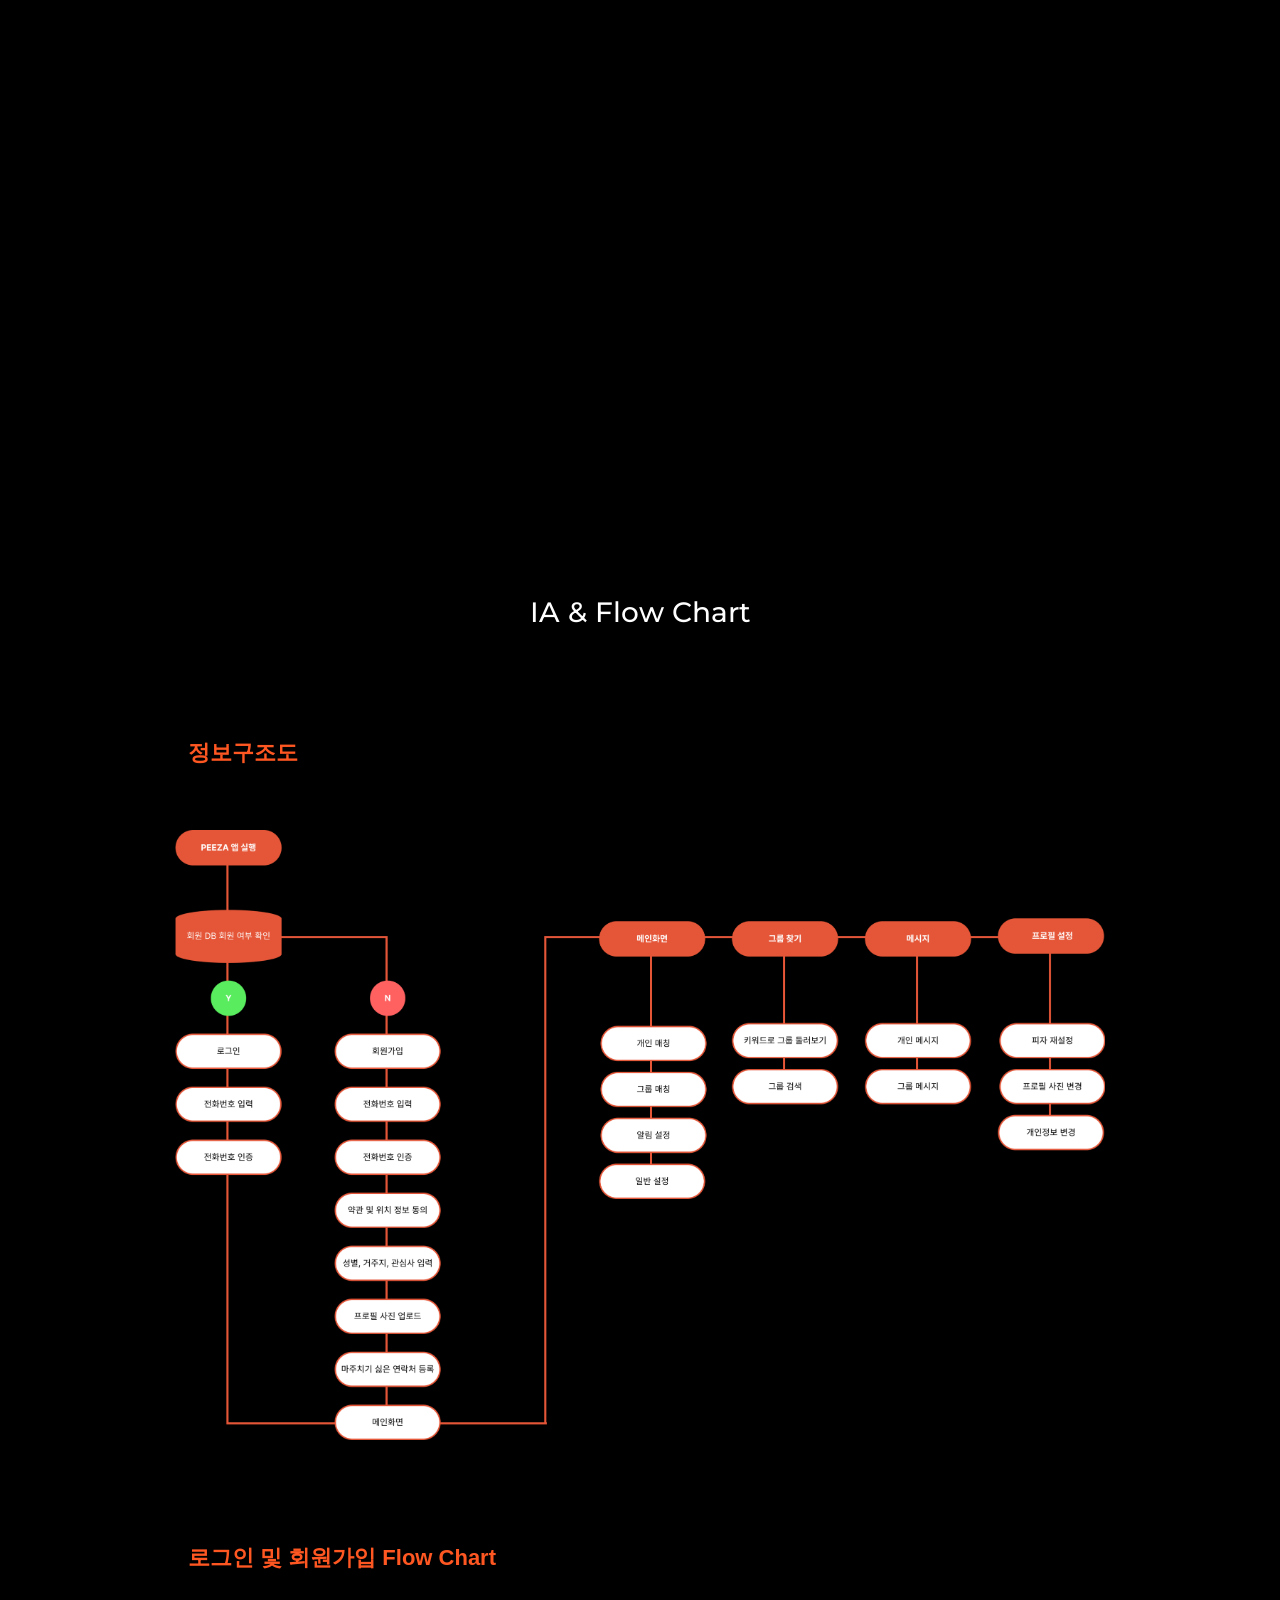
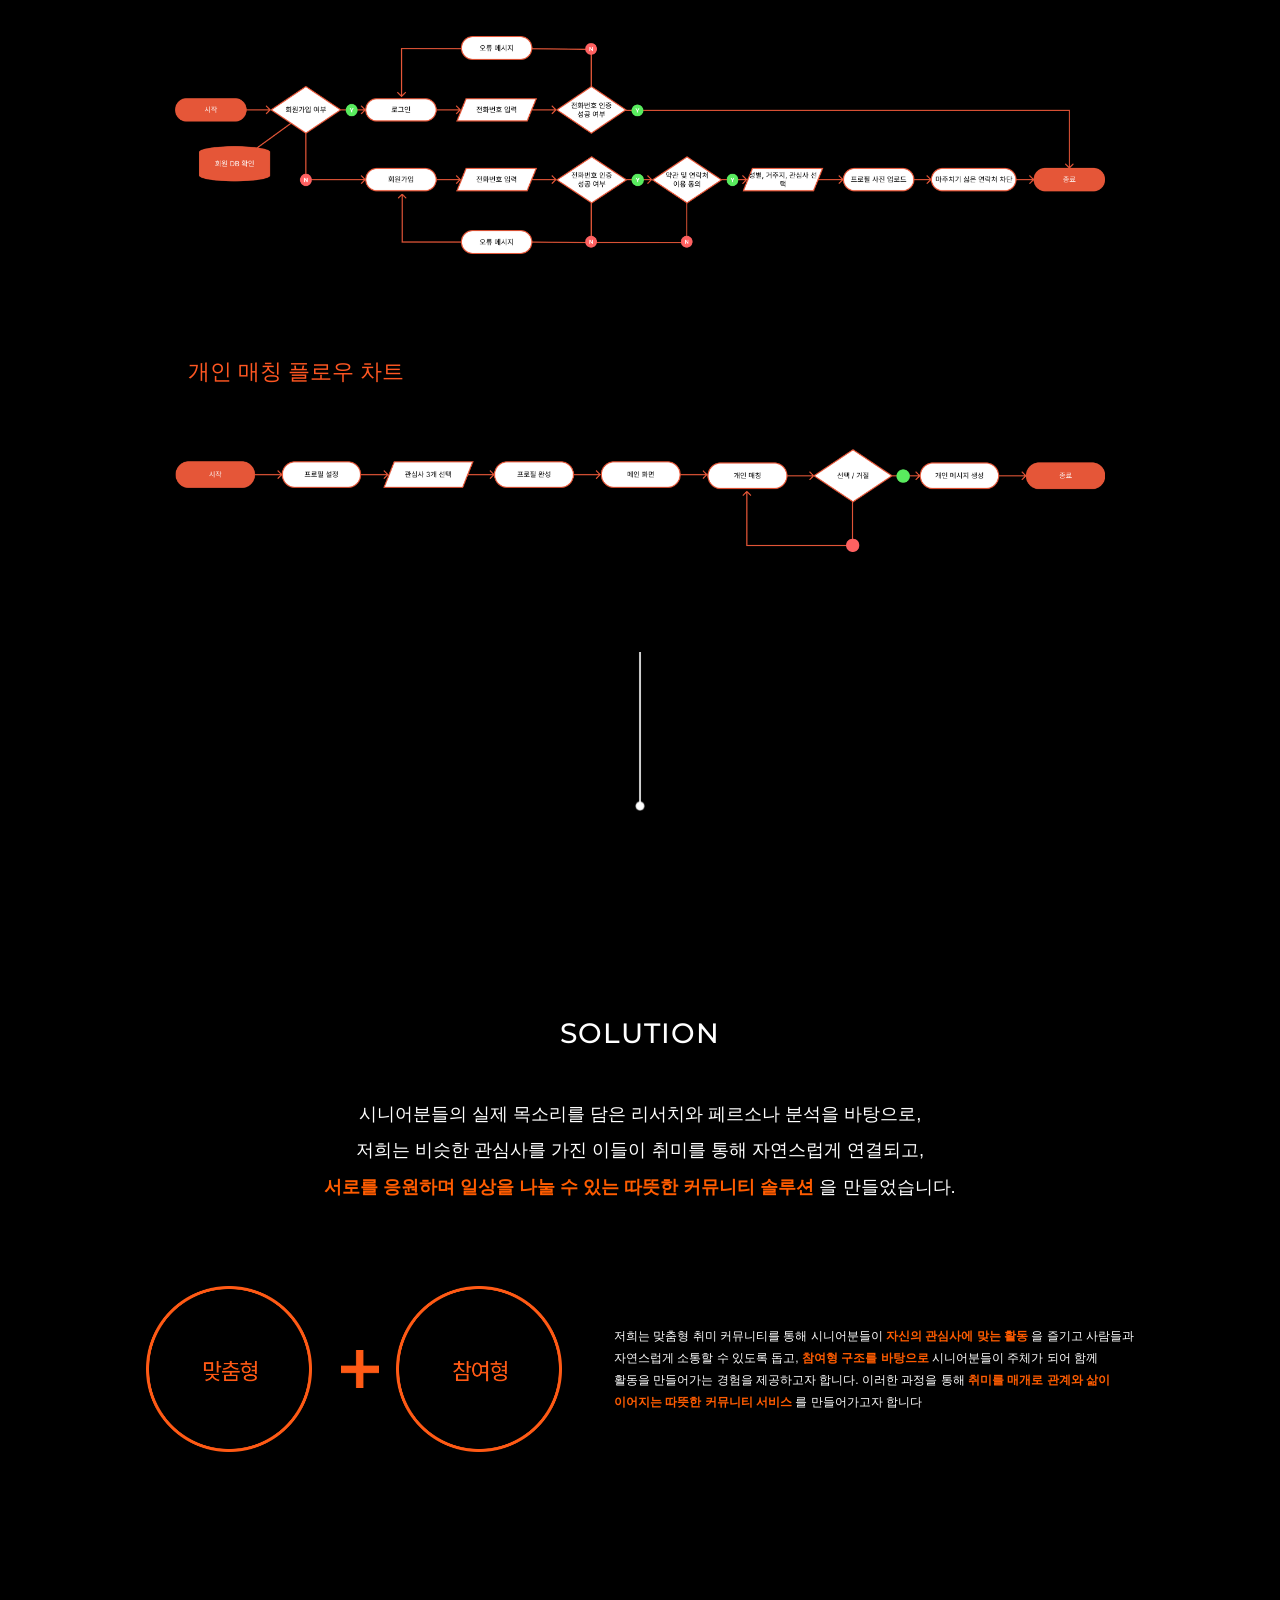
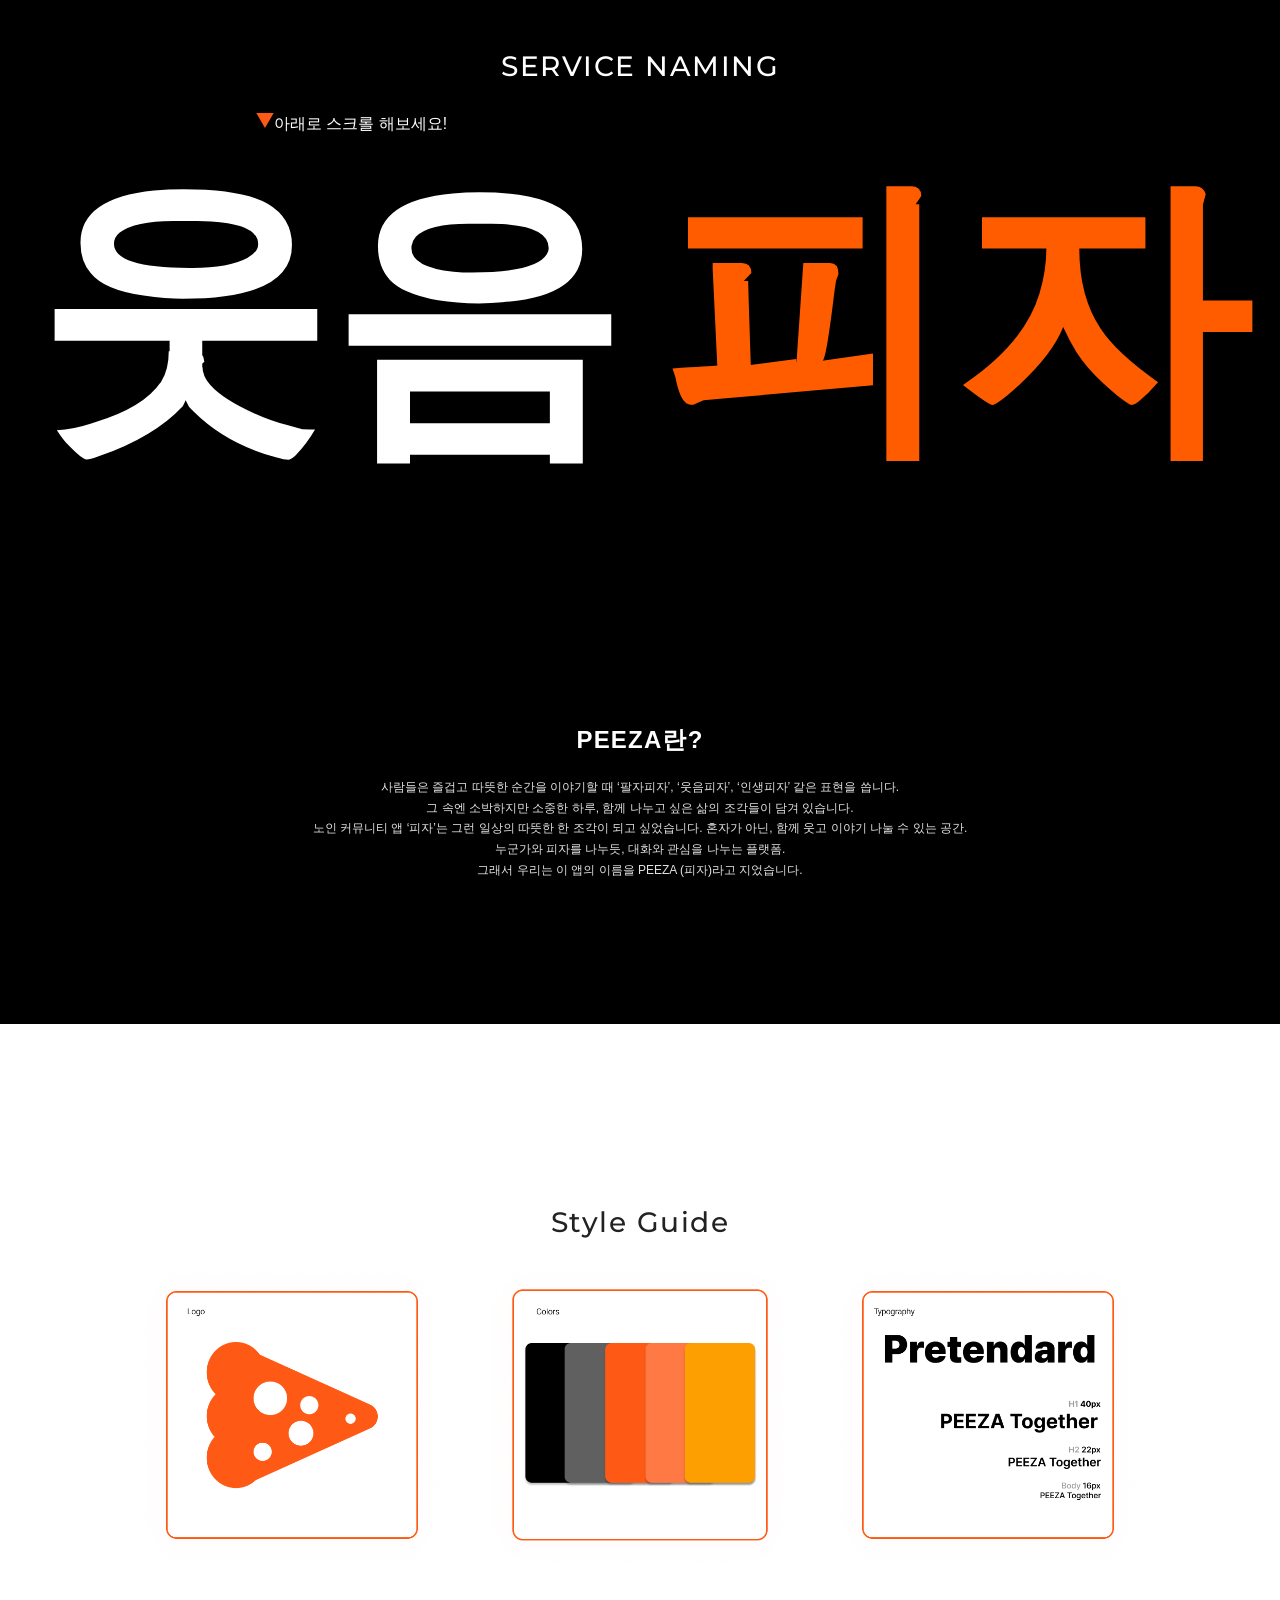
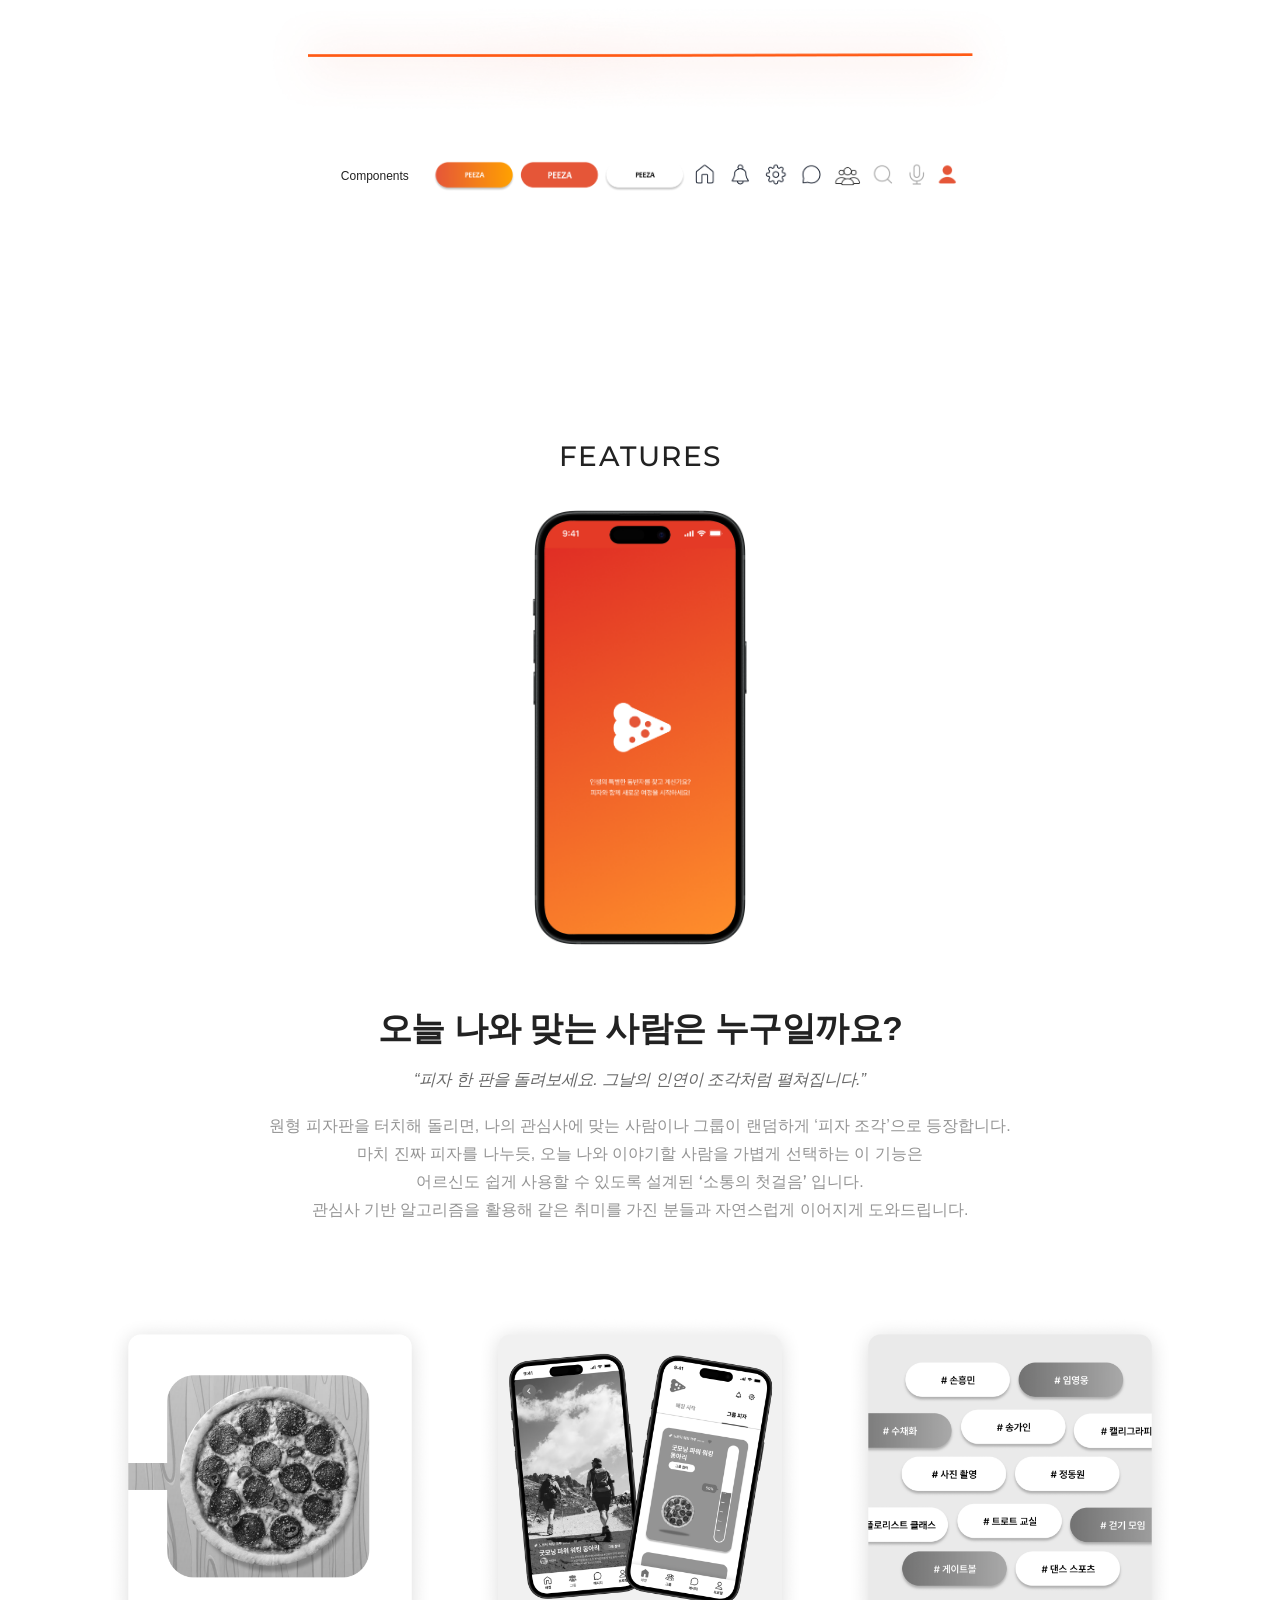
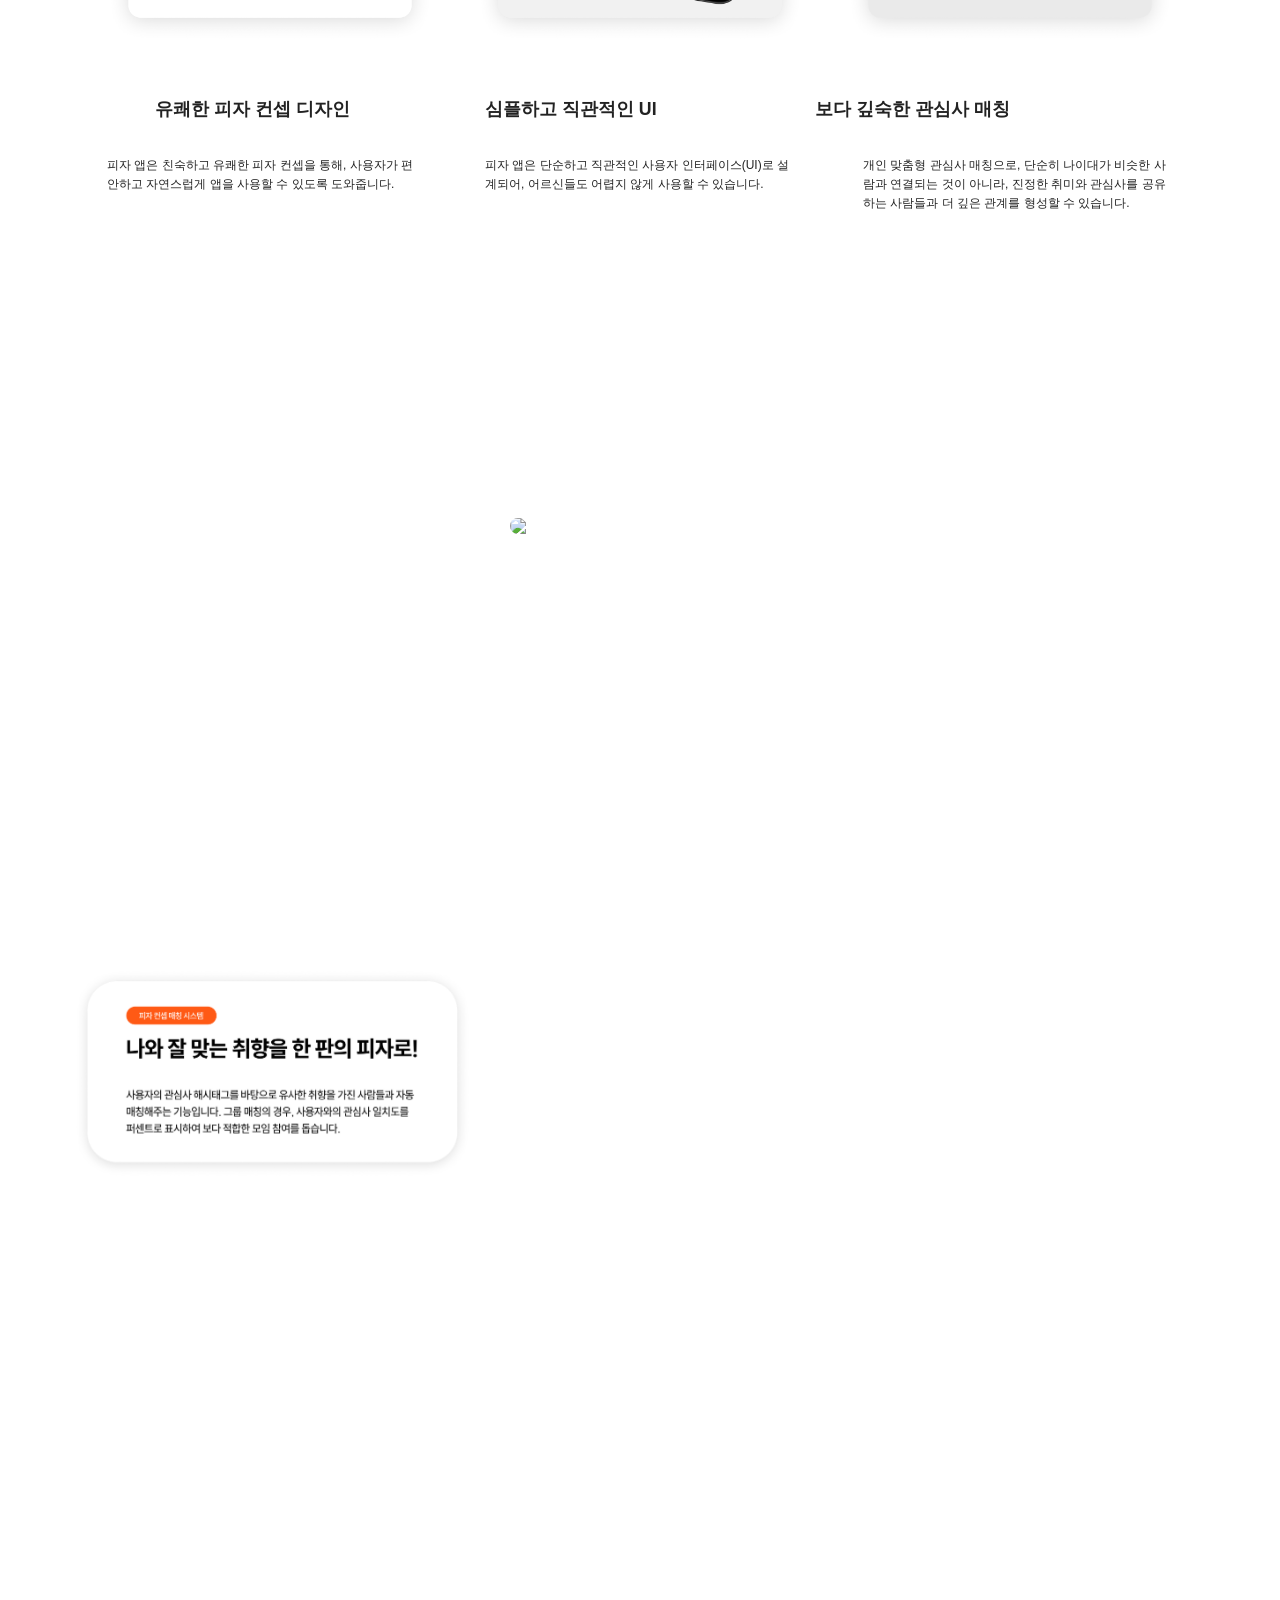
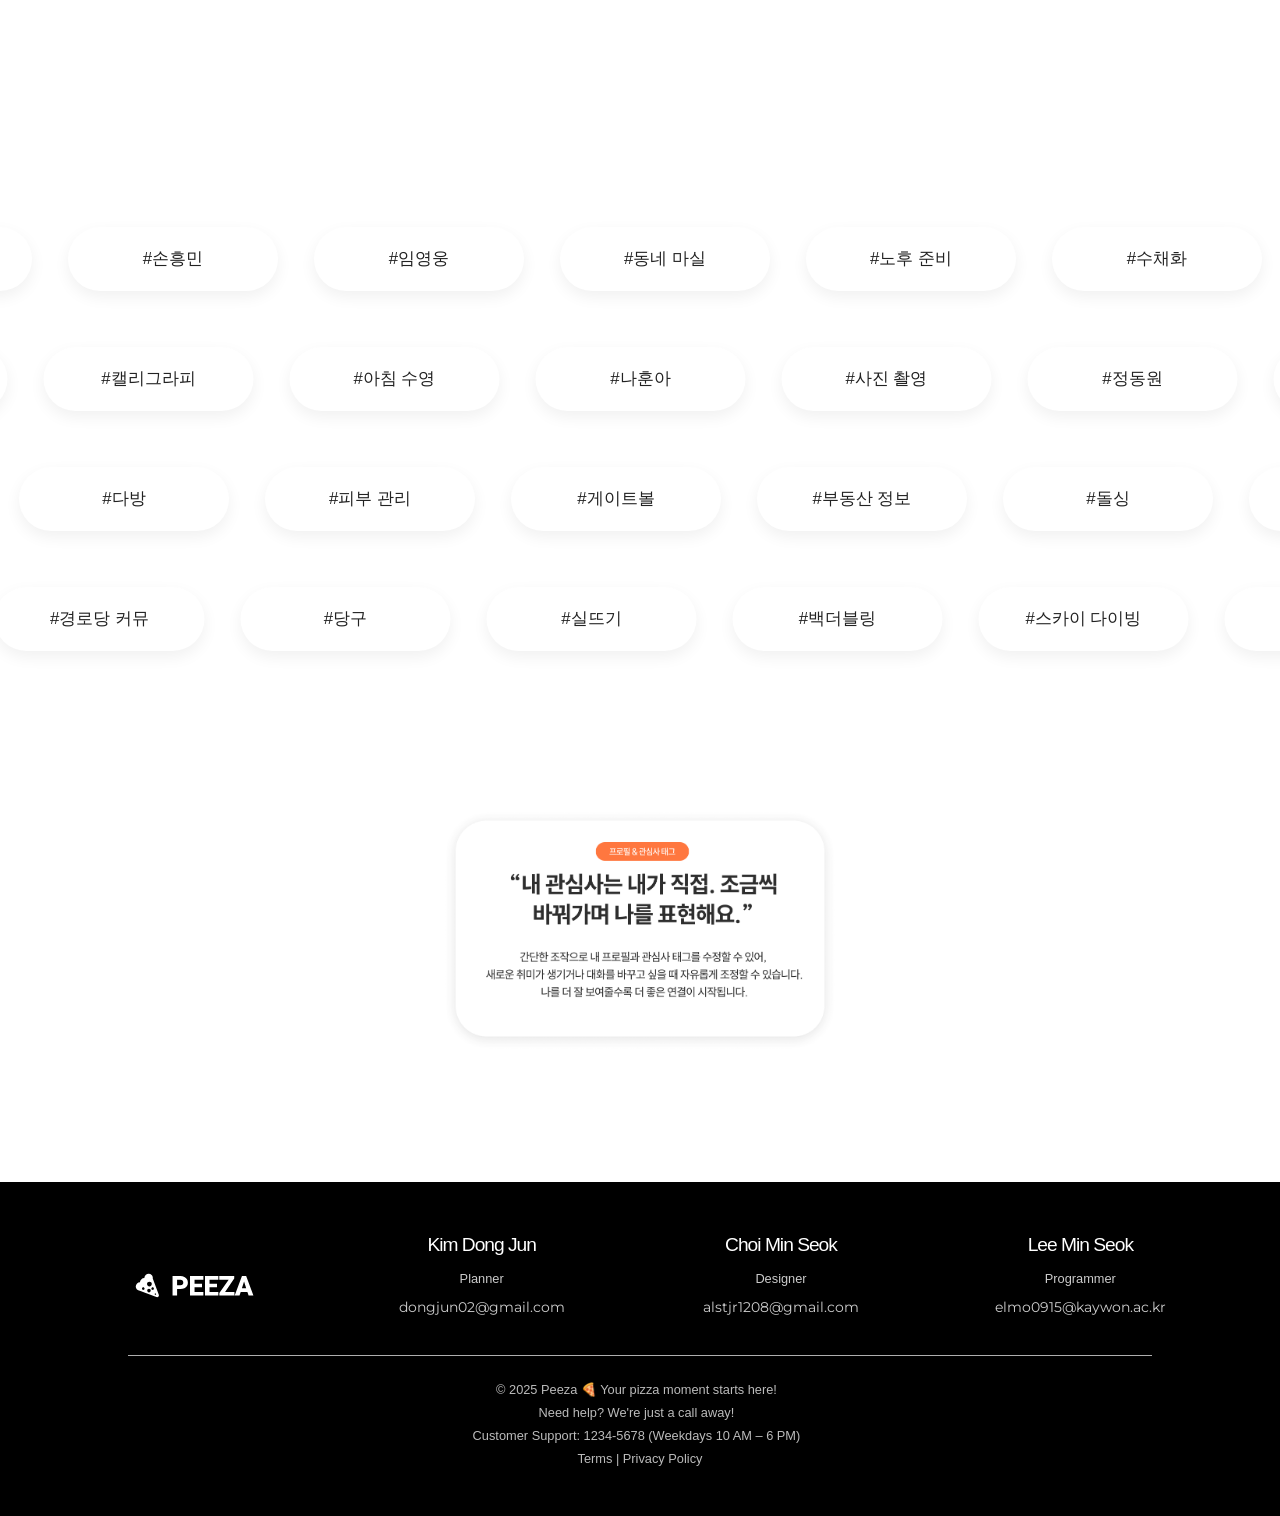
==== commit 1c041cc7: "파일 이름을 index.html로 변경" ====
--- a/index.html
+++ b/index.html
@@ -322,7 +322,7 @@
         <div class="frame">
           <div class="text-wrapper">Kim Dong Jun</div>
           <div class="div">Planner</div>
-          <div class="text-wrapper-2">alstjr1208@gmail.com</div>
+          <div class="text-wrapper-2">dongjun02@gmail.com</div>
         </div>
         <div class="frame-2">
           <div class="text-wrapper">Choi Min Seok</div>
--- a/style.css
+++ b/style.css
@@ -15,7 +15,7 @@
     font-family: 'Pretendard Variable', 'Pretendard-Regular', Pretendard, sans-serif;
     color: #222;
     color: #222;
-    background-color: #fff;
+    background-color: #ffffff;
     line-height: 1.6;
     scroll-behavior: smooth;
     overflow-x: hidden;
@@ -577,7 +577,7 @@
 
 /* SOLUTION 타이틀 스타일 */
 .solution .text-wrapper {
-    font-size: 2.3rem;
+    font-size: 1.75rem;
     font-weight: bold;
     letter-spacing: 1px;
     color: #fff;
@@ -981,6 +981,7 @@
      justify-content: center;
      margin-top: 80px;
      margin-bottom: 100px;
+     background: #ffffff;
  }
 
 .desgin01 .div {
@@ -996,7 +997,7 @@
     height: auto;
     border-radius: 18px;
     transition: transform 0.3s ease;
-    margin-right: 40px;
+    margin-right: 120px;
 }
 
 .desgin01 .d-text {
@@ -1004,37 +1005,10 @@
     max-width: 60vw;
     height: auto;
     margin-top: 450px;
-    margin-left: 40px;
+    margin-left: 0;
     align-self: flex-start;
 }
 
-/* 🔶 desgin01 반응형 */
-@media (max-width: 1100px) {
-  .desgin01 .div {
-    flex-direction: column-reverse;
-    align-items: center;
-    gap: 32px;
-  }
-  .desgin01 .d {
-    width: 92vw;
-    max-width: 98vw;
-    margin-right: 0;
-    margin-bottom: 0;
-  }
-  .desgin01 .d-text {
-    width: 92vw;
-    max-width: 98vw;
-    margin-top: 0;
-    margin-left: 0;
-    align-self: center;
-  }
-  .desgin01 {
-    margin-top: 40px;
-    margin-bottom: 60px;
-    padding-left: 0;
-    padding-right: 0;
-  }
-}
 
 /* 🔶 Desgin02 */
 .desgin02 {
@@ -1042,6 +1016,7 @@
     justify-content: center;
     margin-top: 80px;
     margin-bottom: 100px;
+    background: #ffffff;
 }
 
 .desgin02 .div {
@@ -1057,8 +1032,8 @@
     height: auto;
     border-radius: 18px;
     transition: transform 0.3s ease;
-    margin-right: 40px;
-    margin-left: 40px;
+    margin-right: 100px;
+    margin-left: 120px;
 }
 
 .desgin02 .d-text {
@@ -1066,36 +1041,8 @@
     max-width: 60vw;
     height: auto;
     margin-top: 400px;
-    margin-left: 40px;
+    margin-left: 0;
     align-self: flex-start;
-}
-
-/* 🔶 desgin02 반응형 */
-@media (max-width: 1100px) {
-    .desgin02 .div {
-        flex-direction: column-reverse;
-        align-items: center;
-        gap: 32px;
-    }
-    .desgin02 .d {
-        width: 92vw;
-        max-width: 98vw;
-        margin-right: 0;
-        margin-bottom: 0;
-    }
-    .desgin02 .d-text {
-        width: 92vw;
-        max-width: 98vw;
-        margin-top: 0;
-        margin-left: 0;
-        align-self: center;
-    }
-    .desgin02 {
-        margin-top: 40px;
-        margin-bottom: 60px;
-        padding-left: 0;
-        padding-right: 0;
-    }
 }
 
 /* 🔶 Desgin03 */
@@ -1104,6 +1051,7 @@
     justify-content: center;
     margin-top: 80px;
     margin-bottom: 100px;
+    background: #ffffff;
 }
 
 .desgin03 .div {
@@ -1132,31 +1080,40 @@
     align-self: center;
 }
 
-/* 🔶 desgin03 반응형 */
+/* 반응형 */
 @media (max-width: 1100px) {
+    .desgin01 .div,
+    .desgin02 .div,
     .desgin03 .div {
-        flex-direction: column-reverse;
+        flex-direction: column;
         align-items: center;
-        gap: 32px;
+        gap: 36px;
     }
+
+    .desgin01 .d,
+    .desgin02 .d,
     .desgin03 .d {
-        width: 92vw;
-        max-width: 98vw;
-        margin-right: 0;
-        margin-bottom: 0;
+        width: 94vw;
+        max-width: 96vw;
+        margin: 0 auto;
     }
+
+    .desgin01 .d-text,
+    .desgin02 .d-text,
     .desgin03 .d-text {
-        width: 92vw;
-        max-width: 98vw;
-        margin-top: 0;
-        margin-left: 0;
-        align-self: center;
+        width: 94vw;
+        max-width: 96vw;
+        margin: 0 auto;
+        margin-top: 12px;
+        text-align: center;
     }
+
+    .desgin01,
+    .desgin02,
     .desgin03 {
         margin-top: 40px;
         margin-bottom: 60px;
-        padding-left: 0;
-        padding-right: 0;
+        padding: 0 2vw;
     }
 }
 
@@ -1461,4 +1418,26 @@
 .desgin03 .d:hover, .desgin03 .d-text:hover {
     transform: scale(1.03) translateY(-6px);
     z-index: 2;
+}
+
+/* ================================================
+   [Hero 섹션 - 배경이미지 페이드 효과용 CSS]
+   - JS로 .bg-fade 클래스 토글하며 부드럽게 전환
+================================================ */
+
+/* [1] Hero 섹션 전체 트랜지션 (배경/색상 포함) */
+.hero {
+    transition: background-image 1s ease-in-out, background 1s ease-in-out, color 0.6s ease;
+}
+
+/* [2] .bg-fade 상태일 때 투명도 낮아짐 → 배경 전환 직전 효과 */
+.hero.bg-fade {
+    opacity: 0;
+    transition: opacity 0.4s ease-out;
+}
+
+/* [3] 평상시(=bg-fade 아니면) 다시 원상 복귀 */
+.hero:not(.bg-fade) {
+    opacity: 1;
+    transition: opacity 0.6s ease-in;
 }
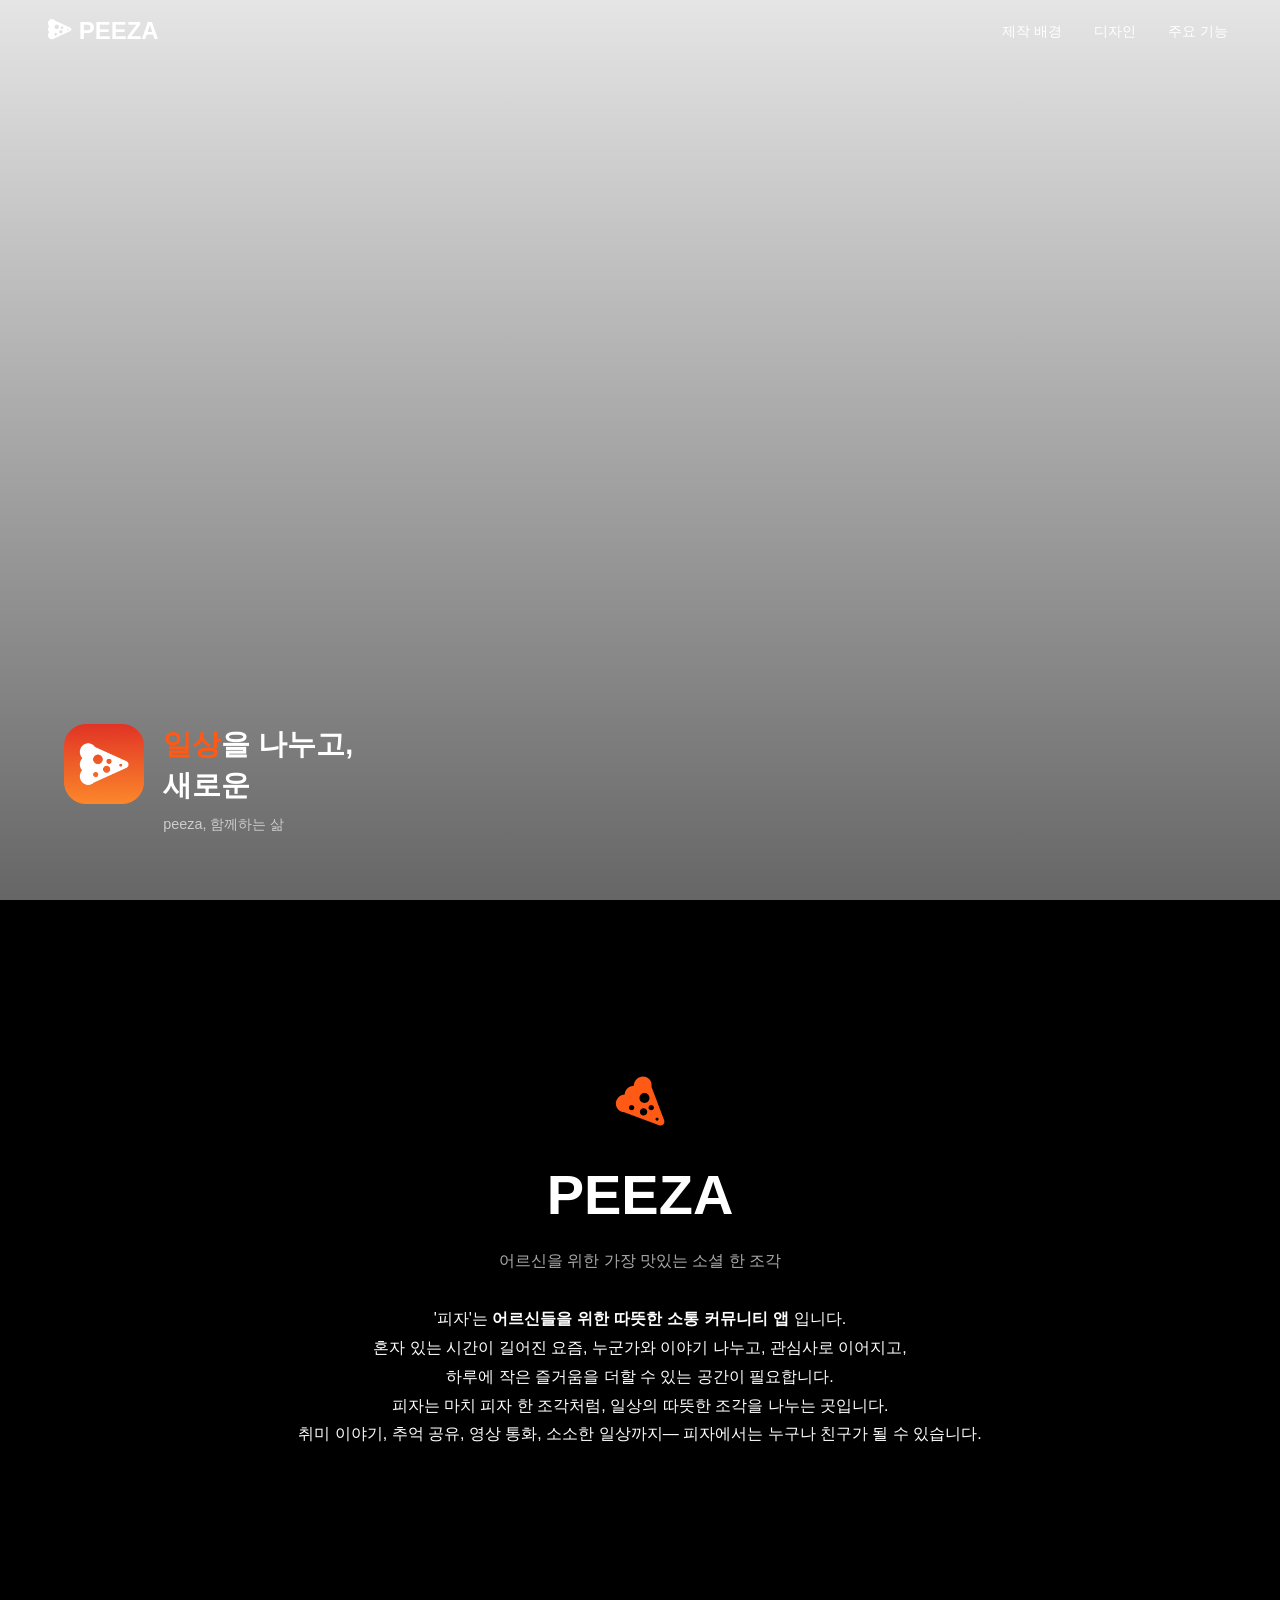
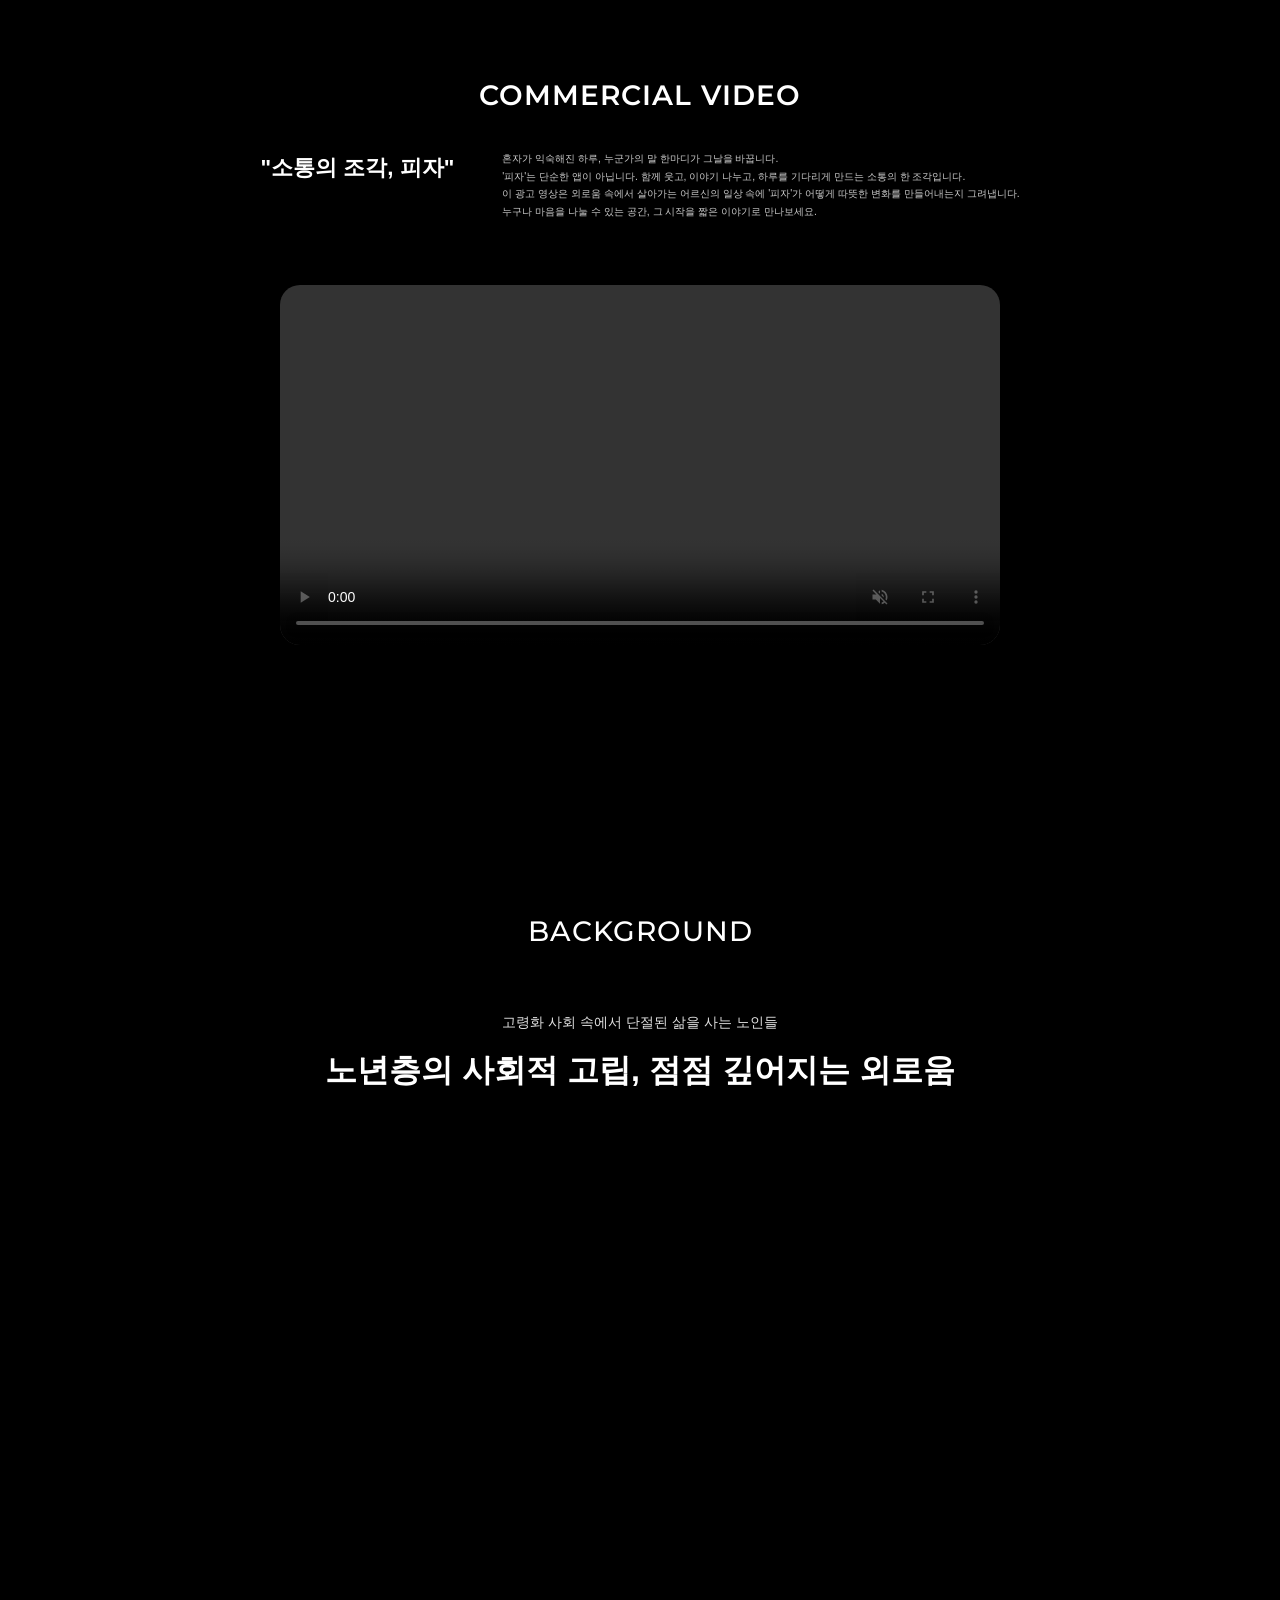
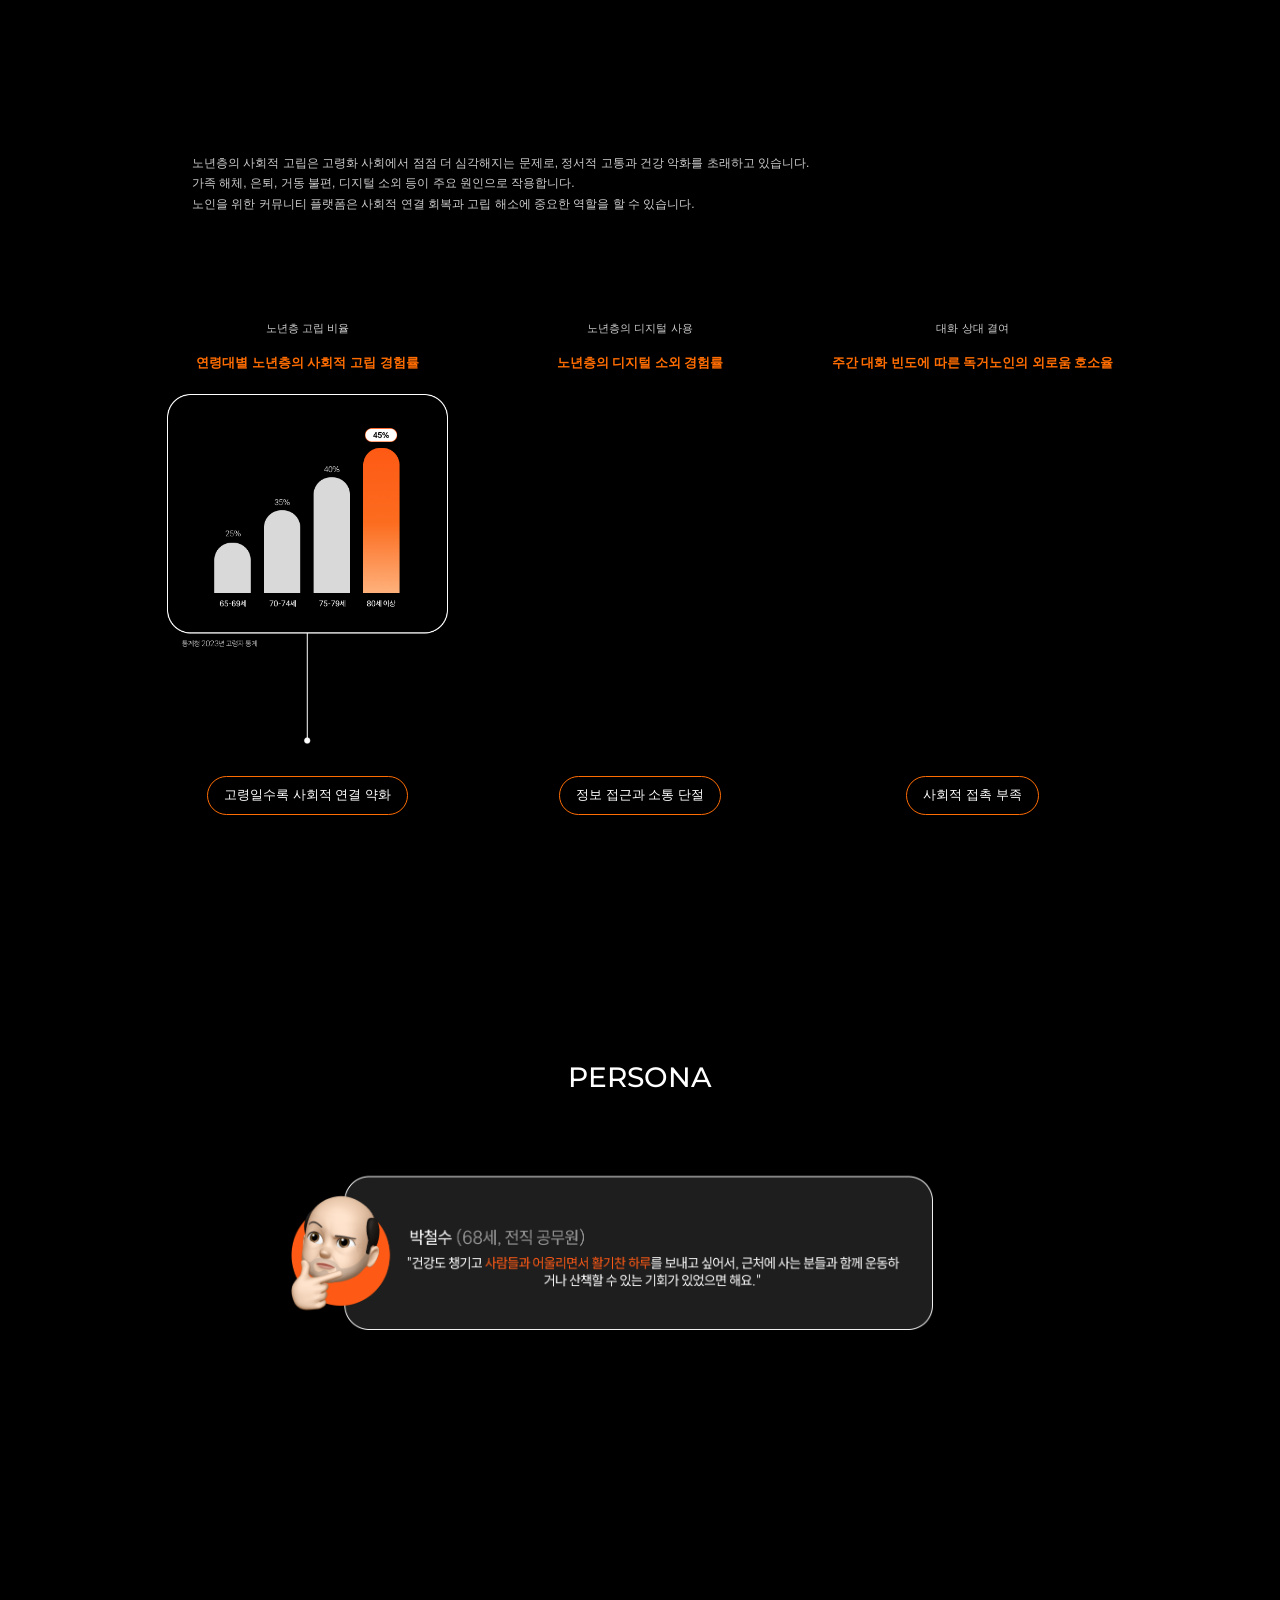
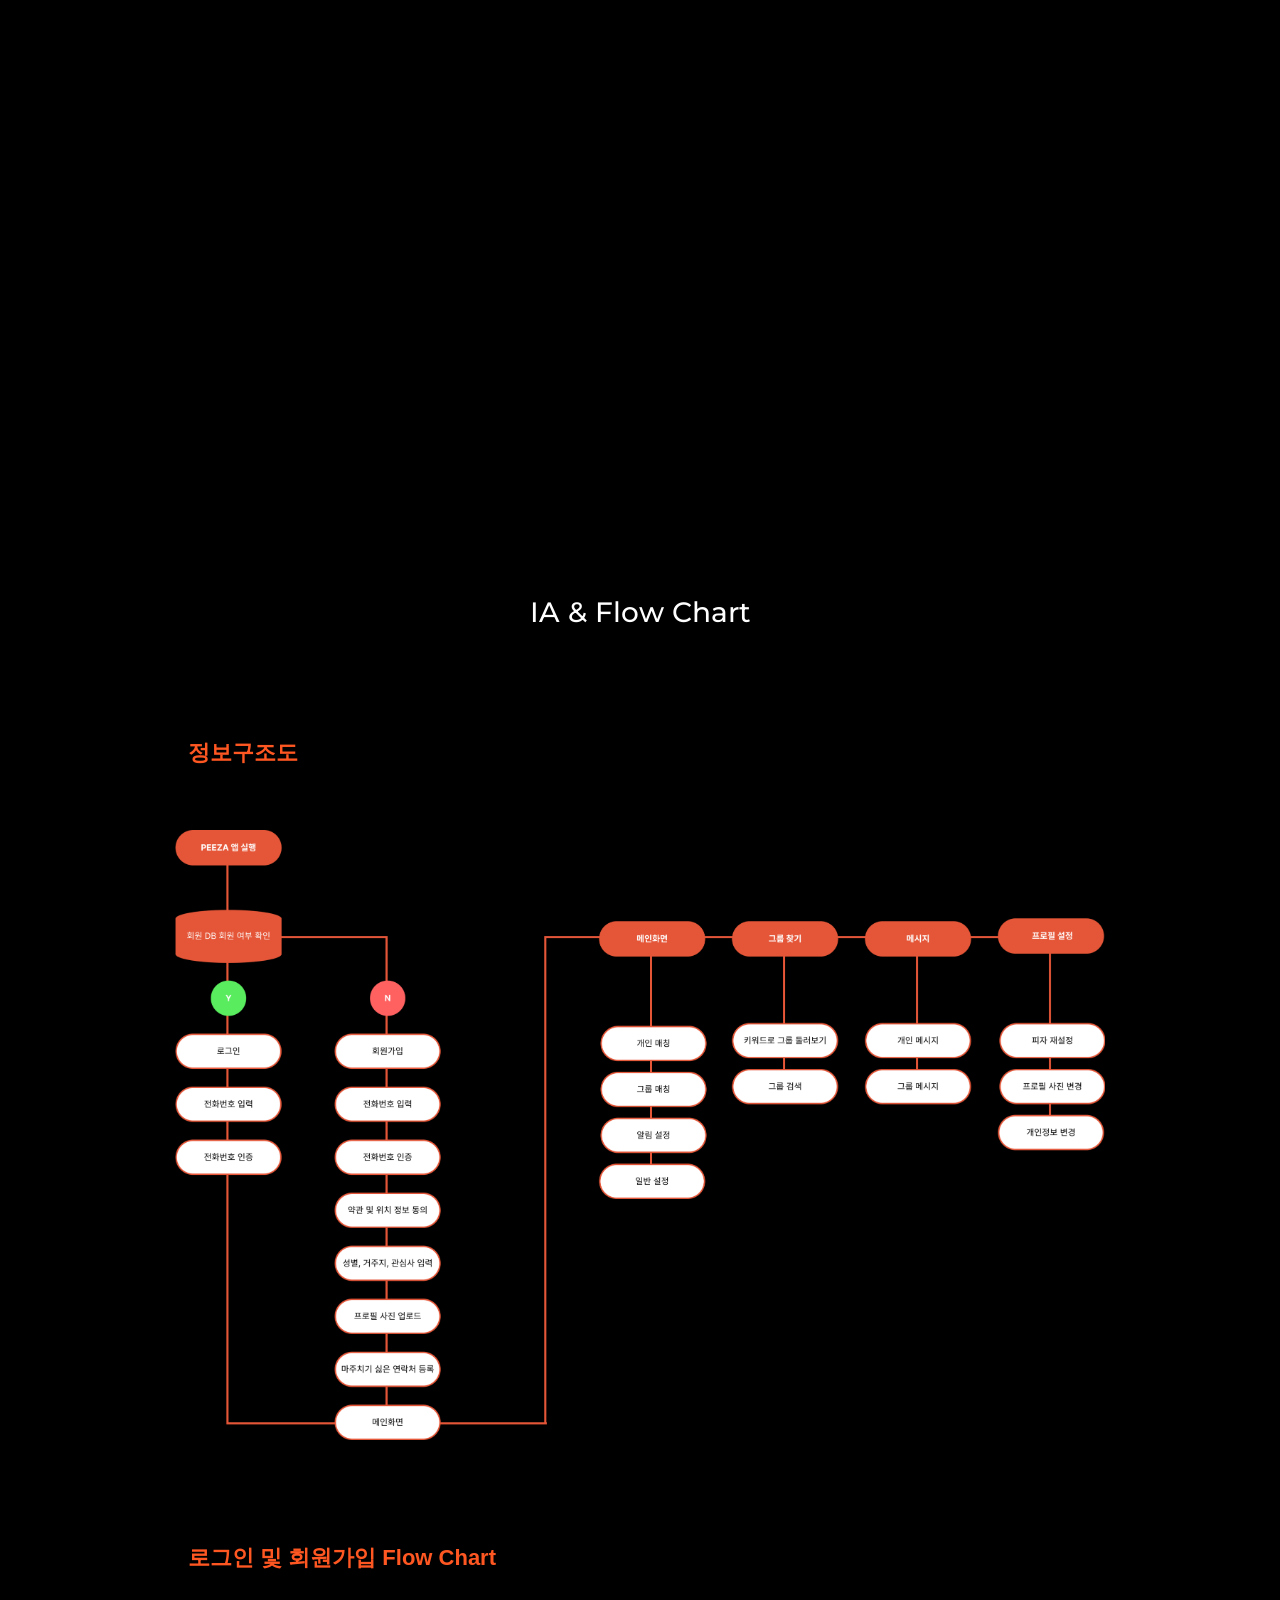
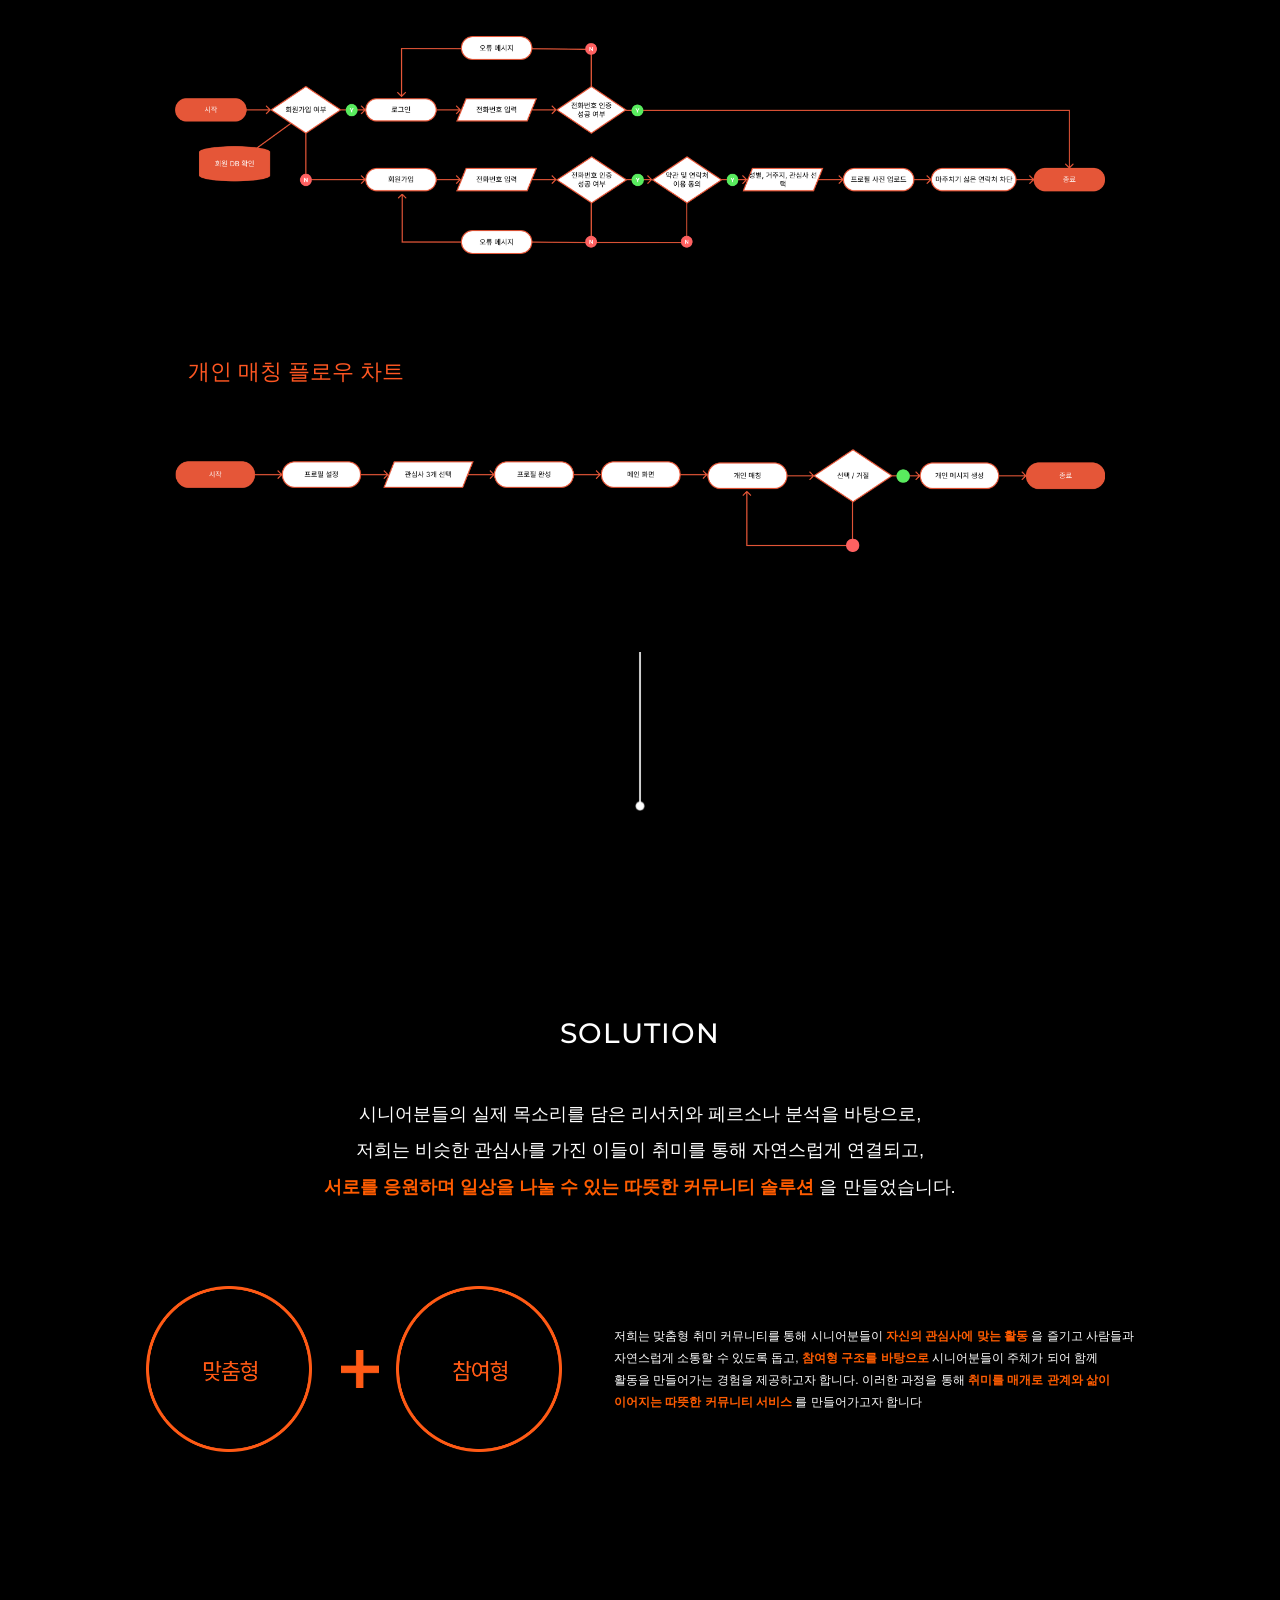
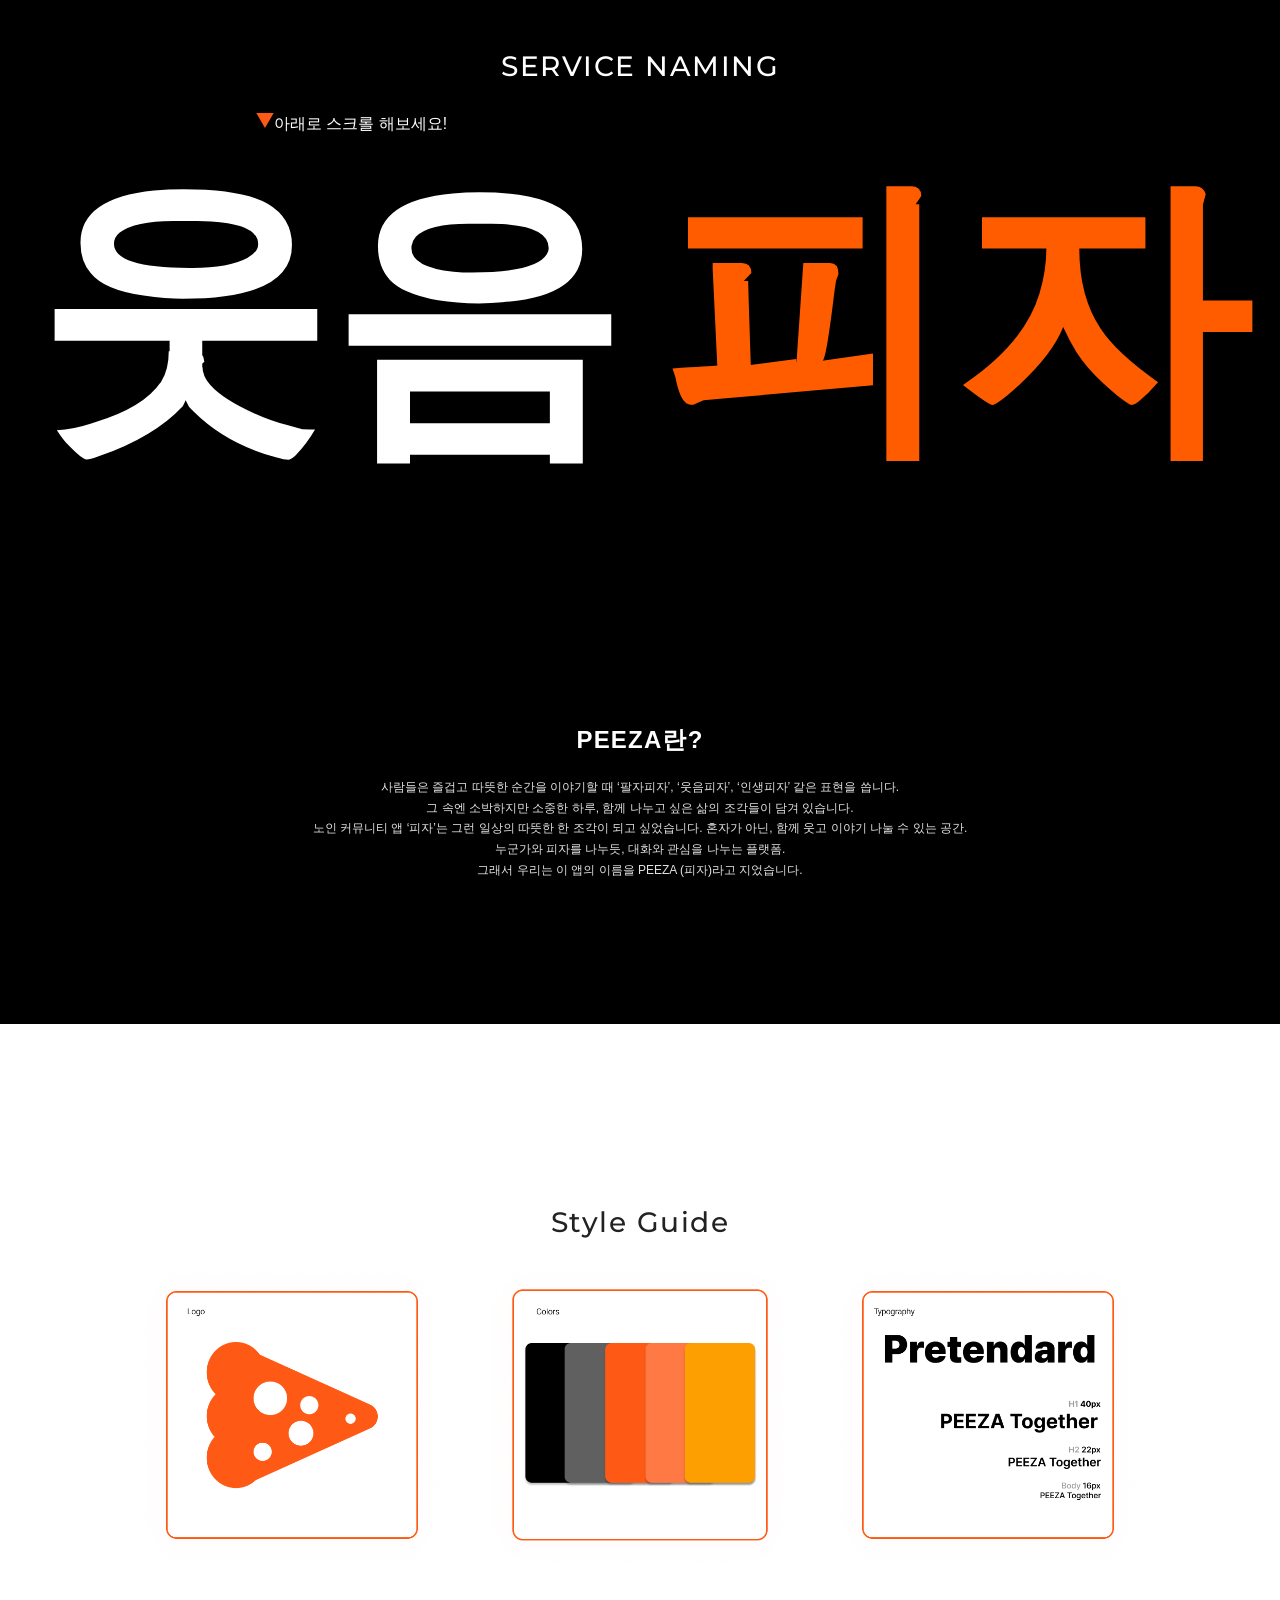
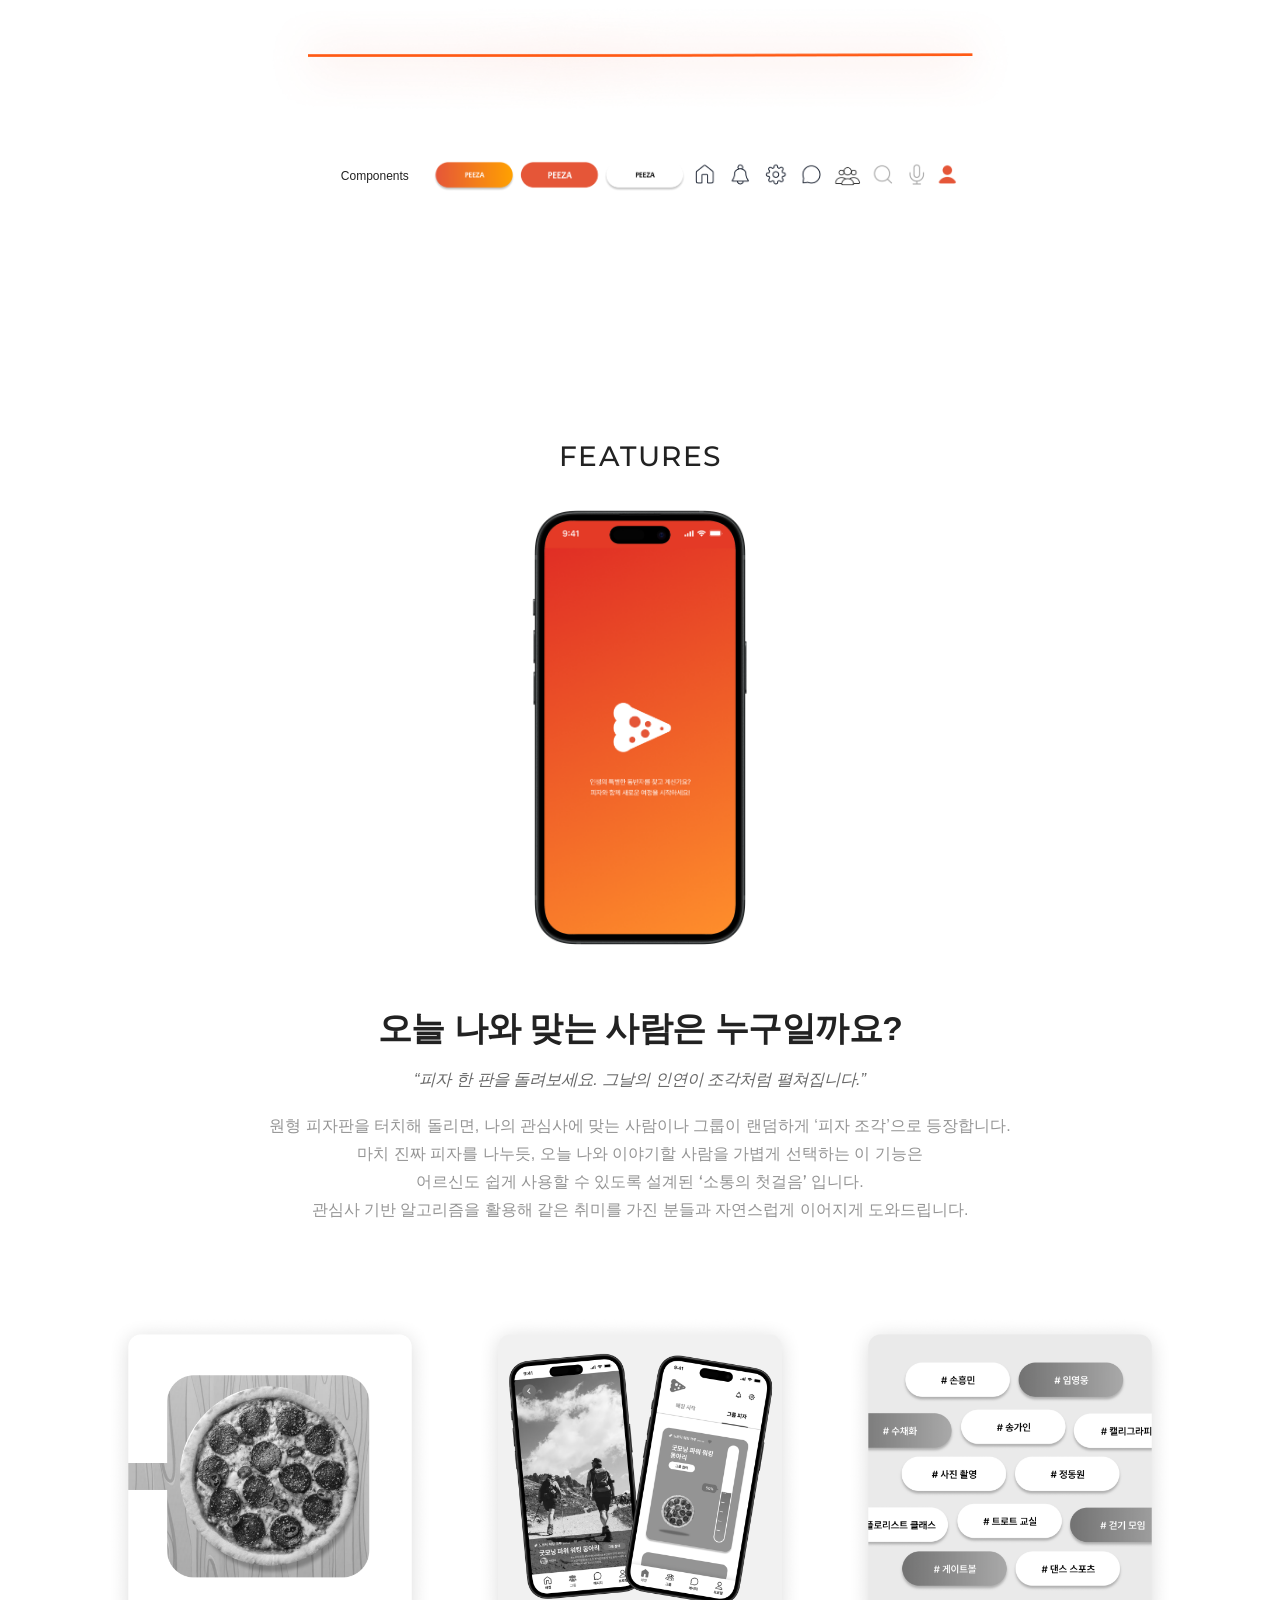
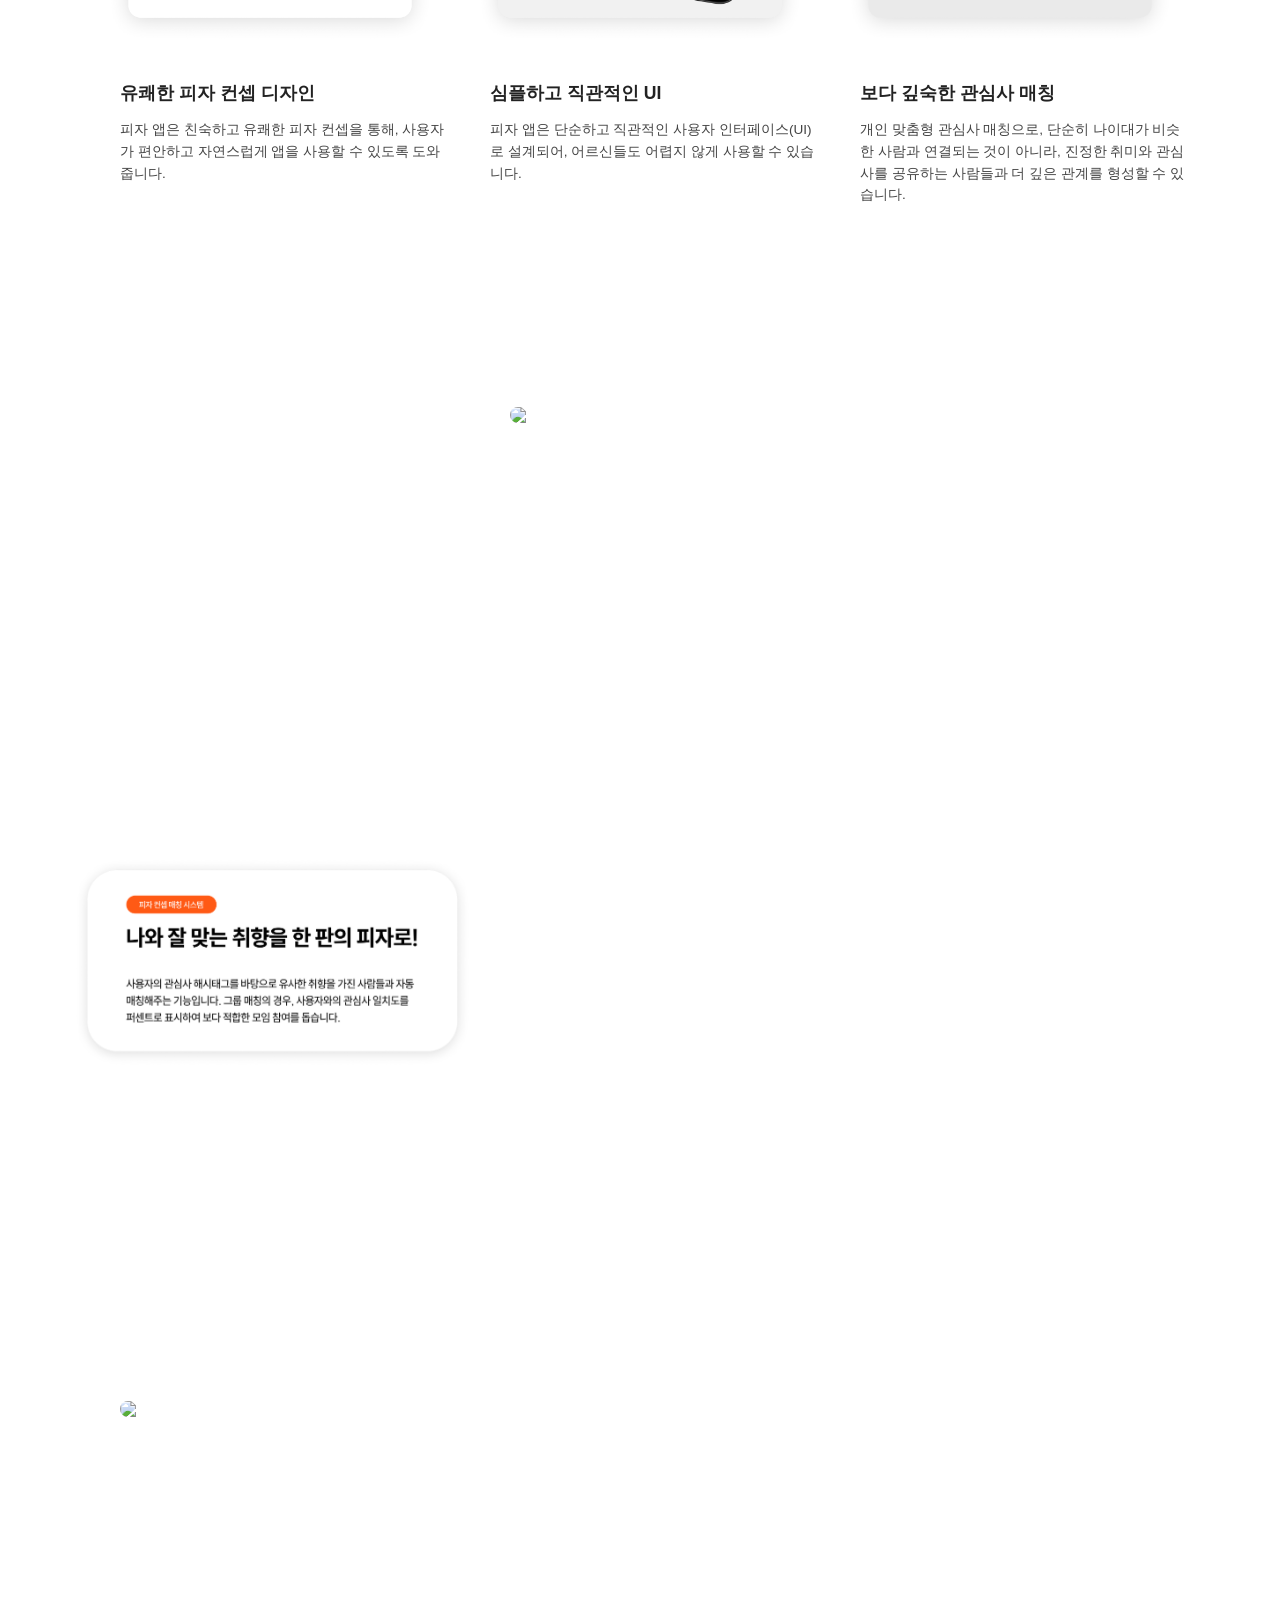
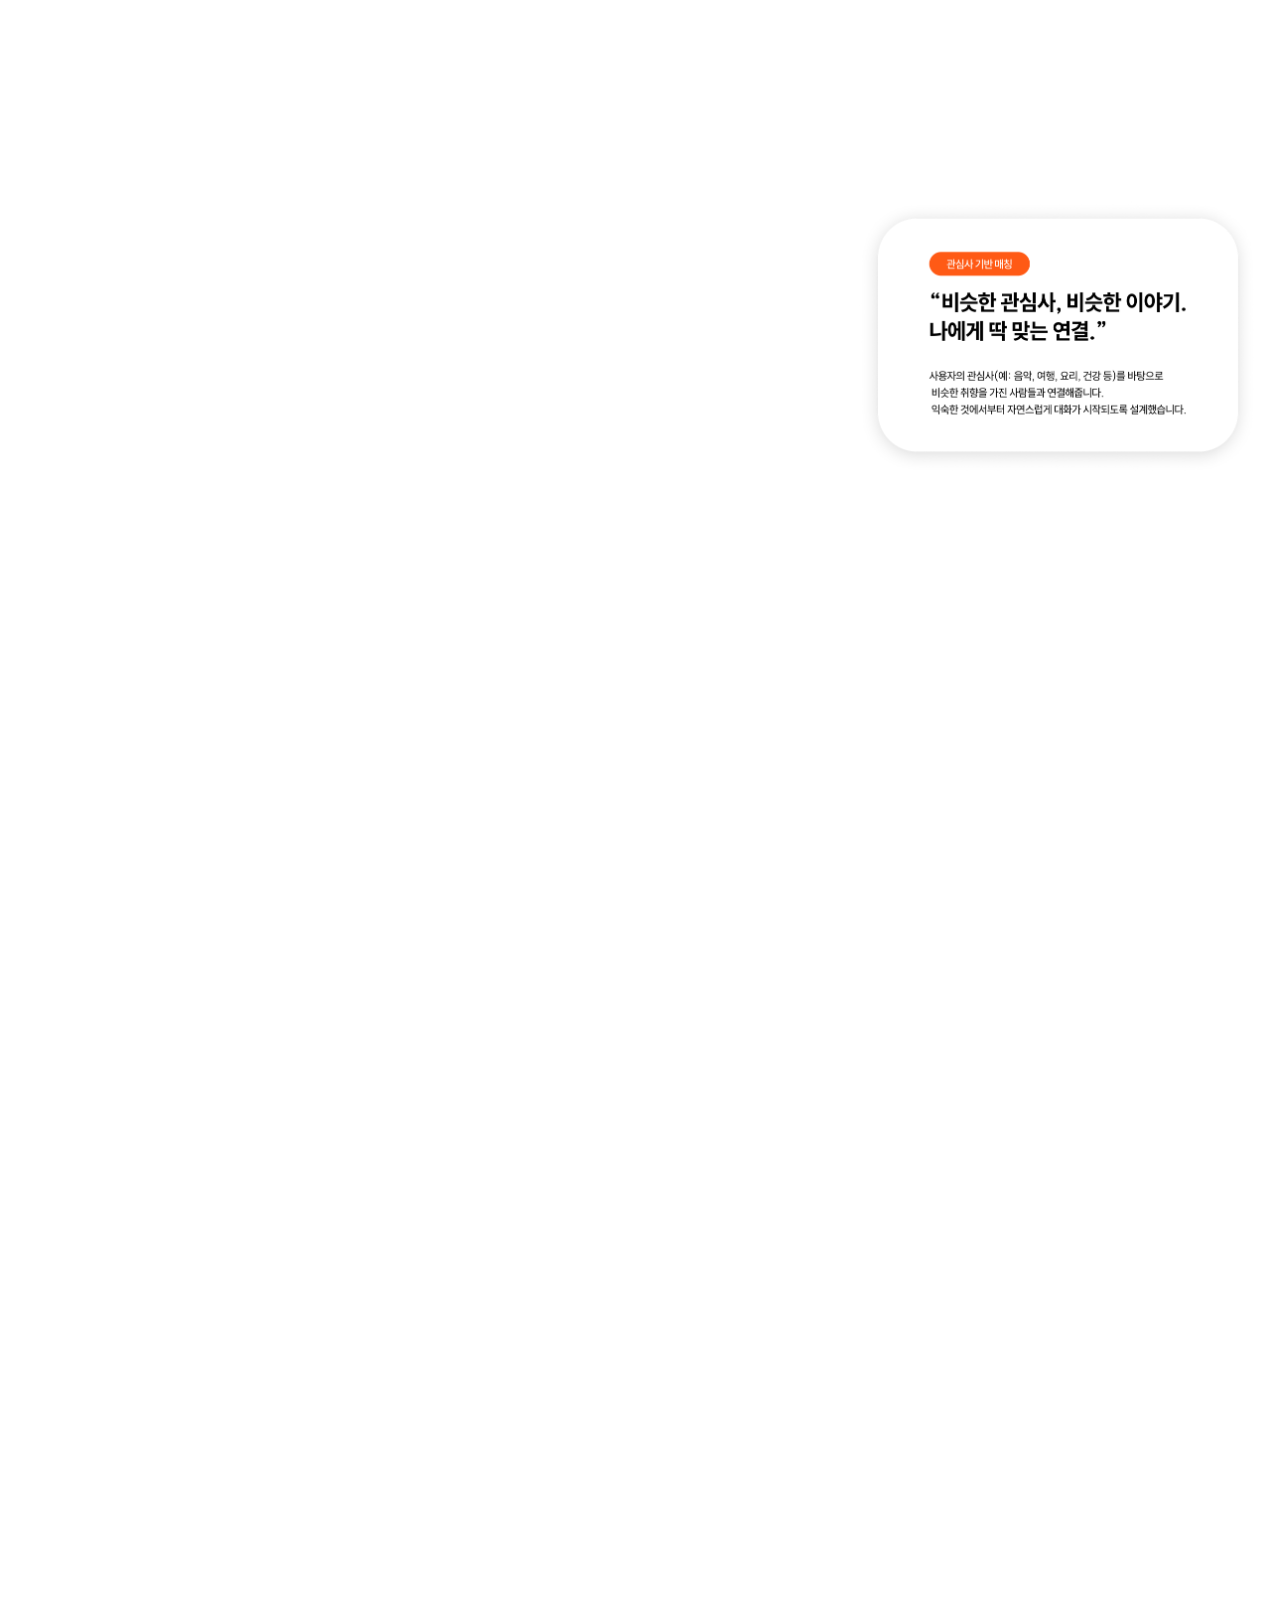
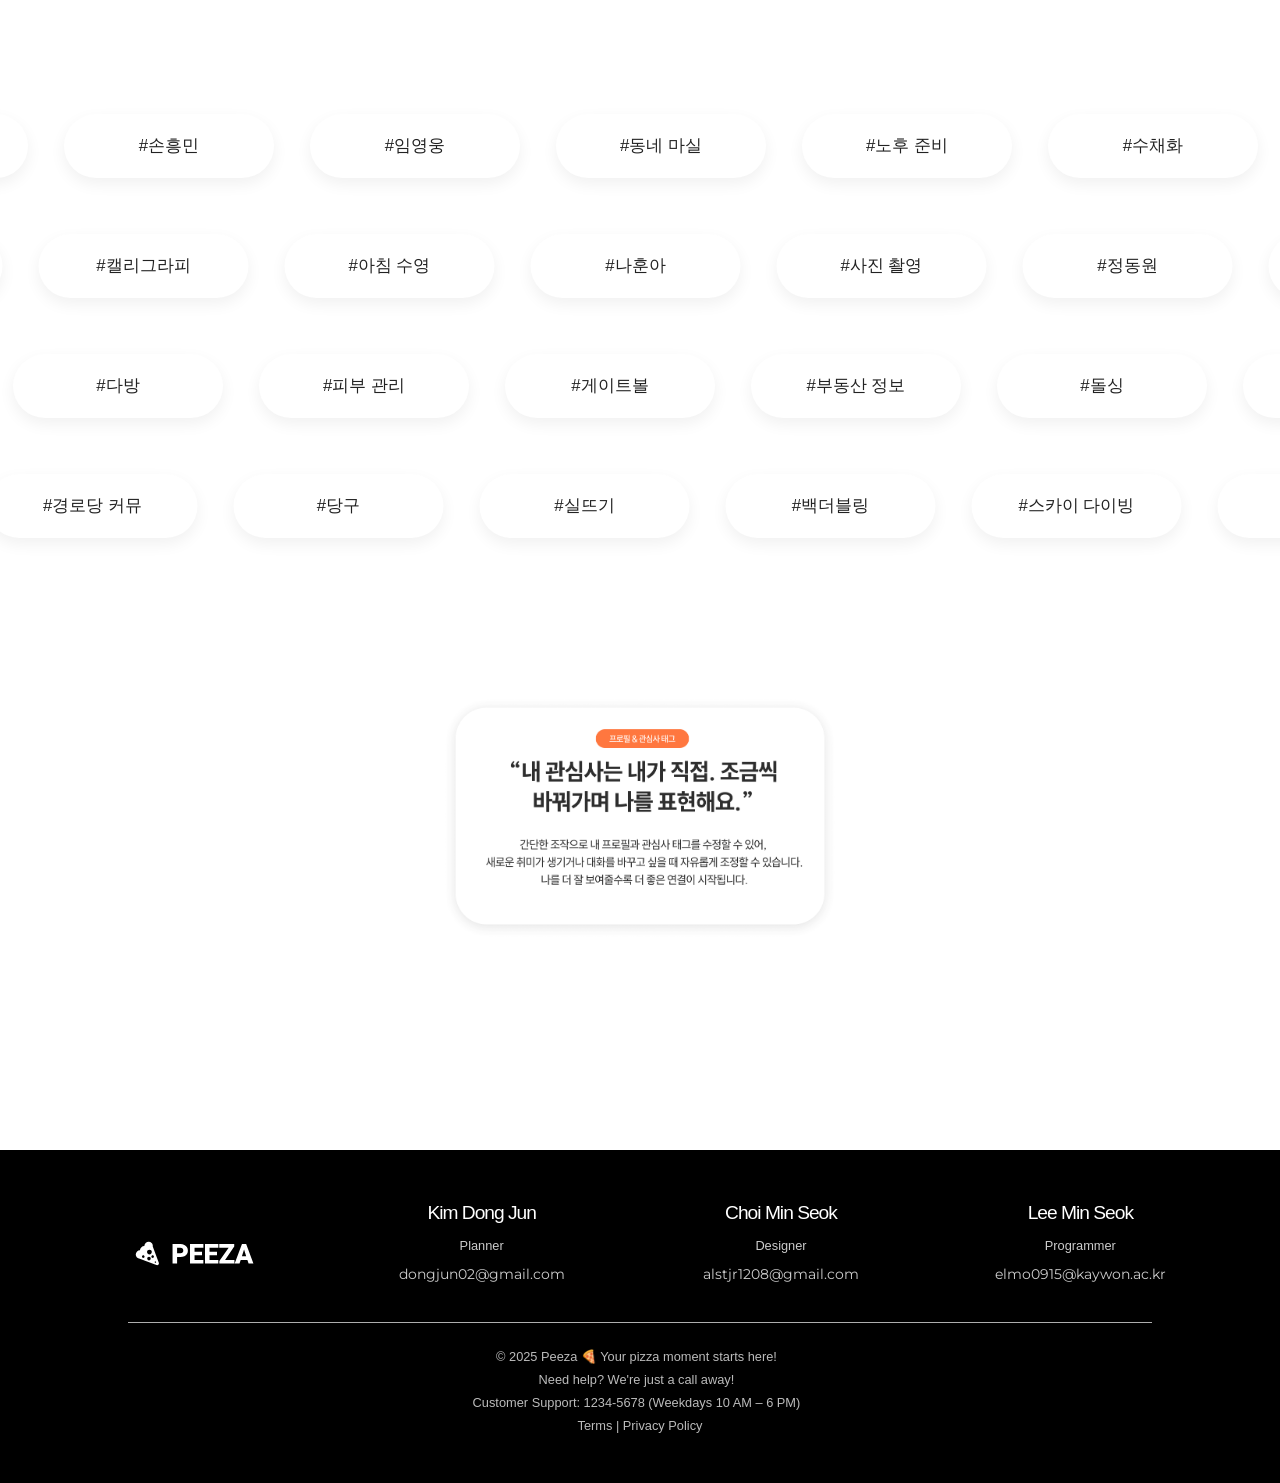
==== commit a3444c9b: "“최종”" ====
--- a/index.html
+++ b/index.html
@@ -235,20 +235,22 @@
     <img class="img-3" src="img/features03-1.png" />
   </div>
 
-  <div class="features-highlights">
-    <div class="text-wrapper-3">유쾌한 피자 컨셉 디자인</div>
-    <div class="text-wrapper-4">심플하고 직관적인 UI</div>
-    <div class="text-wrapper-5">보다 깊숙한 관심사 매칭</div>
-  </div>
-
-  <div class="features-detail-list">
-    <p class="text-wrapper-6">
+<div class="features-cards">
+  <div class="feature-card">
+    <div class="feature-title">유쾌한 피자 컨셉 디자인</div>
+    <p class="feature-description">
       피자 앱은 친숙하고 유쾌한 피자 컨셉을 통해, 사용자가 편안하고 자연스럽게 앱을 사용할 수 있도록 도와줍니다.
     </p>
-    <p class="text-wrapper-7">
+  </div>
+  <div class="feature-card">
+    <div class="feature-title">심플하고 직관적인 UI</div>
+    <p class="feature-description">
       피자 앱은 단순하고 직관적인 사용자 인터페이스(UI)로 설계되어, 어르신들도 어렵지 않게 사용할 수 있습니다.
     </p>
-    <p class="text-wrapper-8">
+  </div>
+  <div class="feature-card">
+    <div class="feature-title">보다 깊숙한 관심사 매칭</div>
+    <p class="feature-description">
       개인 맞춤형 관심사 매칭으로, 단순히 나이대가 비슷한 사람과 연결되는 것이 아니라, 진정한 취미와 관심사를 공유하는
       사람들과 더 깊은 관계를 형성할 수 있습니다.
     </p>
--- a/style.css
+++ b/style.css
@@ -912,24 +912,32 @@
 }
 
 /* === 피처 요약 텍스트 그룹 === */
-.features-highlights {
-    display: flex;
+.features-cards {
+    display: flex;
+    gap: 40px;
     justify-content: center;
-    max-width: 1140px;
-    margin-left: auto;
-    margin-right: auto;
-    margin-bottom: 12px;
-}
-.features-highlights > div {
-    flex: 0 0 350px;
+    margin-top: 30px;
+    margin-left: 30px;
+}
+
+.feature-card {
+    display: flex;
+    flex-direction: column;
+    align-items: flex-start;
     text-align: left;
-    font-size: 1.11rem;
+    max-width: 330px;
+    gap: 12px;
+}
+
+.feature-title {
+    font-size: 1.1rem;
     font-weight: 700;
-    border-radius: 15px 15px 0 0;
-    padding: 16px 10px 10px 10px;
-    min-width: 330px;
-    max-width: 330px;
-    border-bottom: 0;
+}
+
+.feature-description {
+    font-size: 0.85rem;
+    line-height: 1.6;
+    color: #444;
 }
 
 /* === 피처 상세 설명(작은 글씨) === */
